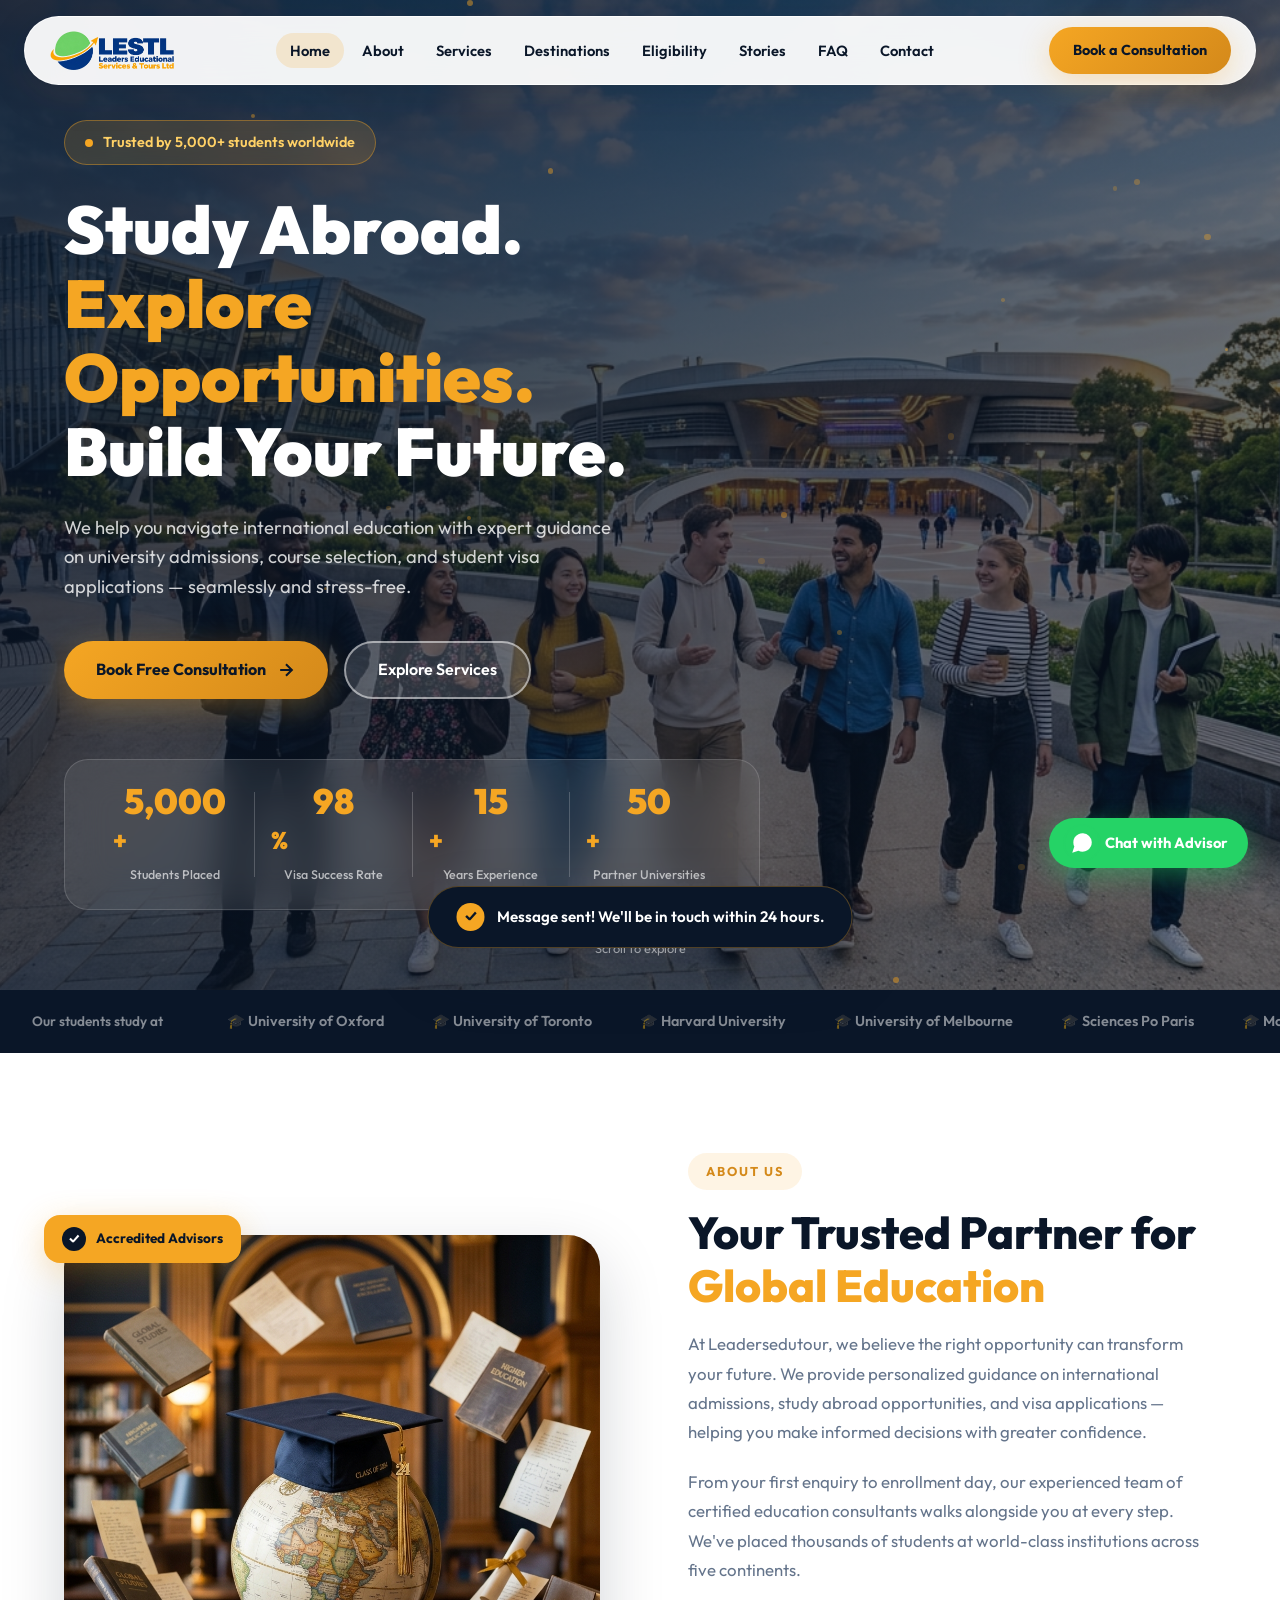
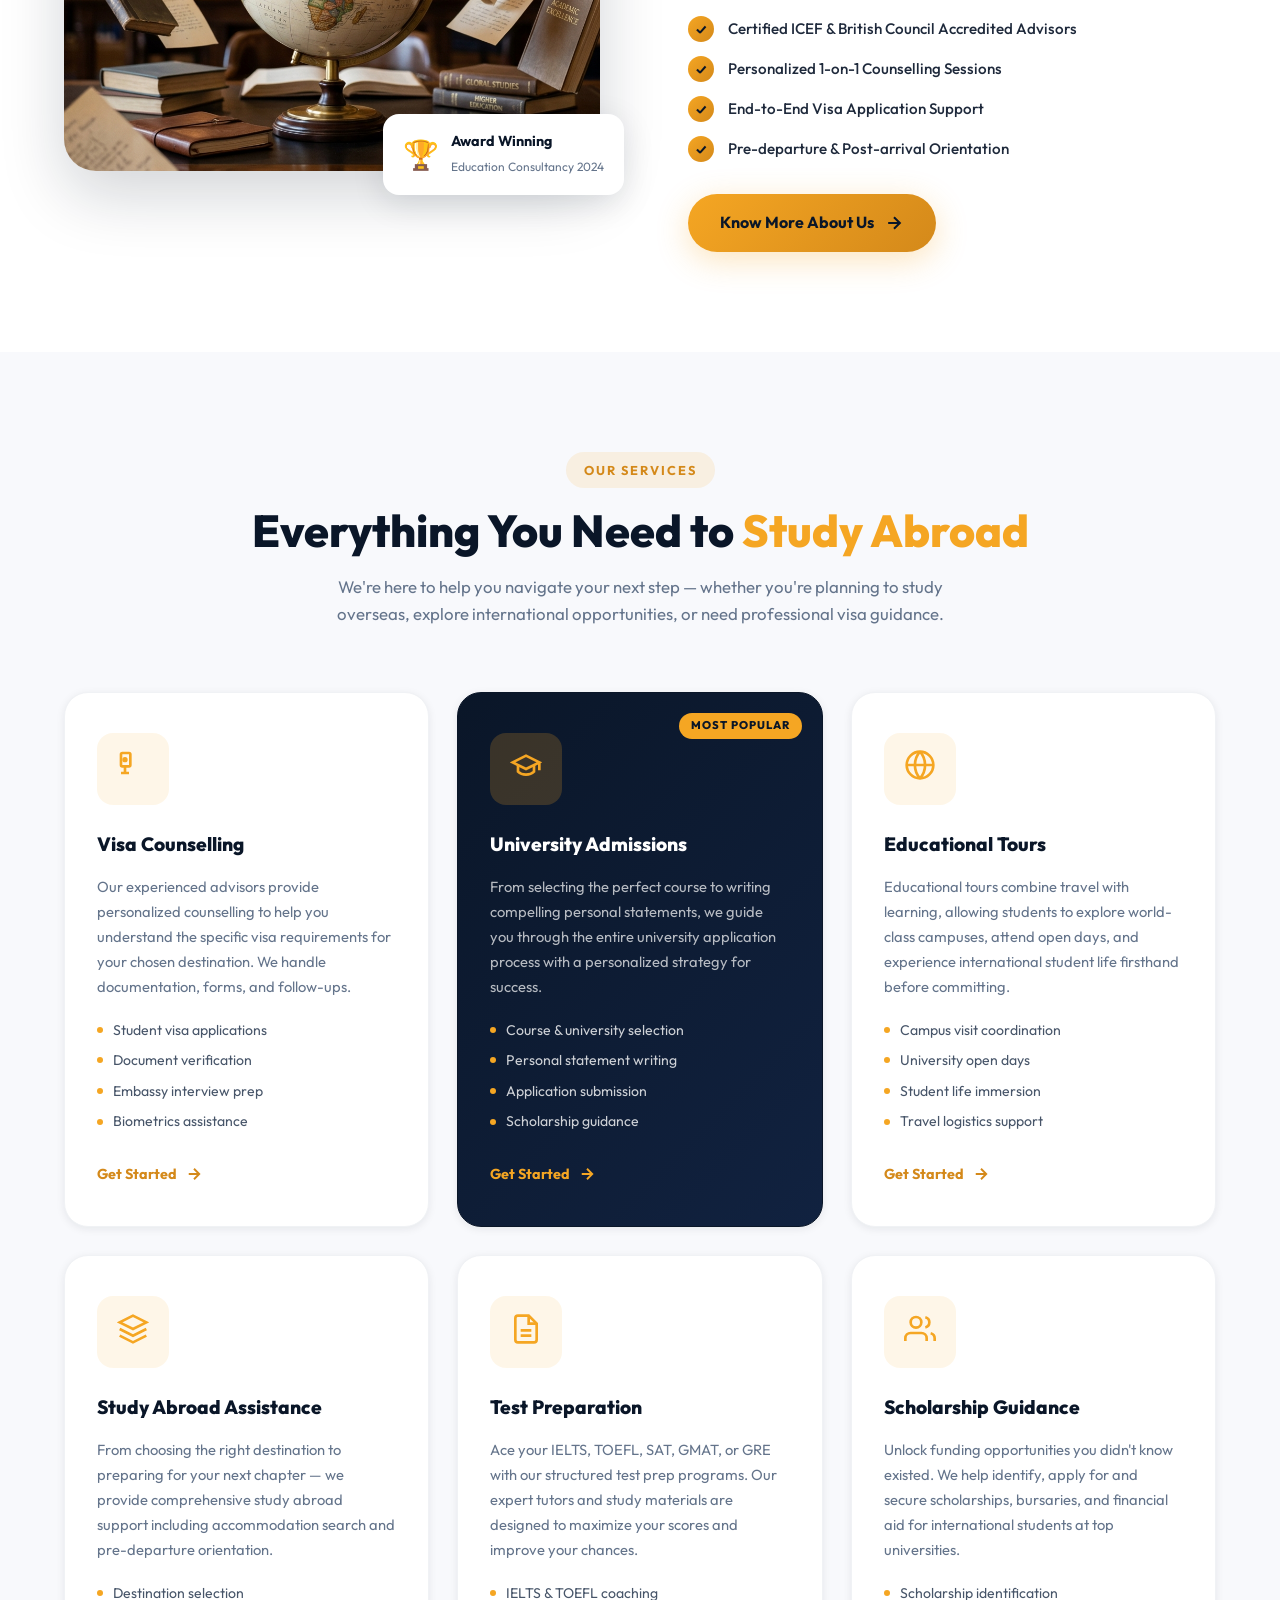
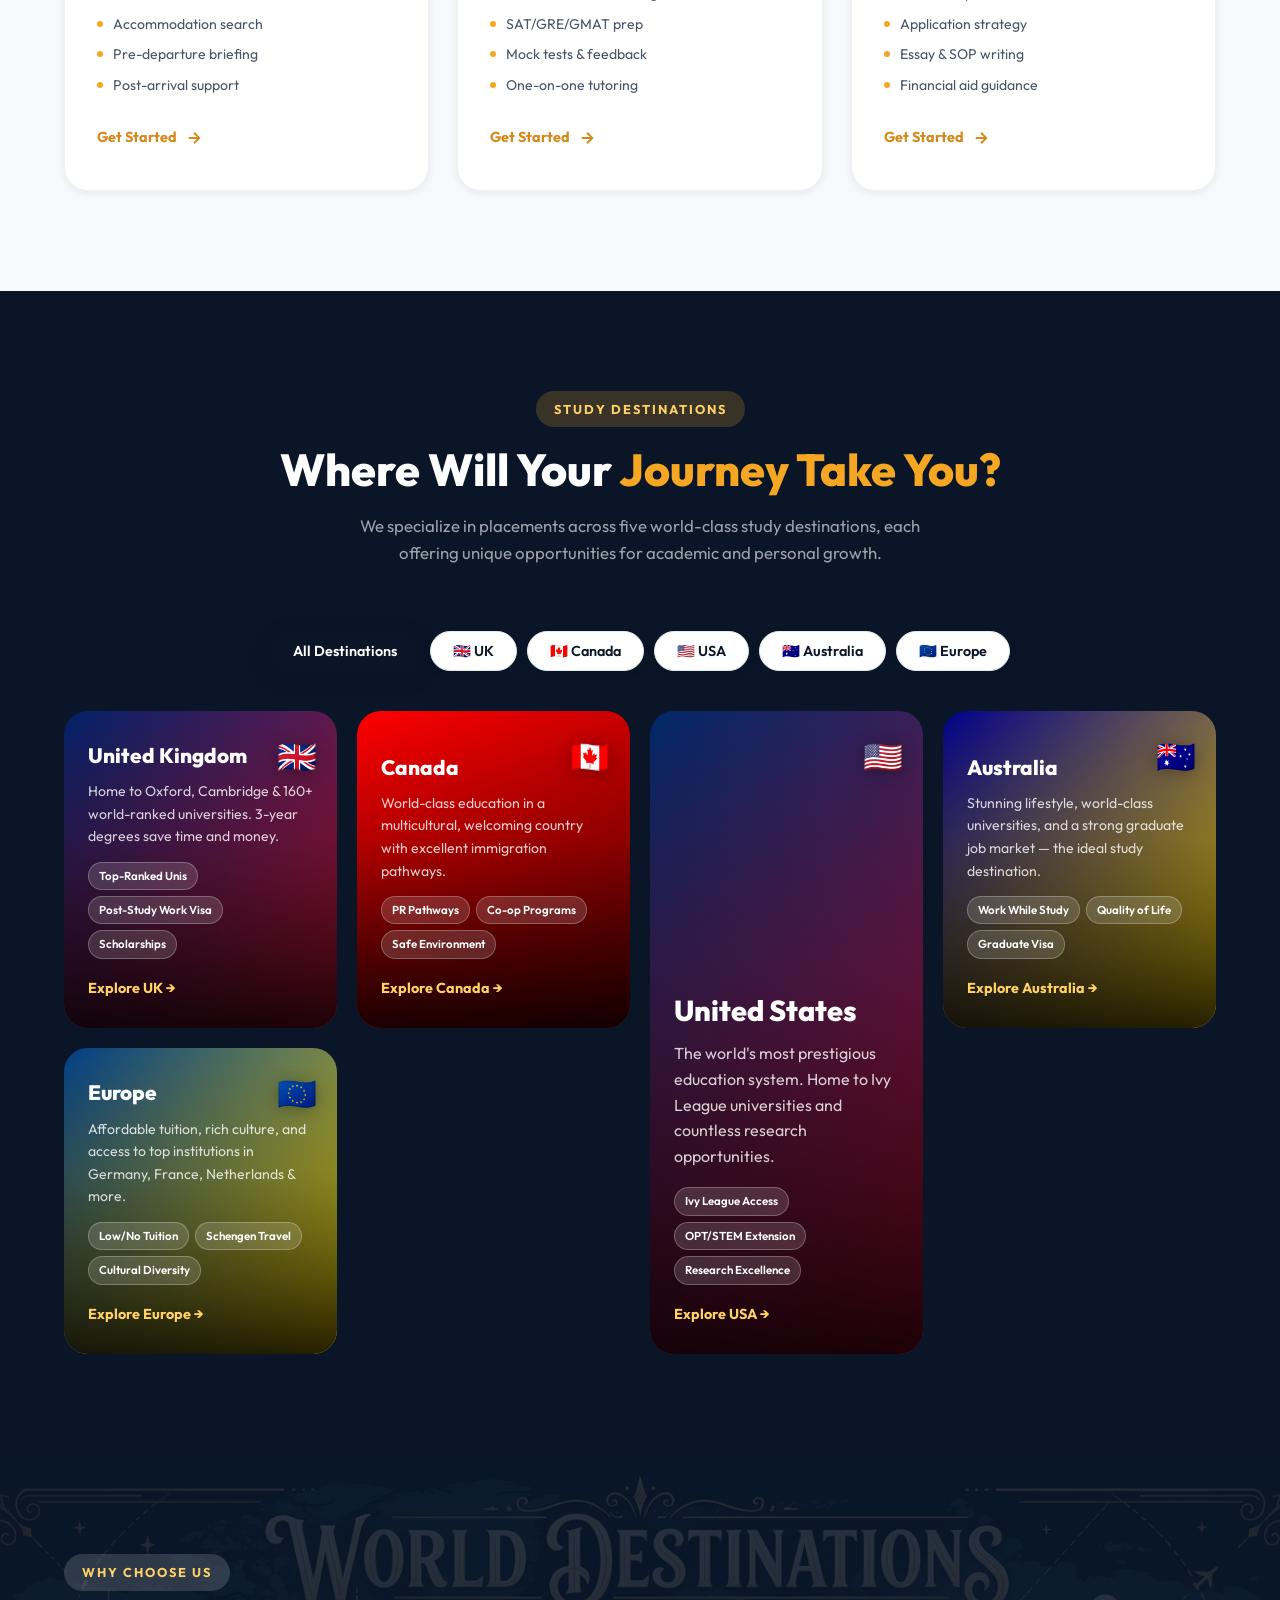
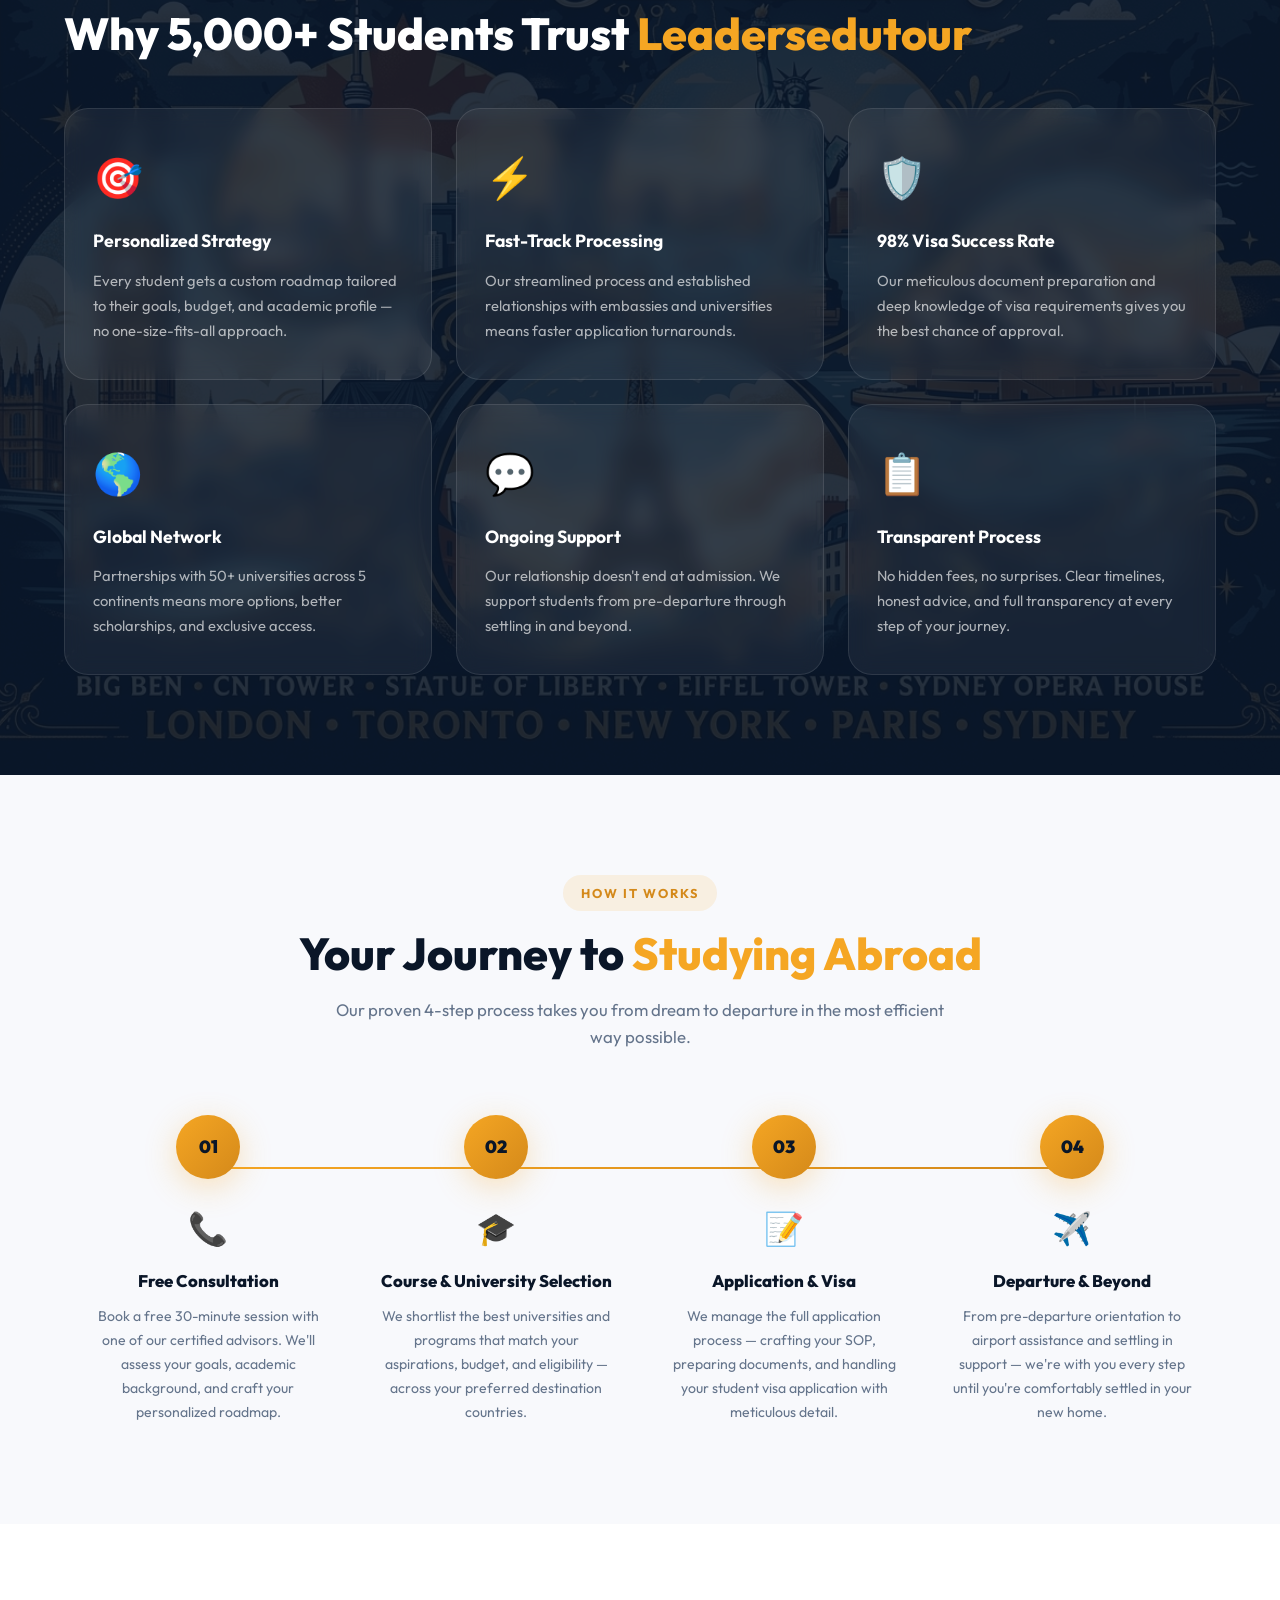
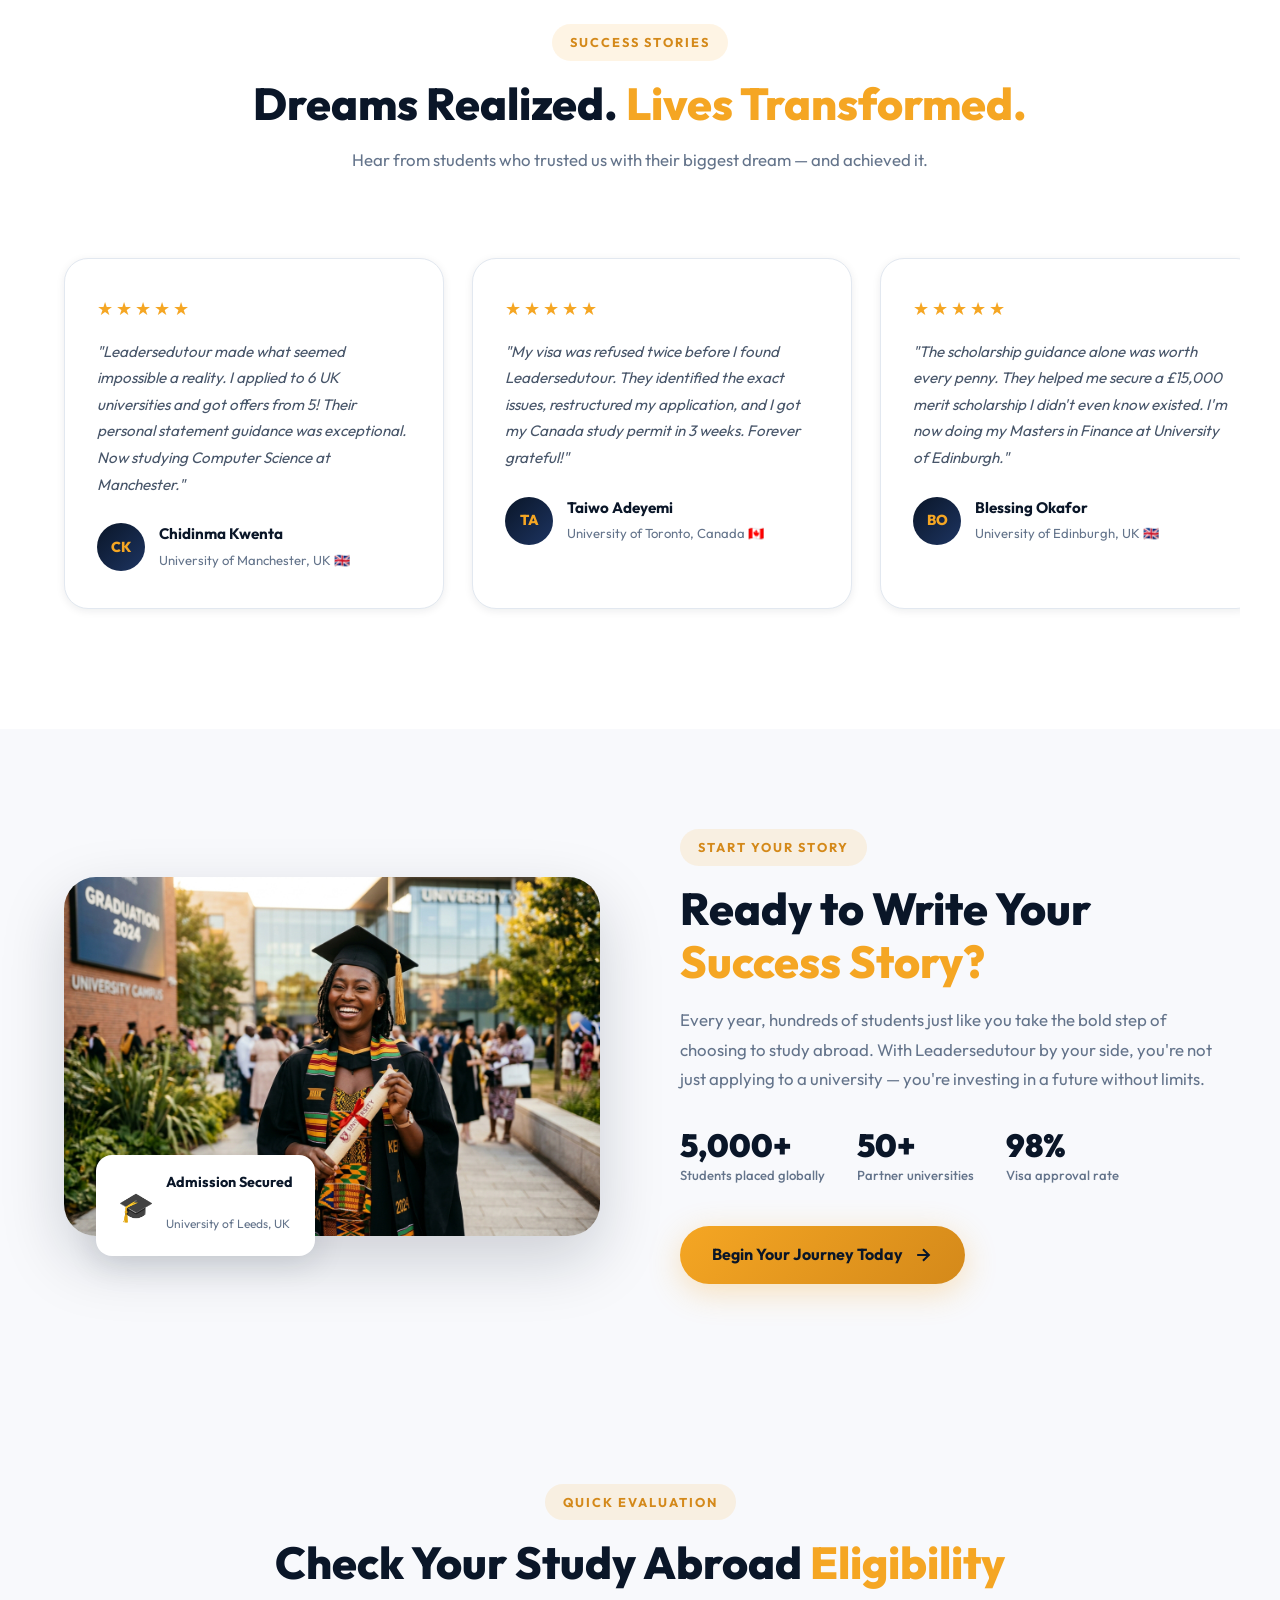
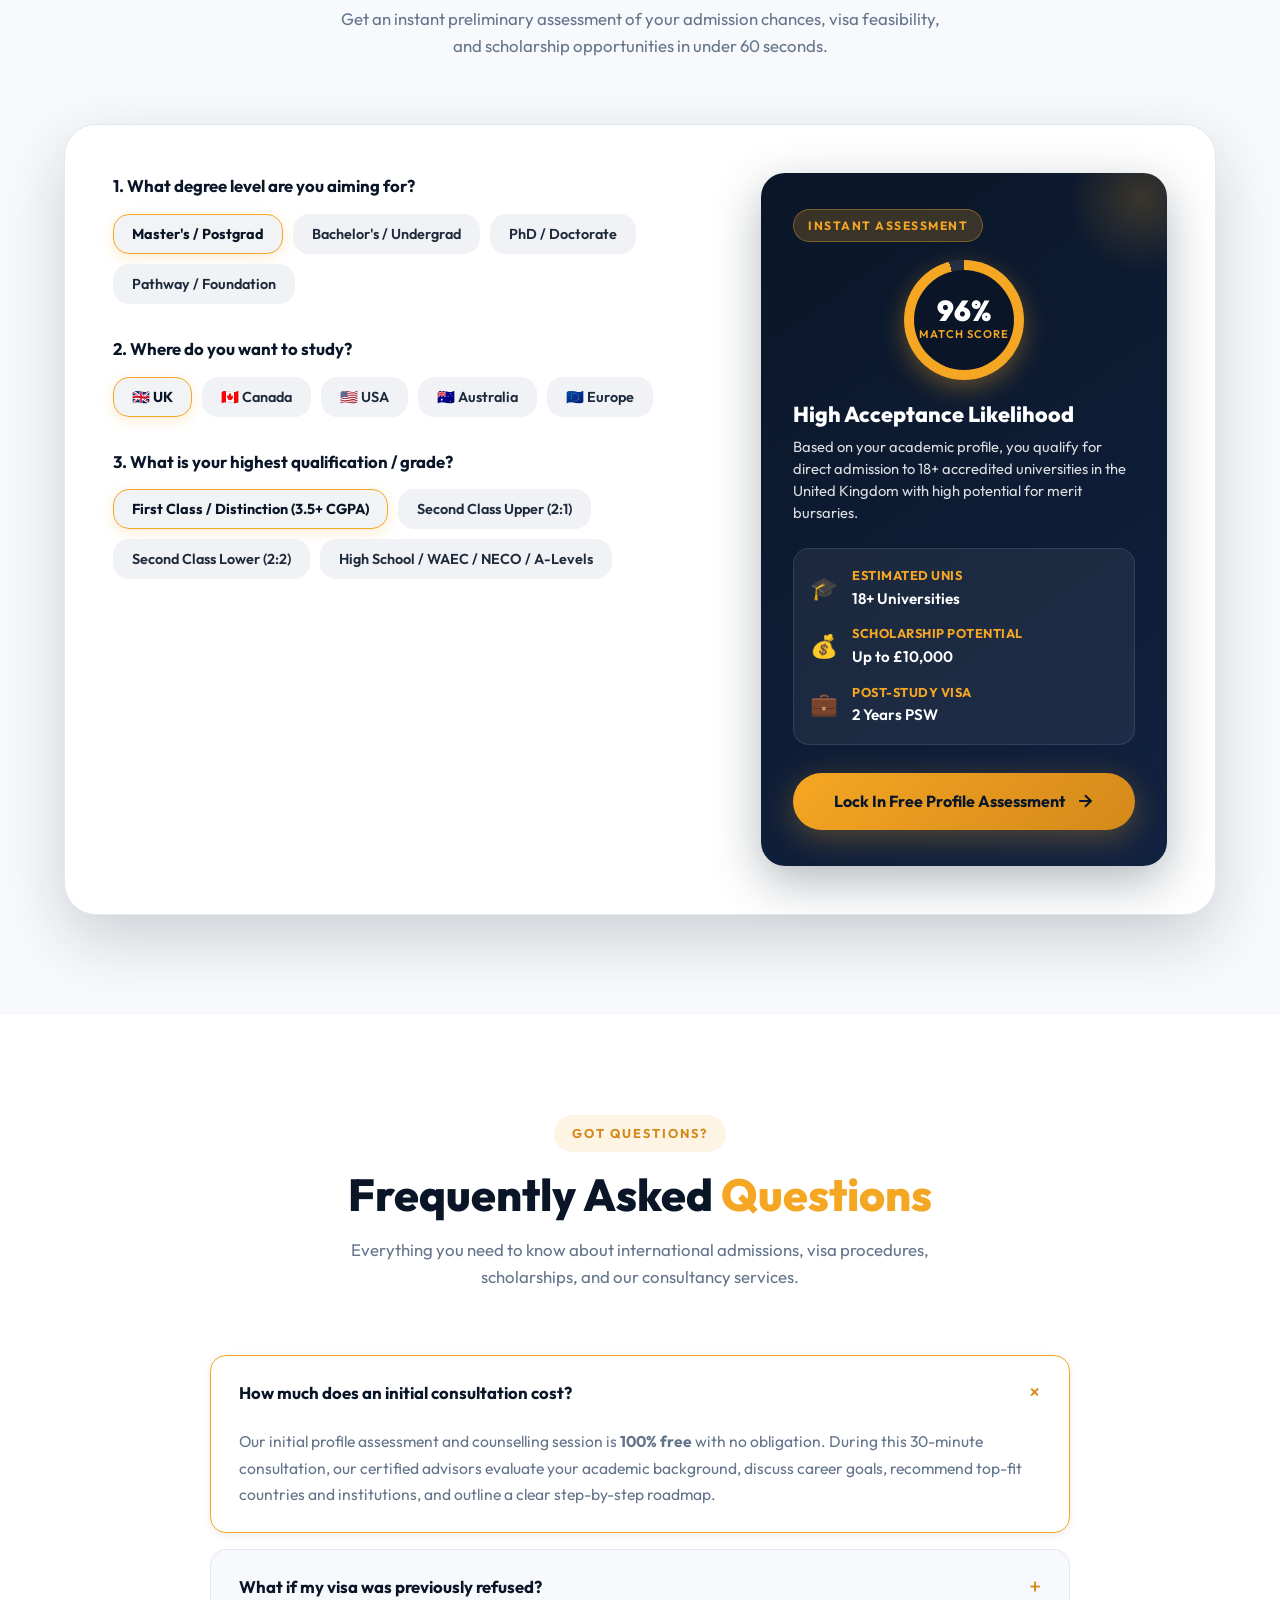
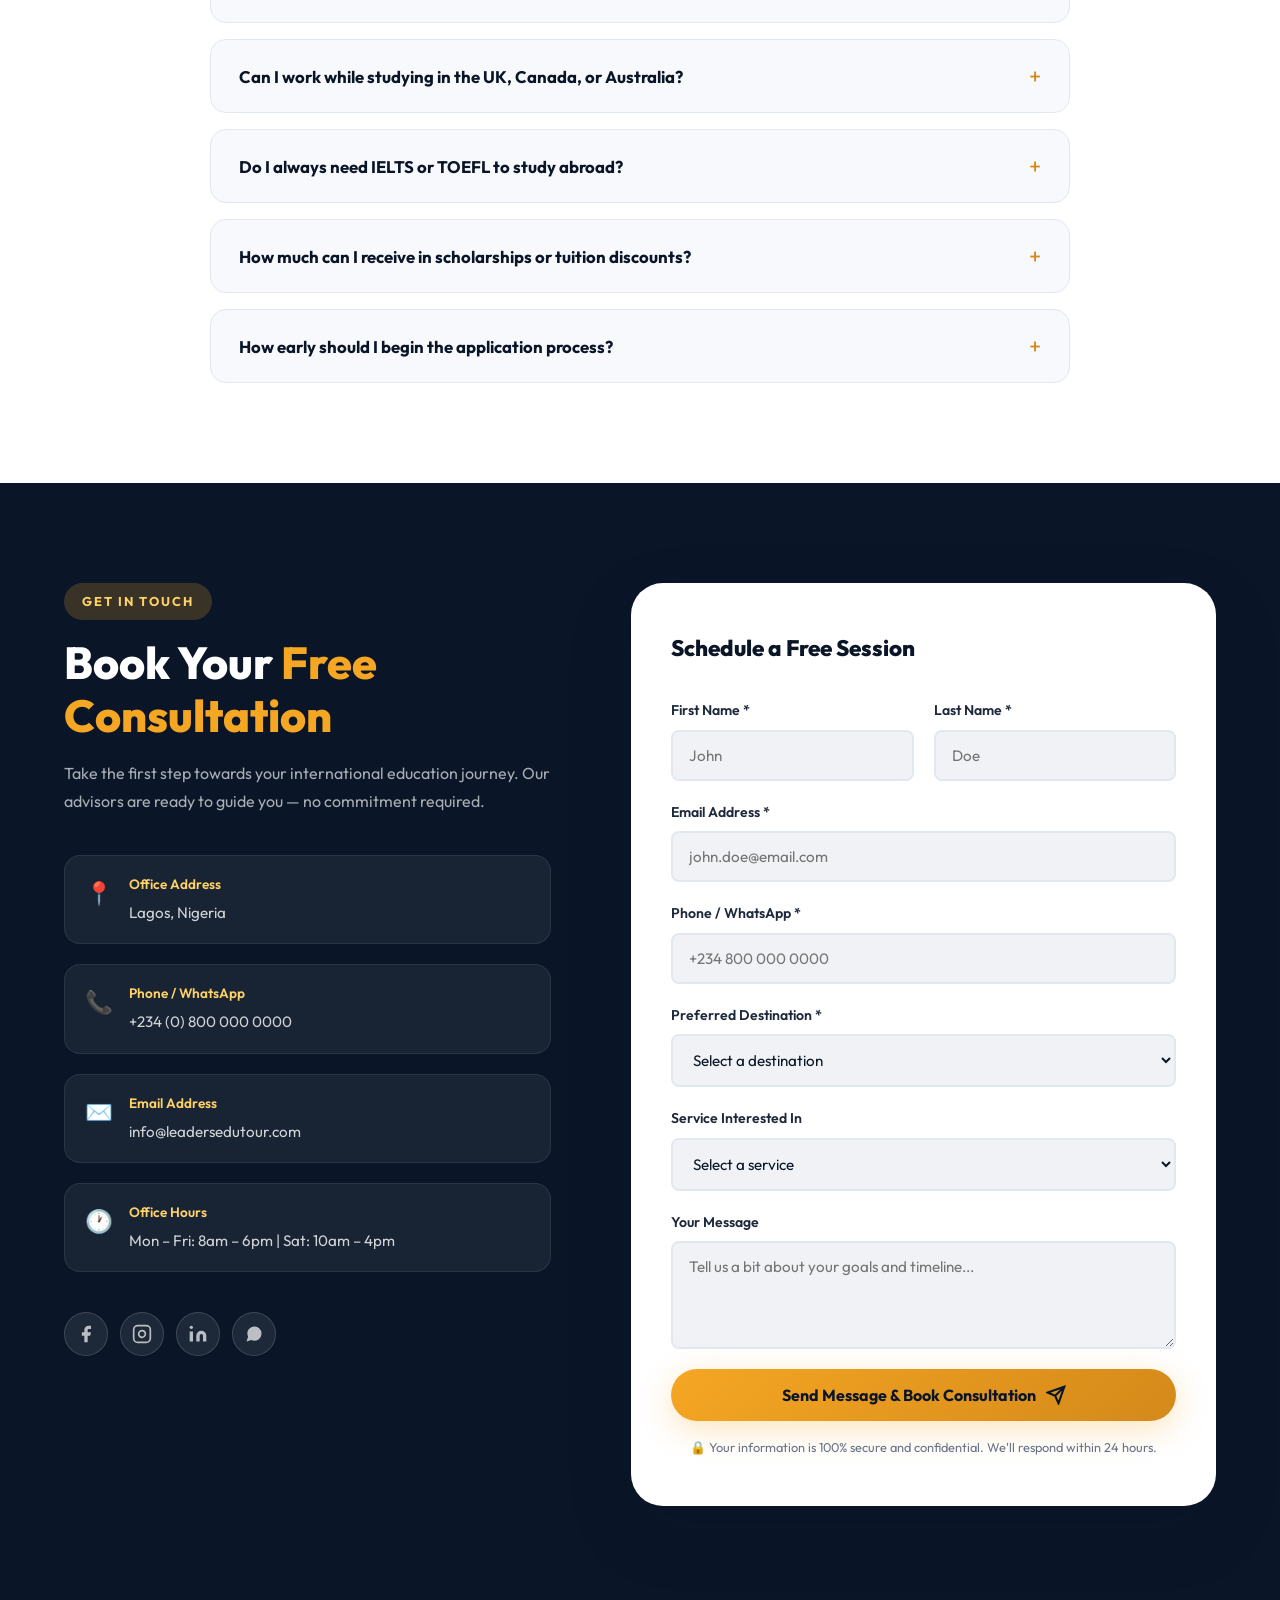
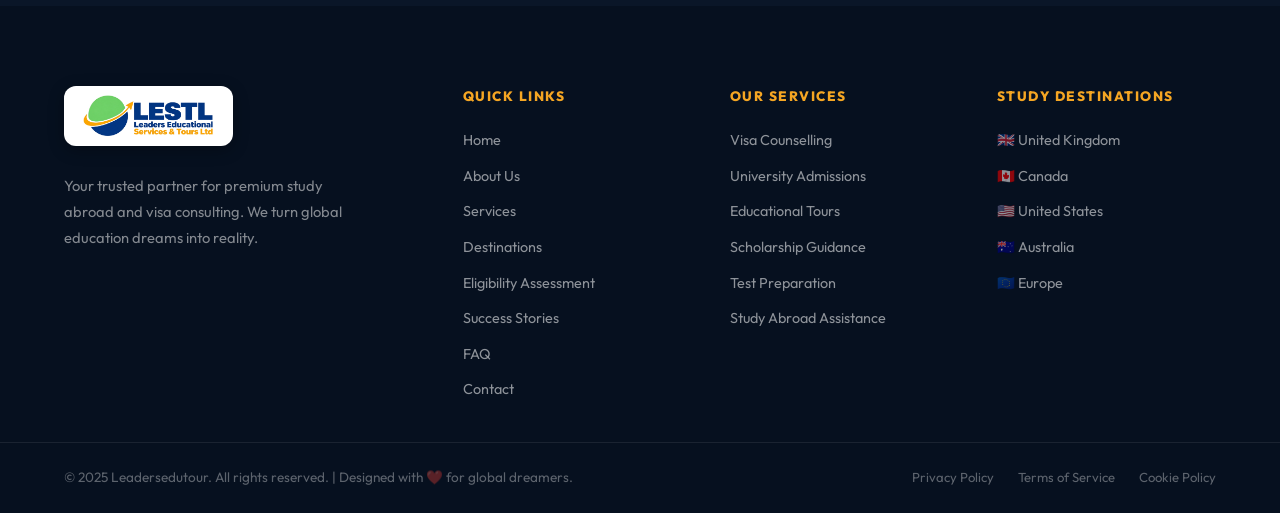
==== index.html @ b26f4f81 "Initial commit - Leaders Edu Tour main site" ====
<!DOCTYPE html>
<html lang="en">
<head>
  <meta charset="UTF-8" />
  <meta name="viewport" content="width=device-width, initial-scale=1.0" />
  <title>Leadersedutour | Premium Study Abroad &amp; Visa Consulting</title>
  <meta name="description" content="Leadersedutour — Your trusted partner for international education. Expert guidance on student visas, university admissions, and study abroad programs in UK, Canada, USA, Australia &amp; Europe." />
  <meta name="keywords" content="study abroad, student visa, UK university admissions, Canada study permit, international education, visa consulting Nigeria" />
  <link rel="preconnect" href="https://fonts.googleapis.com" />
  <link rel="preconnect" href="https://fonts.gstatic.com" crossorigin />
  <link href="https://fonts.googleapis.com/css2?family=Outfit:wght@300;400;500;600;700;800;900&family=Playfair+Display:wght@700;800&display=swap" rel="stylesheet" />
  <link rel="stylesheet" href="style.css" />
</head>
<body>

  <!-- ========== NAVBAR ========== -->
  <nav class="navbar" id="navbar">
    <div class="nav-container">
      <a href="#home" class="nav-logo">
        <img src="logo-real.png" alt="LESTL — Leaders Educational Services &amp; Tours Ltd" class="nav-logo-img" />
      </a>

      <ul class="nav-links" id="navLinks">
        <li><a href="#home" class="nav-link active">Home</a></li>
        <li><a href="#about" class="nav-link">About</a></li>
        <li><a href="#services" class="nav-link">Services</a></li>
        <li><a href="#destinations" class="nav-link">Destinations</a></li>
        <li><a href="#eligibility" class="nav-link">Eligibility</a></li>
        <li><a href="#testimonials" class="nav-link">Stories</a></li>
        <li><a href="#faq" class="nav-link">FAQ</a></li>
        <li><a href="#contact" class="nav-link">Contact</a></li>
      </ul>

      <div class="nav-actions">
        <a href="#contact" class="btn-cta" id="navCta">Book a Consultation</a>
        <button class="hamburger" id="hamburger" aria-label="Toggle menu">
          <span></span><span></span><span></span>
        </button>
      </div>
    </div>
  </nav>

  <!-- ========== HERO ========== -->
  <section class="hero" id="home">
    <div class="hero-bg">
      <img src="hero_bg_1793388874639.jpg" alt="Students at university campus" class="hero-img" />
      <div class="hero-overlay"></div>
    </div>

    <div class="particles" id="particles"></div>

    <div class="hero-content">
      <div class="hero-badge">
        <span class="badge-dot"></span>
        <span>Trusted by 5,000+ students worldwide</span>
      </div>
      <h1 class="hero-title">
        <span class="title-line">Study Abroad.</span>
        <span class="title-line accent-line">Explore Opportunities.</span>
        <span class="title-line">Build Your Future.</span>
      </h1>
      <p class="hero-subtitle">
        We help you navigate international education with expert guidance on university admissions,
        course selection, and student visa applications — seamlessly and stress-free.
      </p>
      <div class="hero-cta">
        <a href="#contact" class="btn-primary" id="heroBookBtn">
          <span>Book Free Consultation</span>
          <svg width="20" height="20" viewBox="0 0 24 24" fill="none" stroke="currentColor" stroke-width="2.5"><path d="M5 12h14M12 5l7 7-7 7"/></svg>
        </a>
        <a href="#services" class="btn-secondary" id="heroServicesBtn">
          <span>Explore Services</span>
        </a>
      </div>

      <div class="hero-stats">
        <div class="hero-stat">
          <span class="stat-num" data-target="5000">0</span><span class="stat-suffix">+</span>
          <span class="stat-label">Students Placed</span>
        </div>
        <div class="stat-divider"></div>
        <div class="hero-stat">
          <span class="stat-num" data-target="98">0</span><span class="stat-suffix">%</span>
          <span class="stat-label">Visa Success Rate</span>
        </div>
        <div class="stat-divider"></div>
        <div class="hero-stat">
          <span class="stat-num" data-target="15">0</span><span class="stat-suffix">+</span>
          <span class="stat-label">Years Experience</span>
        </div>
        <div class="stat-divider"></div>
        <div class="hero-stat">
          <span class="stat-num" data-target="50">0</span><span class="stat-suffix">+</span>
          <span class="stat-label">Partner Universities</span>
        </div>
      </div>
    </div>

    <div class="hero-scroll">
      <div class="scroll-indicator">
        <div class="scroll-dot"></div>
      </div>
      <span>Scroll to explore</span>
    </div>
  </section>

  <!-- ========== TRUST BAR ========== -->
  <section class="trust-bar">
    <div class="trust-container">
      <span class="trust-label">Our students study at</span>
      <div class="trust-logos">
        <div class="trust-logo">&#127891; University of Oxford</div>
        <div class="trust-logo">&#127891; University of Toronto</div>
        <div class="trust-logo">&#127891; Harvard University</div>
        <div class="trust-logo">&#127891; University of Melbourne</div>
        <div class="trust-logo">&#127891; Sciences Po Paris</div>
        <div class="trust-logo">&#127891; McGill University</div>
        <div class="trust-logo">&#127891; University of Oxford</div>
        <div class="trust-logo">&#127891; University of Toronto</div>
      </div>
    </div>
  </section>

  <!-- ========== ABOUT ========== -->
  <section class="about" id="about">
    <div class="container">
      <div class="about-grid">
        <div class="about-visual">
          <div class="about-img-wrapper">
            <img src="about_globe_1793388886652.jpg" alt="Global education expertise" class="about-img" />
            <div class="about-badge-float">
              <div class="float-badge">
                <span class="float-icon">&#127942;</span>
                <div>
                  <strong>Award Winning</strong>
                  <small>Education Consultancy 2024</small>
                </div>
              </div>
            </div>
            <div class="about-badge-float2">
              <div class="float-badge2">
                <span class="check-icon">&#10003;</span>
                <span>Accredited Advisors</span>
              </div>
            </div>
          </div>
        </div>

        <div class="about-content">
          <div class="section-tag">About Us</div>
          <h2 class="section-title">Your Trusted Partner for <span class="highlight">Global Education</span></h2>
          <p class="about-text">
            At Leadersedutour, we believe the right opportunity can transform your future. We provide
            personalized guidance on international admissions, study abroad opportunities, and visa
            applications — helping you make informed decisions with greater confidence.
          </p>
          <p class="about-text">
            From your first enquiry to enrollment day, our experienced team of certified education
            consultants walks alongside you at every step. We've placed thousands of students at
            world-class institutions across five continents.
          </p>

          <div class="about-features">
            <div class="feature-item">
              <div class="feature-check">&#10003;</div>
              <span>Certified ICEF &amp; British Council Accredited Advisors</span>
            </div>
            <div class="feature-item">
              <div class="feature-check">&#10003;</div>
              <span>Personalized 1-on-1 Counselling Sessions</span>
            </div>
            <div class="feature-item">
              <div class="feature-check">&#10003;</div>
              <span>End-to-End Visa Application Support</span>
            </div>
            <div class="feature-item">
              <div class="feature-check">&#10003;</div>
              <span>Pre-departure &amp; Post-arrival Orientation</span>
            </div>
          </div>

          <a href="#contact" class="btn-primary" id="aboutKnowMoreBtn">
            <span>Know More About Us</span>
            <svg width="20" height="20" viewBox="0 0 24 24" fill="none" stroke="currentColor" stroke-width="2.5"><path d="M5 12h14M12 5l7 7-7 7"/></svg>
          </a>
        </div>
      </div>
    </div>
  </section>

  <!-- ========== SERVICES ========== -->
  <section class="services" id="services">
    <div class="container">
      <div class="section-header">
        <div class="section-tag">Our Services</div>
        <h2 class="section-title">Everything You Need to <span class="highlight">Study Abroad</span></h2>
        <p class="section-subtitle">
          We're here to help you navigate your next step — whether you're planning to study overseas,
          explore international opportunities, or need professional visa guidance.
        </p>
      </div>

      <div class="services-grid">
        <div class="service-card" id="serviceCard1">
          <div class="service-icon-wrap">
            <div class="service-icon">
              <svg width="32" height="32" viewBox="0 0 24 24" fill="none" stroke="currentColor" stroke-width="2"><rect x="3" y="3" width="7" height="10" rx="1"/><path d="M6 13v5M3 18h6"/><circle cx="6" cy="8" r="1"/></svg>
            </div>
          </div>
          <h3 class="service-title">Visa Counselling</h3>
          <p class="service-desc">Our experienced advisors provide personalized counselling to help you understand the specific visa requirements for your chosen destination. We handle documentation, forms, and follow-ups.</p>
          <ul class="service-list">
            <li>Student visa applications</li>
            <li>Document verification</li>
            <li>Embassy interview prep</li>
            <li>Biometrics assistance</li>
          </ul>
          <a href="#contact" class="service-link" id="visaServiceLink">
            <span>Get Started</span>
            <svg width="18" height="18" viewBox="0 0 24 24" fill="none" stroke="currentColor" stroke-width="2.5"><path d="M5 12h14M12 5l7 7-7 7"/></svg>
          </a>
        </div>

        <div class="service-card featured" id="serviceCard2">
          <div class="featured-tag">Most Popular</div>
          <div class="service-icon-wrap">
            <div class="service-icon">
              <svg width="32" height="32" viewBox="0 0 24 24" fill="none" stroke="currentColor" stroke-width="2"><path d="M22 10v6M2 10l10-5 10 5-10 5z"/><path d="M6 12v5c3 3 9 3 12 0v-5"/></svg>
            </div>
          </div>
          <h3 class="service-title">University Admissions</h3>
          <p class="service-desc">From selecting the perfect course to writing compelling personal statements, we guide you through the entire university application process with a personalized strategy for success.</p>
          <ul class="service-list">
            <li>Course &amp; university selection</li>
            <li>Personal statement writing</li>
            <li>Application submission</li>
            <li>Scholarship guidance</li>
          </ul>
          <a href="#contact" class="service-link" id="admissionsServiceLink">
            <span>Get Started</span>
            <svg width="18" height="18" viewBox="0 0 24 24" fill="none" stroke="currentColor" stroke-width="2.5"><path d="M5 12h14M12 5l7 7-7 7"/></svg>
          </a>
        </div>

        <div class="service-card" id="serviceCard3">
          <div class="service-icon-wrap">
            <div class="service-icon">
              <svg width="32" height="32" viewBox="0 0 24 24" fill="none" stroke="currentColor" stroke-width="2"><circle cx="12" cy="12" r="10"/><path d="M2 12h20M12 2a15 15 0 010 20M12 2a15 15 0 000 20"/></svg>
            </div>
          </div>
          <h3 class="service-title">Educational Tours</h3>
          <p class="service-desc">Educational tours combine travel with learning, allowing students to explore world-class campuses, attend open days, and experience international student life firsthand before committing.</p>
          <ul class="service-list">
            <li>Campus visit coordination</li>
            <li>University open days</li>
            <li>Student life immersion</li>
            <li>Travel logistics support</li>
          </ul>
          <a href="#contact" class="service-link" id="toursServiceLink">
            <span>Get Started</span>
            <svg width="18" height="18" viewBox="0 0 24 24" fill="none" stroke="currentColor" stroke-width="2.5"><path d="M5 12h14M12 5l7 7-7 7"/></svg>
          </a>
        </div>

        <div class="service-card" id="serviceCard4">
          <div class="service-icon-wrap">
            <div class="service-icon">
              <svg width="32" height="32" viewBox="0 0 24 24" fill="none" stroke="currentColor" stroke-width="2"><path d="M12 2L2 7l10 5 10-5-10-5zM2 17l10 5 10-5M2 12l10 5 10-5"/></svg>
            </div>
          </div>
          <h3 class="service-title">Study Abroad Assistance</h3>
          <p class="service-desc">From choosing the right destination to preparing for your next chapter — we provide comprehensive study abroad support including accommodation search and pre-departure orientation.</p>
          <ul class="service-list">
            <li>Destination selection</li>
            <li>Accommodation search</li>
            <li>Pre-departure briefing</li>
            <li>Post-arrival support</li>
          </ul>
          <a href="#contact" class="service-link" id="studyAbroadServiceLink">
            <span>Get Started</span>
            <svg width="18" height="18" viewBox="0 0 24 24" fill="none" stroke="currentColor" stroke-width="2.5"><path d="M5 12h14M12 5l7 7-7 7"/></svg>
          </a>
        </div>

        <div class="service-card" id="serviceCard5">
          <div class="service-icon-wrap">
            <div class="service-icon">
              <svg width="32" height="32" viewBox="0 0 24 24" fill="none" stroke="currentColor" stroke-width="2"><path d="M14 2H6a2 2 0 00-2 2v16a2 2 0 002 2h12a2 2 0 002-2V8z"/><polyline points="14 2 14 8 20 8"/><line x1="16" y1="13" x2="8" y2="13"/><line x1="16" y1="17" x2="8" y2="17"/></svg>
            </div>
          </div>
          <h3 class="service-title">Test Preparation</h3>
          <p class="service-desc">Ace your IELTS, TOEFL, SAT, GMAT, or GRE with our structured test prep programs. Our expert tutors and study materials are designed to maximize your scores and improve your chances.</p>
          <ul class="service-list">
            <li>IELTS &amp; TOEFL coaching</li>
            <li>SAT/GRE/GMAT prep</li>
            <li>Mock tests &amp; feedback</li>
            <li>One-on-one tutoring</li>
          </ul>
          <a href="#contact" class="service-link" id="testPrepServiceLink">
            <span>Get Started</span>
            <svg width="18" height="18" viewBox="0 0 24 24" fill="none" stroke="currentColor" stroke-width="2.5"><path d="M5 12h14M12 5l7 7-7 7"/></svg>
          </a>
        </div>

        <div class="service-card" id="serviceCard6">
          <div class="service-icon-wrap">
            <div class="service-icon">
              <svg width="32" height="32" viewBox="0 0 24 24" fill="none" stroke="currentColor" stroke-width="2"><path d="M17 21v-2a4 4 0 00-4-4H5a4 4 0 00-4 4v2"/><circle cx="9" cy="7" r="4"/><path d="M23 21v-2a4 4 0 00-3-3.87M16 3.13a4 4 0 010 7.75"/></svg>
            </div>
          </div>
          <h3 class="service-title">Scholarship Guidance</h3>
          <p class="service-desc">Unlock funding opportunities you didn't know existed. We help identify, apply for and secure scholarships, bursaries, and financial aid for international students at top universities.</p>
          <ul class="service-list">
            <li>Scholarship identification</li>
            <li>Application strategy</li>
            <li>Essay &amp; SOP writing</li>
            <li>Financial aid guidance</li>
          </ul>
          <a href="#contact" class="service-link" id="scholarshipServiceLink">
            <span>Get Started</span>
            <svg width="18" height="18" viewBox="0 0 24 24" fill="none" stroke="currentColor" stroke-width="2.5"><path d="M5 12h14M12 5l7 7-7 7"/></svg>
          </a>
        </div>
      </div>
    </div>
  </section>

  <!-- ========== DESTINATIONS ========== -->
  <section class="destinations" id="destinations">
    <div class="container">
      <div class="section-header">
        <div class="section-tag">Study Destinations</div>
        <h2 class="section-title">Where Will Your <span class="highlight">Journey Take You?</span></h2>
        <p class="section-subtitle">We specialize in placements across five world-class study destinations, each offering unique opportunities for academic and personal growth.</p>
      </div>

      <div class="dest-filters" id="destFilters">
        <button class="dest-filter-btn active" data-filter="all">All Destinations</button>
        <button class="dest-filter-btn" data-filter="uk">&#127468;&#127463; UK</button>
        <button class="dest-filter-btn" data-filter="canada">&#127464;&#127462; Canada</button>
        <button class="dest-filter-btn" data-filter="usa">&#127482;&#127480; USA</button>
        <button class="dest-filter-btn" data-filter="australia">&#127462;&#127482; Australia</button>
        <button class="dest-filter-btn" data-filter="europe">&#127466;&#127482; Europe</button>
      </div>

      <div class="destinations-grid">
        <div class="dest-card" id="destUK" data-country="uk">
          <div class="dest-flag">&#127468;&#127463;</div>
          <div class="dest-bg" style="background: linear-gradient(135deg, #012169 0%, #C8102E 100%);"></div>
          <div class="dest-content">
            <h3 class="dest-name">United Kingdom</h3>
            <p class="dest-desc">Home to Oxford, Cambridge &amp; 160+ world-ranked universities. 3-year degrees save time and money.</p>
            <div class="dest-tags">
              <span class="dest-tag">Top-Ranked Unis</span>
              <span class="dest-tag">Post-Study Work Visa</span>
              <span class="dest-tag">Scholarships</span>
            </div>
            <a href="#contact" class="dest-cta" id="ukDestBtn">Explore UK &#8594;</a>
          </div>
        </div>

        <div class="dest-card" id="destCanada" data-country="canada">
          <div class="dest-flag">&#127464;&#127462;</div>
          <div class="dest-bg" style="background: linear-gradient(135deg, #FF0000 0%, #8B0000 100%);"></div>
          <div class="dest-content">
            <h3 class="dest-name">Canada</h3>
            <p class="dest-desc">World-class education in a multicultural, welcoming country with excellent immigration pathways.</p>
            <div class="dest-tags">
              <span class="dest-tag">PR Pathways</span>
              <span class="dest-tag">Co-op Programs</span>
              <span class="dest-tag">Safe Environment</span>
            </div>
            <a href="#contact" class="dest-cta" id="canadaDestBtn">Explore Canada &#8594;</a>
          </div>
        </div>

        <div class="dest-card dest-large" id="destUSA" data-country="usa">
          <div class="dest-flag">&#127482;&#127480;</div>
          <div class="dest-bg" style="background: linear-gradient(135deg, #002868 0%, #BF0A30 100%);"></div>
          <div class="dest-content">
            <h3 class="dest-name">United States</h3>
            <p class="dest-desc">The world's most prestigious education system. Home to Ivy League universities and countless research opportunities.</p>
            <div class="dest-tags">
              <span class="dest-tag">Ivy League Access</span>
              <span class="dest-tag">OPT/STEM Extension</span>
              <span class="dest-tag">Research Excellence</span>
            </div>
            <a href="#contact" class="dest-cta" id="usaDestBtn">Explore USA &#8594;</a>
          </div>
        </div>

        <div class="dest-card" id="destAustralia" data-country="australia">
          <div class="dest-flag">&#127462;&#127482;</div>
          <div class="dest-bg" style="background: linear-gradient(135deg, #00008B 0%, #FFD700 100%);"></div>
          <div class="dest-content">
            <h3 class="dest-name">Australia</h3>
            <p class="dest-desc">Stunning lifestyle, world-class universities, and a strong graduate job market — the ideal study destination.</p>
            <div class="dest-tags">
              <span class="dest-tag">Work While Study</span>
              <span class="dest-tag">Quality of Life</span>
              <span class="dest-tag">Graduate Visa</span>
            </div>
            <a href="#contact" class="dest-cta" id="australiaDestBtn">Explore Australia &#8594;</a>
          </div>
        </div>

        <div class="dest-card" id="destEurope" data-country="europe">
          <div class="dest-flag">&#127466;&#127482;</div>
          <div class="dest-bg" style="background: linear-gradient(135deg, #003F87 0%, #FFD700 100%);"></div>
          <div class="dest-content">
            <h3 class="dest-name">Europe</h3>
            <p class="dest-desc">Affordable tuition, rich culture, and access to top institutions in Germany, France, Netherlands &amp; more.</p>
            <div class="dest-tags">
              <span class="dest-tag">Low/No Tuition</span>
              <span class="dest-tag">Schengen Travel</span>
              <span class="dest-tag">Cultural Diversity</span>
            </div>
            <a href="#contact" class="dest-cta" id="europeDestBtn">Explore Europe &#8594;</a>
          </div>
        </div>
      </div>
    </div>
  </section>

  <!-- ========== WHY US ========== -->
  <section class="why-us">
    <div class="why-bg">
      <img src="destinations_collage_1793388907281.jpg" alt="World destinations" class="why-bg-img" />
      <div class="why-overlay"></div>
    </div>
    <div class="container">
      <div class="why-content">
        <div class="section-tag light">Why Choose Us</div>
        <h2 class="section-title white">Why 5,000+ Students Trust <span class="highlight">Leadersedutour</span></h2>

        <div class="why-grid">
          <div class="why-card">
            <div class="why-icon">&#127919;</div>
            <h3>Personalized Strategy</h3>
            <p>Every student gets a custom roadmap tailored to their goals, budget, and academic profile — no one-size-fits-all approach.</p>
          </div>
          <div class="why-card">
            <div class="why-icon">&#9889;</div>
            <h3>Fast-Track Processing</h3>
            <p>Our streamlined process and established relationships with embassies and universities means faster application turnarounds.</p>
          </div>
          <div class="why-card">
            <div class="why-icon">&#128737;&#65039;</div>
            <h3>98% Visa Success Rate</h3>
            <p>Our meticulous document preparation and deep knowledge of visa requirements gives you the best chance of approval.</p>
          </div>
          <div class="why-card">
            <div class="why-icon">&#127758;</div>
            <h3>Global Network</h3>
            <p>Partnerships with 50+ universities across 5 continents means more options, better scholarships, and exclusive access.</p>
          </div>
          <div class="why-card">
            <div class="why-icon">&#128172;</div>
            <h3>Ongoing Support</h3>
            <p>Our relationship doesn't end at admission. We support students from pre-departure through settling in and beyond.</p>
          </div>
          <div class="why-card">
            <div class="why-icon">&#128203;</div>
            <h3>Transparent Process</h3>
            <p>No hidden fees, no surprises. Clear timelines, honest advice, and full transparency at every step of your journey.</p>
          </div>
        </div>
      </div>
    </div>
  </section>

  <!-- ========== PROCESS ========== -->
  <section class="process">
    <div class="container">
      <div class="section-header">
        <div class="section-tag">How It Works</div>
        <h2 class="section-title">Your Journey to <span class="highlight">Studying Abroad</span></h2>
        <p class="section-subtitle">Our proven 4-step process takes you from dream to departure in the most efficient way possible.</p>
      </div>

      <div class="process-timeline">
        <div class="process-step" id="step1">
          <div class="step-number">01</div>
          <div class="step-content">
            <div class="step-icon">&#128222;</div>
            <h3>Free Consultation</h3>
            <p>Book a free 30-minute session with one of our certified advisors. We'll assess your goals, academic background, and craft your personalized roadmap.</p>
          </div>
        </div>
        <div class="process-step" id="step2">
          <div class="step-number">02</div>
          <div class="step-content">
            <div class="step-icon">&#127891;</div>
            <h3>Course &amp; University Selection</h3>
            <p>We shortlist the best universities and programs that match your aspirations, budget, and eligibility — across your preferred destination countries.</p>
          </div>
        </div>
        <div class="process-step" id="step3">
          <div class="step-number">03</div>
          <div class="step-content">
            <div class="step-icon">&#128221;</div>
            <h3>Application &amp; Visa</h3>
            <p>We manage the full application process — crafting your SOP, preparing documents, and handling your student visa application with meticulous detail.</p>
          </div>
        </div>
        <div class="process-step" id="step4">
          <div class="step-number">04</div>
          <div class="step-content">
            <div class="step-icon">&#9992;&#65039;</div>
            <h3>Departure &amp; Beyond</h3>
            <p>From pre-departure orientation to airport assistance and settling in support — we're with you every step until you're comfortably settled in your new home.</p>
          </div>
        </div>
      </div>
    </div>
  </section>

  <!-- ========== TESTIMONIALS ========== -->
  <section class="testimonials" id="testimonials">
    <div class="container">
      <div class="section-header">
        <div class="section-tag">Success Stories</div>
        <h2 class="section-title">Dreams Realized. <span class="highlight">Lives Transformed.</span></h2>
        <p class="section-subtitle">Hear from students who trusted us with their biggest dream — and achieved it.</p>
      </div>

      <div class="testimonials-wrapper">
        <div class="testimonials-track" id="testimonialsTrack">
          <div class="testimonial-card">
            <div class="testimonial-stars">&#9733;&#9733;&#9733;&#9733;&#9733;</div>
            <p class="testimonial-text">"Leadersedutour made what seemed impossible a reality. I applied to 6 UK universities and got offers from 5! Their personal statement guidance was exceptional. Now studying Computer Science at Manchester."</p>
            <div class="testimonial-author">
              <div class="author-avatar">CK</div>
              <div class="author-info">
                <strong>Chidinma Kwenta</strong>
                <span>University of Manchester, UK &#127468;&#127463;</span>
              </div>
            </div>
          </div>

          <div class="testimonial-card">
            <div class="testimonial-stars">&#9733;&#9733;&#9733;&#9733;&#9733;</div>
            <p class="testimonial-text">"My visa was refused twice before I found Leadersedutour. They identified the exact issues, restructured my application, and I got my Canada study permit in 3 weeks. Forever grateful!"</p>
            <div class="testimonial-author">
              <div class="author-avatar">TA</div>
              <div class="author-info">
                <strong>Taiwo Adeyemi</strong>
                <span>University of Toronto, Canada &#127464;&#127462;</span>
              </div>
            </div>
          </div>

          <div class="testimonial-card">
            <div class="testimonial-stars">&#9733;&#9733;&#9733;&#9733;&#9733;</div>
            <p class="testimonial-text">"The scholarship guidance alone was worth every penny. They helped me secure a £15,000 merit scholarship I didn't even know existed. I'm now doing my Masters in Finance at University of Edinburgh."</p>
            <div class="testimonial-author">
              <div class="author-avatar">BO</div>
              <div class="author-info">
                <strong>Blessing Okafor</strong>
                <span>University of Edinburgh, UK &#127468;&#127463;</span>
              </div>
            </div>
          </div>

          <div class="testimonial-card">
            <div class="testimonial-stars">&#9733;&#9733;&#9733;&#9733;&#9733;</div>
            <p class="testimonial-text">"Professional, reliable, and genuinely caring. The team walked me through every form, every requirement. My US student visa was approved first attempt. Now at the University of California, Berkeley!"</p>
            <div class="testimonial-author">
              <div class="author-avatar">EI</div>
              <div class="author-info">
                <strong>Emmanuel Idowu</strong>
                <span>UC Berkeley, USA &#127482;&#127480;</span>
              </div>
            </div>
          </div>

          <div class="testimonial-card">
            <div class="testimonial-stars">&#9733;&#9733;&#9733;&#9733;&#9733;</div>
            <p class="testimonial-text">"From choosing my course to flying to Sydney — Leadersedutour handled everything flawlessly. The pre-departure orientation was so thorough I felt fully prepared. Highly recommend to anyone serious about studying abroad."</p>
            <div class="testimonial-author">
              <div class="author-avatar">FM</div>
              <div class="author-info">
                <strong>Fatima Mohammed</strong>
                <span>University of Sydney, Australia &#127462;&#127482;</span>
              </div>
            </div>
          </div>

          <!-- Duplicate for infinite scroll -->
          <div class="testimonial-card">
            <div class="testimonial-stars">&#9733;&#9733;&#9733;&#9733;&#9733;</div>
            <p class="testimonial-text">"Leadersedutour made what seemed impossible a reality. I applied to 6 UK universities and got offers from 5! Their personal statement guidance was exceptional. Now studying Computer Science at Manchester."</p>
            <div class="testimonial-author">
              <div class="author-avatar">CK</div>
              <div class="author-info">
                <strong>Chidinma Kwenta</strong>
                <span>University of Manchester, UK &#127468;&#127463;</span>
              </div>
            </div>
          </div>

          <div class="testimonial-card">
            <div class="testimonial-stars">&#9733;&#9733;&#9733;&#9733;&#9733;</div>
            <p class="testimonial-text">"My visa was refused twice before I found Leadersedutour. They identified the exact issues, restructured my application, and I got my Canada study permit in 3 weeks. Forever grateful!"</p>
            <div class="testimonial-author">
              <div class="author-avatar">TA</div>
              <div class="author-info">
                <strong>Taiwo Adeyemi</strong>
                <span>University of Toronto, Canada &#127464;&#127462;</span>
              </div>
            </div>
          </div>
        </div>
      </div>
    </div>
  </section>

  <!-- ========== SUCCESS SHOWCASE ========== -->
  <section class="success-showcase">
    <div class="container">
      <div class="showcase-grid">
        <div class="showcase-img-wrap">
          <img src="student_success_1793388918625.jpg" alt="Successful graduate student" class="showcase-img" />
          <div class="showcase-badge">
            <span>&#127891;</span>
            <div>
              <strong>Admission Secured</strong>
              <small>University of Leeds, UK</small>
            </div>
          </div>
        </div>
        <div class="showcase-content">
          <div class="section-tag">Start Your Story</div>
          <h2 class="section-title">Ready to Write Your <span class="highlight">Success Story?</span></h2>
          <p class="showcase-text">
            Every year, hundreds of students just like you take the bold step of choosing to study abroad.
            With Leadersedutour by your side, you're not just applying to a university —
            you're investing in a future without limits.
          </p>
          <div class="showcase-stats">
            <div class="showcase-stat">
              <span class="stat-big">5,000+</span>
              <span>Students placed globally</span>
            </div>
            <div class="showcase-stat">
              <span class="stat-big">50+</span>
              <span>Partner universities</span>
            </div>
            <div class="showcase-stat">
              <span class="stat-big">98%</span>
              <span>Visa approval rate</span>
            </div>
          </div>
          <a href="#contact" class="btn-primary" id="showcaseCtaBtn">
            <span>Begin Your Journey Today</span>
            <svg width="20" height="20" viewBox="0 0 24 24" fill="none" stroke="currentColor" stroke-width="2.5"><path d="M5 12h14M12 5l7 7-7 7"/></svg>
          </a>
        </div>
      </div>
    </div>
  </section>

  <!-- ========== ELIGIBILITY CHECKER ========== -->
  <section class="eligibility" id="eligibility">
    <div class="container">
      <div class="section-header">
        <div class="section-tag">Quick Evaluation</div>
        <h2 class="section-title">Check Your Study Abroad <span class="highlight">Eligibility</span></h2>
        <p class="section-subtitle">Get an instant preliminary assessment of your admission chances, visa feasibility, and scholarship opportunities in under 60 seconds.</p>
      </div>

      <div class="eligibility-card">
        <div class="eligibility-form">
          <div class="eval-group">
            <label class="eval-label">1. What degree level are you aiming for?</label>
            <div class="eval-options degree-options" id="degreeOptions">
              <button type="button" class="eval-btn active" data-degree="masters">Master's / Postgrad</button>
              <button type="button" class="eval-btn" data-degree="bachelors">Bachelor's / Undergrad</button>
              <button type="button" class="eval-btn" data-degree="phd">PhD / Doctorate</button>
              <button type="button" class="eval-btn" data-degree="foundation">Pathway / Foundation</button>
            </div>
          </div>

          <div class="eval-group">
            <label class="eval-label">2. Where do you want to study?</label>
            <div class="eval-options country-options" id="countryOptions">
              <button type="button" class="eval-btn active" data-country="uk">&#127468;&#127463; UK</button>
              <button type="button" class="eval-btn" data-country="canada">&#127464;&#127462; Canada</button>
              <button type="button" class="eval-btn" data-country="usa">&#127482;&#127480; USA</button>
              <button type="button" class="eval-btn" data-country="australia">&#127462;&#127482; Australia</button>
              <button type="button" class="eval-btn" data-country="europe">&#127466;&#127482; Europe</button>
            </div>
          </div>

          <div class="eval-group">
            <label class="eval-label">3. What is your highest qualification / grade?</label>
            <div class="eval-options grade-options" id="gradeOptions">
              <button type="button" class="eval-btn active" data-grade="first">First Class / Distinction (3.5+ CGPA)</button>
              <button type="button" class="eval-btn" data-grade="second_upper">Second Class Upper (2:1)</button>
              <button type="button" class="eval-btn" data-grade="second_lower">Second Class Lower (2:2)</button>
              <button type="button" class="eval-btn" data-grade="highschool">High School / WAEC / NECO / A-Levels</button>
            </div>
          </div>
        </div>

        <div class="eligibility-result" id="eligibilityResult">
          <div class="result-badge">Instant Assessment</div>
          <div class="match-gauge">
            <div class="gauge-circle">
              <span class="match-percentage" id="matchPercentage">96%</span>
              <span class="match-text">Match Score</span>
            </div>
          </div>
          <h3 class="result-title" id="resultTitle">High Acceptance Likelihood</h3>
          <p class="result-summary" id="resultSummary">Based on your academic profile, you qualify for direct admission to 18+ accredited universities in the United Kingdom with high potential for merit bursaries.</p>
          
          <div class="result-highlights" id="resultHighlights">
            <div class="highlight-item">
              <span class="hl-icon">&#127891;</span>
              <div>
                <strong>Estimated Unis</strong>
                <span id="hlUnis">18+ Universities</span>
              </div>
            </div>
            <div class="highlight-item">
              <span class="hl-icon">&#128176;</span>
              <div>
                <strong>Scholarship Potential</strong>
                <span id="hlScholarship">Up to &pound;10,000</span>
              </div>
            </div>
            <div class="highlight-item">
              <span class="hl-icon">&#128188;</span>
              <div>
                <strong>Post-Study Visa</strong>
                <span id="hlWorkVisa">2 Years PSW</span>
              </div>
            </div>
          </div>

          <a href="#contact" class="btn-primary btn-full" id="claimAssessmentBtn">
            <span>Lock In Free Profile Assessment</span>
            <svg width="20" height="20" viewBox="0 0 24 24" fill="none" stroke="currentColor" stroke-width="2.5"><path d="M5 12h14M12 5l7 7-7 7"/></svg>
          </a>
        </div>
      </div>
    </div>
  </section>

  <!-- ========== FAQ ========== -->
  <section class="faq" id="faq">
    <div class="container">
      <div class="section-header">
        <div class="section-tag">Got Questions?</div>
        <h2 class="section-title">Frequently Asked <span class="highlight">Questions</span></h2>
        <p class="section-subtitle">Everything you need to know about international admissions, visa procedures, scholarships, and our consultancy services.</p>
      </div>

      <div class="faq-accordion" id="faqAccordion">
        <div class="faq-item active">
          <button class="faq-question">
            <span>How much does an initial consultation cost?</span>
            <span class="faq-icon">+</span>
          </button>
          <div class="faq-answer">
            <p>Our initial profile assessment and counselling session is <strong>100% free</strong> with no obligation. During this 30-minute consultation, our certified advisors evaluate your academic background, discuss career goals, recommend top-fit countries and institutions, and outline a clear step-by-step roadmap.</p>
          </div>
        </div>

        <div class="faq-item">
          <button class="faq-question">
            <span>What if my visa was previously refused?</span>
            <span class="faq-icon">+</span>
          </button>
          <div class="faq-answer">
            <p>We have a proven track record of overturning previous visa refusals. Our senior advisors conduct a thorough forensic review of your refusal letter (GCMS notes for Canada, refusal notice for UK/USA/Australia), pinpoint the underlying deficiencies, and prepare a restructured application with stronger supporting documentation and an explanatory statement.</p>
          </div>
        </div>

        <div class="faq-item">
          <button class="faq-question">
            <span>Can I work while studying in the UK, Canada, or Australia?</span>
            <span class="faq-icon">+</span>
          </button>
          <div class="faq-answer">
            <p>Yes! In the UK, international students on a Student Route visa can work up to 20 hours per week during term time and full-time during vacations. In Canada, students can work off-campus up to 24 hours per week during academic sessions. In Australia, students can work up to 48 hours per fortnight. All three destinations also provide generous post-graduation work permits.</p>
          </div>
        </div>

        <div class="faq-item">
          <button class="faq-question">
            <span>Do I always need IELTS or TOEFL to study abroad?</span>
            <span class="faq-icon">+</span>
          </button>
          <div class="faq-answer">
            <p>Not always! Many partner universities in the UK, Europe, and Canada accept a WAEC/NECO English grade of C6 or better in place of IELTS. Others offer university-specific online English placement tests or accept evidence that your previous degree was taught entirely in English (Medium of Instruction letter). We help identify universities that offer English waivers.</p>
          </div>
        </div>

        <div class="faq-item">
          <button class="faq-question">
            <span>How much can I receive in scholarships or tuition discounts?</span>
            <span class="faq-icon">+</span>
          </button>
          <div class="faq-answer">
            <p>Scholarship amounts vary by country, university, and individual profile. Most of our partner institutions offer automatic early-bird or merit bursaries ranging from &pound;2,000 to &pound;10,000 (or $3,000 to $15,000). Highly qualified students with strong academic records or research proposals can access competitive full-tuition or government-funded scholarships.</p>
          </div>
        </div>

        <div class="faq-item">
          <button class="faq-question">
            <span>How early should I begin the application process?</span>
            <span class="faq-icon">+</span>
          </button>
          <div class="faq-answer">
            <p>We recommend starting 6 to 9 months before your preferred intake (for example, starting in January or February for a September intake). This provides ample time for university offer processing, scholarship applications, financial proof consolidation, CAS/I-20 issuance, and student visa processing without unnecessary stress.</p>
          </div>
        </div>
      </div>
    </div>
  </section>

  <!-- ========== CONTACT ========== -->
  <section class="contact" id="contact">
    <div class="container">
      <div class="contact-grid">
        <div class="contact-info">
          <div class="section-tag">Get In Touch</div>
          <h2 class="section-title">Book Your <span class="highlight">Free Consultation</span></h2>
          <p class="contact-desc">Take the first step towards your international education journey. Our advisors are ready to guide you — no commitment required.</p>

          <div class="contact-details">
            <div class="contact-item">
              <div class="contact-icon">&#128205;</div>
              <div>
                <strong>Office Address</strong>
                <span>Lagos, Nigeria</span>
              </div>
            </div>
            <div class="contact-item">
              <div class="contact-icon">&#128222;</div>
              <div>
                <strong>Phone / WhatsApp</strong>
                <span>+234 (0) 800 000 0000</span>
              </div>
            </div>
            <div class="contact-item">
              <div class="contact-icon">&#9993;&#65039;</div>
              <div>
                <strong>Email Address</strong>
                <span>info@leadersedutour.com</span>
              </div>
            </div>
            <div class="contact-item">
              <div class="contact-icon">&#128336;</div>
              <div>
                <strong>Office Hours</strong>
                <span>Mon – Fri: 8am – 6pm | Sat: 10am – 4pm</span>
              </div>
            </div>
          </div>

          <div class="social-links">
            <a href="#" class="social-link" id="facebookLink" aria-label="Facebook">
              <svg width="20" height="20" viewBox="0 0 24 24" fill="currentColor"><path d="M18 2h-3a5 5 0 00-5 5v3H7v4h3v8h4v-8h3l1-4h-4V7a1 1 0 011-1h3z"/></svg>
            </a>
            <a href="#" class="social-link" id="instagramLink" aria-label="Instagram">
              <svg width="20" height="20" viewBox="0 0 24 24" fill="none" stroke="currentColor" stroke-width="2"><rect x="2" y="2" width="20" height="20" rx="5" ry="5"/><path d="M16 11.37A4 4 0 1112.63 8 4 4 0 0116 11.37z"/><line x1="17.5" y1="6.5" x2="17.51" y2="6.5"/></svg>
            </a>
            <a href="#" class="social-link" id="linkedinLink" aria-label="LinkedIn">
              <svg width="20" height="20" viewBox="0 0 24 24" fill="currentColor"><path d="M16 8a6 6 0 016 6v7h-4v-7a2 2 0 00-2-2 2 2 0 00-2 2v7h-4v-7a6 6 0 016-6zM2 9h4v12H2z"/><circle cx="4" cy="4" r="2"/></svg>
            </a>
            <a href="#" class="social-link" id="whatsappLink" aria-label="WhatsApp">
              <svg width="20" height="20" viewBox="0 0 24 24" fill="currentColor"><path d="M21 11.5a8.38 8.38 0 01-.9 3.8 8.5 8.5 0 01-7.6 4.7 8.38 8.38 0 01-3.8-.9L3 21l1.9-5.7a8.38 8.38 0 01-.9-3.8 8.5 8.5 0 014.7-7.6 8.38 8.38 0 013.8-.9h.5a8.48 8.48 0 018 8v.5z"/></svg>
            </a>
          </div>
        </div>

        <div class="contact-form-wrap">
          <form class="contact-form" id="contactForm" novalidate>
            <h3 class="form-title">Schedule a Free Session</h3>

            <div class="form-row">
              <div class="form-group">
                <label for="firstName">First Name *</label>
                <input type="text" id="firstName" name="firstName" placeholder="John" required />
              </div>
              <div class="form-group">
                <label for="lastName">Last Name *</label>
                <input type="text" id="lastName" name="lastName" placeholder="Doe" required />
              </div>
            </div>

            <div class="form-group">
              <label for="email">Email Address *</label>
              <input type="email" id="email" name="email" placeholder="john.doe@email.com" required />
            </div>

            <div class="form-group">
              <label for="phone">Phone / WhatsApp *</label>
              <input type="tel" id="phone" name="phone" placeholder="+234 800 000 0000" required />
            </div>

            <div class="form-group">
              <label for="destination">Preferred Destination *</label>
              <select id="destination" name="destination" required>
                <option value="" disabled selected>Select a destination</option>
                <option value="uk">United Kingdom</option>
                <option value="canada">Canada</option>
                <option value="usa">United States</option>
                <option value="australia">Australia</option>
                <option value="europe">Europe</option>
                <option value="undecided">Not sure yet</option>
              </select>
            </div>

            <div class="form-group">
              <label for="service">Service Interested In</label>
              <select id="service" name="service">
                <option value="" disabled selected>Select a service</option>
                <option value="admissions">University Admissions</option>
                <option value="visa">Visa Counselling</option>
                <option value="scholarship">Scholarship Guidance</option>
                <option value="tour">Educational Tours</option>
                <option value="test">Test Preparation</option>
                <option value="all">Full Study Abroad Package</option>
              </select>
            </div>

            <div class="form-group">
              <label for="message">Your Message</label>
              <textarea id="message" name="message" placeholder="Tell us a bit about your goals and timeline..." rows="4"></textarea>
            </div>

            <button type="submit" class="btn-primary btn-full" id="submitFormBtn">
              <span>Send Message &amp; Book Consultation</span>
              <svg width="20" height="20" viewBox="0 0 24 24" fill="none" stroke="currentColor" stroke-width="2.5"><path d="M22 2L11 13M22 2l-7 20-4-9-9-4 20-7z"/></svg>
            </button>

            <p class="form-disclaimer">&#128274; Your information is 100% secure and confidential. We'll respond within 24 hours.</p>
          </form>
        </div>
      </div>
    </div>
  </section>

  <!-- ========== FOOTER ========== -->
  <footer class="footer">
    <div class="footer-top">
      <div class="container">
        <div class="footer-grid">
          <div class="footer-brand">
            <a href="#home" class="footer-logo-badge">
              <img src="logo-real.png" alt="LESTL — Leaders Educational Services &amp; Tours Ltd" class="footer-logo-img" />
            </a>
            <p class="footer-desc">Your trusted partner for premium study abroad and visa consulting. We turn global education dreams into reality.</p>
          </div>

          <div class="footer-col">
            <h4 class="footer-heading">Quick Links</h4>
            <ul class="footer-links">
              <li><a href="#home">Home</a></li>
              <li><a href="#about">About Us</a></li>
              <li><a href="#services">Services</a></li>
              <li><a href="#destinations">Destinations</a></li>
              <li><a href="#eligibility">Eligibility Assessment</a></li>
              <li><a href="#testimonials">Success Stories</a></li>
              <li><a href="#faq">FAQ</a></li>
              <li><a href="#contact">Contact</a></li>
            </ul>
          </div>

          <div class="footer-col">
            <h4 class="footer-heading">Our Services</h4>
            <ul class="footer-links">
              <li><a href="#services">Visa Counselling</a></li>
              <li><a href="#services">University Admissions</a></li>
              <li><a href="#services">Educational Tours</a></li>
              <li><a href="#services">Scholarship Guidance</a></li>
              <li><a href="#services">Test Preparation</a></li>
              <li><a href="#services">Study Abroad Assistance</a></li>
            </ul>
          </div>

          <div class="footer-col">
            <h4 class="footer-heading">Study Destinations</h4>
            <ul class="footer-links">
              <li><a href="#destinations">&#127468;&#127463; United Kingdom</a></li>
              <li><a href="#destinations">&#127464;&#127462; Canada</a></li>
              <li><a href="#destinations">&#127482;&#127480; United States</a></li>
              <li><a href="#destinations">&#127462;&#127482; Australia</a></li>
              <li><a href="#destinations">&#127466;&#127482; Europe</a></li>
            </ul>
          </div>
        </div>
      </div>
    </div>
    <div class="footer-bottom">
      <div class="container">
        <p>&#169; 2025 Leadersedutour. All rights reserved. | Designed with &#10084;&#65039; for global dreamers.</p>
        <div class="footer-legal">
          <a href="#">Privacy Policy</a>
          <a href="#">Terms of Service</a>
          <a href="#">Cookie Policy</a>
        </div>
      </div>
    </div>
  </footer>

  <!-- Floating WhatsApp CTA -->
  <a href="https://wa.me/2348000000000?text=Hello%20Leadersedutour,%20I'd%20like%20to%20inquire%20about%20studying%20abroad" 
     class="whatsapp-float" 
     id="whatsappFloat" 
     target="_blank" 
     rel="noopener noreferrer" 
     aria-label="Chat on WhatsApp">
    <div class="whatsapp-icon-wrap">
      <svg width="26" height="26" viewBox="0 0 24 24" fill="currentColor">
        <path d="M21 11.5a8.38 8.38 0 01-.9 3.8 8.5 8.5 0 01-7.6 4.7 8.38 8.38 0 01-3.8-.9L3 21l1.9-5.7a8.38 8.38 0 01-.9-3.8 8.5 8.5 0 014.7-7.6 8.38 8.38 0 013.8-.9h.5a8.48 8.48 0 018 8v.5z"/>
      </svg>
      <span class="pulse-ring"></span>
    </div>
    <span class="whatsapp-label">Chat with Advisor</span>
  </a>

  <!-- Back to Top -->
  <button class="back-to-top" id="backToTop" aria-label="Back to top">
    <svg width="20" height="20" viewBox="0 0 24 24" fill="none" stroke="currentColor" stroke-width="2.5"><path d="M18 15l-6-6-6 6"/></svg>
  </button>

  <!-- Success Toast -->
  <div class="toast" id="successToast">
    <span class="toast-icon">&#10003;</span>
    <span>Message sent! We'll be in touch within 24 hours.</span>
  </div>

  <script src="script.js"></script>
</body>
</html>
---- style.css ----
/* ============================================================
   LEADERSEDUTOUR — Premium CSS
   Color Palette: Deep Navy #0A1628 | Gold #F5A623 | White
   ============================================================ */

*, *::before, *::after { box-sizing: border-box; margin: 0; padding: 0; }

:root {
  --navy: #0A1628;
  --navy-mid: #112240;
  --navy-light: #1d3461;
  --gold: #F5A623;
  --gold-dark: #D4891A;
  --gold-light: #FFD166;
  --white: #FFFFFF;
  --off-white: #F8F9FC;
  --gray-100: #F0F2F5;
  --gray-200: #E2E8F0;
  --gray-400: #94A3B8;
  --gray-600: #475569;
  --gray-800: #1E293B;
  --text-primary: #0A1628;
  --text-muted: #64748B;
  --shadow-sm: 0 2px 8px rgba(10,22,40,0.08);
  --shadow-md: 0 8px 32px rgba(10,22,40,0.12);
  --shadow-lg: 0 24px 64px rgba(10,22,40,0.18);
  --shadow-gold: 0 8px 32px rgba(245,166,35,0.3);
  --radius-sm: 8px;
  --radius-md: 16px;
  --radius-lg: 24px;
  --radius-xl: 32px;
  --radius-full: 9999px;
  --transition: all 0.3s cubic-bezier(0.4, 0, 0.2, 1);
  --font-body: 'Outfit', sans-serif;
  --font-display: 'Playfair Display', serif;
}

html { scroll-behavior: smooth; }

body {
  font-family: var(--font-body);
  color: var(--text-primary);
  background: var(--white);
  line-height: 1.6;
  overflow-x: hidden;
}

img { max-width: 100%; display: block; }

a { text-decoration: none; color: inherit; }

/* ============================================================
   CONTAINER
   ============================================================ */
.container {
  width: 100%;
  max-width: 1200px;
  margin: 0 auto;
  padding: 0 24px;
}

/* ============================================================
   BUTTONS
   ============================================================ */
.btn-primary {
  display: inline-flex;
  align-items: center;
  gap: 10px;
  background: linear-gradient(135deg, var(--gold) 0%, var(--gold-dark) 100%);
  color: var(--navy);
  font-family: var(--font-body);
  font-weight: 700;
  font-size: 1rem;
  padding: 16px 32px;
  border-radius: var(--radius-full);
  border: none;
  cursor: pointer;
  transition: var(--transition);
  box-shadow: var(--shadow-gold);
  position: relative;
  overflow: hidden;
}

.btn-primary::before {
  content: '';
  position: absolute;
  top: 0; left: -100%;
  width: 100%; height: 100%;
  background: linear-gradient(90deg, transparent, rgba(255,255,255,0.3), transparent);
  transition: left 0.6s ease;
}

.btn-primary:hover::before { left: 100%; }
.btn-primary:hover {
  transform: translateY(-2px);
  box-shadow: 0 12px 40px rgba(245,166,35,0.45);
}

.btn-secondary {
  display: inline-flex;
  align-items: center;
  gap: 10px;
  background: rgba(255,255,255,0.15);
  color: var(--white);
  font-family: var(--font-body);
  font-weight: 600;
  font-size: 1rem;
  padding: 14px 32px;
  border-radius: var(--radius-full);
  border: 2px solid rgba(255,255,255,0.5);
  cursor: pointer;
  transition: var(--transition);
  backdrop-filter: blur(10px);
}

.btn-secondary:hover {
  background: rgba(255,255,255,0.25);
  border-color: var(--white);
  transform: translateY(-2px);
}

.btn-full { width: 100%; justify-content: center; }

/* ============================================================
   SECTION COMMON
   ============================================================ */
.section-tag {
  display: inline-flex;
  align-items: center;
  gap: 8px;
  background: rgba(245,166,35,0.12);
  color: var(--gold-dark);
  font-weight: 700;
  font-size: 0.8rem;
  letter-spacing: 2px;
  text-transform: uppercase;
  padding: 8px 18px;
  border-radius: var(--radius-full);
  margin-bottom: 16px;
}

.section-tag.light {
  background: rgba(255,255,255,0.15);
  color: var(--gold-light);
}

.section-title {
  font-family: var(--font-body);
  font-size: clamp(1.8rem, 4vw, 2.8rem);
  font-weight: 800;
  color: var(--navy);
  line-height: 1.2;
  margin-bottom: 16px;
}

.section-title.white { color: var(--white); }

.section-title .highlight {
  color: var(--gold);
  position: relative;
}

.section-subtitle {
  font-size: 1.05rem;
  color: var(--text-muted);
  max-width: 620px;
  margin: 0 auto;
}

.section-header {
  text-align: center;
  margin-bottom: 64px;
}

/* ============================================================
   NAVBAR (Floating Frosted Capsule)
   ============================================================ */
.navbar {
  position: fixed;
  top: 16px; left: 0; right: 0;
  z-index: 1000;
  padding: 0 24px;
  transition: var(--transition);
  background: transparent;
  pointer-events: none;
}

.navbar .nav-container {
  pointer-events: auto;
  max-width: 1240px;
  margin: 0 auto;
  padding: 10px 24px;
  display: flex;
  align-items: center;
  justify-content: space-between;
  gap: 20px;
  background: rgba(255, 255, 255, 0.94);
  backdrop-filter: blur(20px);
  -webkit-backdrop-filter: blur(20px);
  border: 1px solid rgba(255, 255, 255, 0.85);
  border-radius: var(--radius-full);
  box-shadow: 0 10px 40px rgba(10, 22, 40, 0.12), 0 2px 6px rgba(0,0,0,0.04);
  transition: var(--transition);
}

.navbar.scrolled {
  top: 10px;
}

.navbar.scrolled .nav-container {
  padding: 8px 22px;
  background: rgba(255, 255, 255, 0.98);
  box-shadow: 0 14px 45px rgba(10, 22, 40, 0.18);
}

.nav-logo {
  display: flex;
  align-items: center;
  text-decoration: none;
}

.nav-logo-img {
  height: 42px;
  width: auto;
  display: block;
  transition: var(--transition);
}

.footer-logo-img {
  height: 44px;
  width: auto;
  display: block;
}

.nav-links {
  display: flex;
  list-style: none;
  gap: 4px;
}

.nav-link {
  font-weight: 600;
  font-size: 0.92rem;
  color: var(--navy);
  padding: 8px 14px;
  border-radius: var(--radius-full);
  transition: var(--transition);
  position: relative;
}

.nav-link:hover, .nav-link.active {
  color: var(--navy);
  background: rgba(245, 166, 35, 0.18);
}

.nav-actions {
  display: flex;
  align-items: center;
  gap: 16px;
}

.btn-cta {
  background: linear-gradient(135deg, var(--gold) 0%, var(--gold-dark) 100%);
  color: var(--navy);
  font-weight: 700;
  font-size: 0.9rem;
  padding: 12px 24px;
  border-radius: var(--radius-full);
  transition: var(--transition);
  box-shadow: var(--shadow-gold);
}

.btn-cta:hover {
  transform: translateY(-2px);
  box-shadow: 0 12px 30px rgba(245,166,35,0.45);
}

.hamburger {
  display: none;
  flex-direction: column;
  gap: 5px;
  background: none;
  border: none;
  cursor: pointer;
  padding: 8px;
}

.hamburger span {
  display: block;
  width: 24px;
  height: 2px;
  background: var(--navy);
  border-radius: 2px;
  transition: var(--transition);
}

/* ============================================================
   HERO
   ============================================================ */
.hero {
  position: relative;
  min-height: 100vh;
  display: flex;
  align-items: center;
  overflow: hidden;
}

.hero-bg {
  position: absolute;
  inset: 0;
  z-index: 0;
}

.hero-img {
  width: 100%; height: 100%;
  object-fit: cover;
  object-position: center top;
}

.hero-overlay {
  position: absolute;
  inset: 0;
  background: linear-gradient(
    135deg,
    rgba(10,22,40,0.88) 0%,
    rgba(10,22,40,0.70) 50%,
    rgba(10,22,40,0.50) 100%
  );
}

/* Particles */
.particles {
  position: absolute;
  inset: 0;
  z-index: 1;
  pointer-events: none;
}

.particle {
  position: absolute;
  width: 4px; height: 4px;
  border-radius: 50%;
  background: rgba(245,166,35,0.6);
  animation: float-particle 8s ease-in-out infinite;
}

@keyframes float-particle {
  0%, 100% { transform: translateY(0) scale(1); opacity: 0.6; }
  50% { transform: translateY(-40px) scale(1.3); opacity: 1; }
}

.hero-content {
  position: relative;
  z-index: 2;
  max-width: 760px;
  padding: 120px 32px 80px;
  margin-left: max(32px, calc((100vw - 1280px) / 2 + 32px));
}

.hero-badge {
  display: inline-flex;
  align-items: center;
  gap: 10px;
  background: rgba(245,166,35,0.15);
  border: 1px solid rgba(245,166,35,0.4);
  backdrop-filter: blur(10px);
  color: var(--gold-light);
  font-size: 0.9rem;
  font-weight: 600;
  padding: 10px 20px;
  border-radius: var(--radius-full);
  margin-bottom: 28px;
  animation: fadeInDown 0.8s ease forwards;
}

.badge-dot {
  width: 8px; height: 8px;
  border-radius: 50%;
  background: var(--gold);
  animation: pulse-dot 2s ease infinite;
}

@keyframes pulse-dot {
  0%, 100% { transform: scale(1); opacity: 1; }
  50% { transform: scale(1.5); opacity: 0.7; }
}

.hero-title {
  font-size: clamp(2.4rem, 5.5vw, 4.2rem);
  font-weight: 900;
  line-height: 1.1;
  color: var(--white);
  margin-bottom: 24px;
}

.title-line {
  display: block;
  animation: fadeInUp 0.8s ease forwards;
  opacity: 0;
  transform: translateY(30px);
}

.title-line:nth-child(1) { animation-delay: 0.2s; }
.title-line:nth-child(2) { animation-delay: 0.4s; }
.title-line:nth-child(3) { animation-delay: 0.6s; }

.accent-line { color: var(--gold); }

.hero-subtitle {
  font-size: 1.15rem;
  color: rgba(255,255,255,0.8);
  max-width: 560px;
  margin-bottom: 40px;
  animation: fadeInUp 0.8s 0.8s ease forwards;
  opacity: 0;
}

.hero-cta {
  display: flex;
  gap: 16px;
  flex-wrap: wrap;
  margin-bottom: 60px;
  animation: fadeInUp 0.8s 1s ease forwards;
  opacity: 0;
}

.hero-stats {
  display: flex;
  gap: 0;
  background: rgba(255,255,255,0.08);
  backdrop-filter: blur(20px);
  border: 1px solid rgba(255,255,255,0.15);
  border-radius: var(--radius-lg);
  padding: 24px 32px;
  animation: fadeInUp 0.8s 1.2s ease forwards;
  opacity: 0;
}

.hero-stat {
  display: flex;
  flex-direction: column;
  align-items: center;
  flex: 1;
  padding: 0 16px;
}

.stat-num {
  font-size: 2.2rem;
  font-weight: 900;
  color: var(--gold);
  line-height: 1;
}

.stat-suffix {
  font-size: 1.5rem;
  font-weight: 900;
  color: var(--gold);
  align-self: flex-start;
  margin-top: 2px;
}

.stat-label {
  font-size: 0.78rem;
  color: rgba(255,255,255,0.65);
  font-weight: 500;
  text-align: center;
  margin-top: 6px;
}

.stat-divider {
  width: 1px;
  background: rgba(255,255,255,0.2);
  align-self: stretch;
  margin: 8px 0;
}

.hero-scroll {
  position: absolute;
  bottom: 32px;
  left: 50%;
  transform: translateX(-50%);
  z-index: 2;
  display: flex;
  flex-direction: column;
  align-items: center;
  gap: 8px;
  color: rgba(255,255,255,0.6);
  font-size: 0.8rem;
  animation: fadeIn 1s 1.5s ease forwards;
  opacity: 0;
}

.scroll-indicator {
  width: 28px; height: 44px;
  border: 2px solid rgba(255,255,255,0.4);
  border-radius: 14px;
  display: flex;
  justify-content: center;
  padding-top: 6px;
}

.scroll-dot {
  width: 6px; height: 6px;
  border-radius: 50%;
  background: var(--gold);
  animation: scroll-bounce 2s ease infinite;
}

@keyframes scroll-bounce {
  0%, 100% { transform: translateY(0); opacity: 1; }
  50% { transform: translateY(12px); opacity: 0.4; }
}

@keyframes fadeInDown { from { opacity: 0; transform: translateY(-20px); } to { opacity: 1; transform: translateY(0); } }
@keyframes fadeInUp { from { opacity: 0; transform: translateY(30px); } to { opacity: 1; transform: translateY(0); } }
@keyframes fadeIn { from { opacity: 0; } to { opacity: 1; } }

/* ============================================================
   TRUST BAR
   ============================================================ */
.trust-bar {
  background: var(--navy);
  padding: 20px 0;
  overflow: hidden;
}

.trust-container {
  display: flex;
  align-items: center;
  gap: 32px;
}

.trust-label {
  color: rgba(255,255,255,0.5);
  font-size: 0.85rem;
  font-weight: 600;
  white-space: nowrap;
  padding: 0 32px;
  flex-shrink: 0;
}

.trust-logos {
  display: flex;
  gap: 48px;
  animation: marquee 30s linear infinite;
  white-space: nowrap;
}

.trust-logo {
  color: rgba(255,255,255,0.5);
  font-size: 0.9rem;
  font-weight: 600;
  flex-shrink: 0;
  transition: var(--transition);
}

.trust-logo:hover { color: var(--gold); }

@keyframes marquee {
  from { transform: translateX(0); }
  to { transform: translateX(-50%); }
}

/* ============================================================
   ABOUT
   ============================================================ */
.about {
  padding: 100px 0;
  background: var(--white);
}

.about-grid {
  display: grid;
  grid-template-columns: 1fr 1fr;
  gap: 80px;
  align-items: center;
}

.about-visual { position: relative; }

.about-img-wrapper {
  position: relative;
  border-radius: var(--radius-xl);
  overflow: visible;
}

.about-img {
  width: 100%;
  border-radius: var(--radius-xl);
  box-shadow: var(--shadow-lg);
  transition: var(--transition);
}

.about-img:hover { transform: scale(1.02); }

.about-badge-float {
  position: absolute;
  bottom: -24px;
  right: -24px;
}

.float-badge {
  display: flex;
  align-items: center;
  gap: 12px;
  background: var(--white);
  border-radius: var(--radius-md);
  padding: 16px 20px;
  box-shadow: var(--shadow-md);
  animation: float-badge 3s ease-in-out infinite;
}

.float-badge strong { display: block; font-size: 0.9rem; color: var(--navy); }
.float-badge small { color: var(--text-muted); font-size: 0.75rem; }
.float-icon { font-size: 1.8rem; }

.about-badge-float2 {
  position: absolute;
  top: -20px;
  left: -20px;
}

.float-badge2 {
  display: flex;
  align-items: center;
  gap: 10px;
  background: var(--gold);
  color: var(--navy);
  border-radius: var(--radius-md);
  padding: 12px 18px;
  font-weight: 700;
  font-size: 0.85rem;
  box-shadow: var(--shadow-gold);
  animation: float-badge 3s 1s ease-in-out infinite;
}

.check-icon {
  width: 24px; height: 24px;
  background: var(--navy);
  color: var(--white);
  border-radius: 50%;
  display: flex;
  align-items: center;
  justify-content: center;
  font-size: 0.75rem;
  font-weight: 900;
}

@keyframes float-badge {
  0%, 100% { transform: translateY(0); }
  50% { transform: translateY(-8px); }
}

.about-content { padding-left: 8px; }

.about-text {
  font-size: 1.05rem;
  color: var(--text-muted);
  margin-bottom: 20px;
  line-height: 1.75;
}

.about-features {
  display: flex;
  flex-direction: column;
  gap: 14px;
  margin: 32px 0;
}

.feature-item {
  display: flex;
  align-items: center;
  gap: 14px;
  font-size: 0.95rem;
  color: var(--gray-800);
  font-weight: 500;
}

.feature-check {
  width: 26px; height: 26px;
  border-radius: 50%;
  background: linear-gradient(135deg, var(--gold), var(--gold-dark));
  color: var(--navy);
  display: flex;
  align-items: center;
  justify-content: center;
  font-weight: 900;
  font-size: 0.75rem;
  flex-shrink: 0;
}

/* ============================================================
   SERVICES
   ============================================================ */
.services {
  padding: 100px 0;
  background: var(--off-white);
}

.services-grid {
  display: grid;
  grid-template-columns: repeat(3, 1fr);
  gap: 28px;
}

.service-card {
  background: var(--white);
  border-radius: var(--radius-lg);
  padding: 40px 32px;
  box-shadow: var(--shadow-sm);
  border: 1px solid var(--gray-100);
  transition: var(--transition);
  position: relative;
  overflow: hidden;
}

.service-card::before {
  content: '';
  position: absolute;
  top: 0; left: 0; right: 0;
  height: 3px;
  background: linear-gradient(90deg, var(--gold), var(--gold-dark));
  transform: scaleX(0);
  transform-origin: left;
  transition: transform 0.4s ease;
}

.service-card:hover { transform: translateY(-8px); box-shadow: var(--shadow-lg); }
.service-card:hover::before { transform: scaleX(1); }

.service-card.featured {
  background: linear-gradient(135deg, var(--navy) 0%, var(--navy-mid) 100%);
  color: var(--white);
  border-color: var(--navy);
}

.service-card.featured .service-title { color: var(--white); }
.service-card.featured .service-desc { color: rgba(255,255,255,0.7); }
.service-card.featured .service-list li { color: rgba(255,255,255,0.8); }
.service-card.featured .service-list li::before { background: var(--gold); }
.service-card.featured .service-link { color: var(--gold); }
.service-card.featured .service-link:hover { color: var(--gold-light); }
.service-card.featured::before { background: linear-gradient(90deg, var(--gold-light), var(--gold)); }

.featured-tag {
  position: absolute;
  top: 20px; right: 20px;
  background: var(--gold);
  color: var(--navy);
  font-size: 0.7rem;
  font-weight: 800;
  letter-spacing: 1px;
  text-transform: uppercase;
  padding: 4px 12px;
  border-radius: var(--radius-full);
}

.service-icon-wrap {
  width: 72px; height: 72px;
  border-radius: var(--radius-md);
  background: rgba(245,166,35,0.1);
  display: flex;
  align-items: center;
  justify-content: center;
  margin-bottom: 24px;
  transition: var(--transition);
}

.service-card:hover .service-icon-wrap,
.service-card.featured .service-icon-wrap {
  background: rgba(245,166,35,0.2);
}

.service-icon { color: var(--gold); }

.service-title {
  font-size: 1.2rem;
  font-weight: 800;
  color: var(--navy);
  margin-bottom: 14px;
}

.service-desc {
  font-size: 0.92rem;
  color: var(--text-muted);
  line-height: 1.7;
  margin-bottom: 20px;
}

.service-list {
  list-style: none;
  display: flex;
  flex-direction: column;
  gap: 8px;
  margin-bottom: 28px;
}

.service-list li {
  font-size: 0.88rem;
  color: var(--gray-600);
  display: flex;
  align-items: center;
  gap: 10px;
}

.service-list li::before {
  content: '';
  width: 6px; height: 6px;
  border-radius: 50%;
  background: var(--gold);
  flex-shrink: 0;
}

.service-link {
  display: inline-flex;
  align-items: center;
  gap: 8px;
  font-weight: 700;
  font-size: 0.9rem;
  color: var(--gold-dark);
  transition: var(--transition);
}

.service-link:hover { gap: 14px; }

/* ============================================================
   DESTINATIONS
   ============================================================ */
.destinations {
  padding: 100px 0;
  background: var(--navy);
}

.destinations .section-tag {
  background: rgba(245,166,35,0.2);
  color: var(--gold-light);
}

.destinations .section-title { color: var(--white); }
.destinations .section-subtitle { color: rgba(255,255,255,0.6); }

.destinations-grid {
  display: grid;
  grid-template-columns: repeat(4, 1fr);
  grid-template-rows: auto auto;
  gap: 20px;
}

.dest-card {
  position: relative;
  border-radius: var(--radius-lg);
  overflow: hidden;
  cursor: pointer;
  transition: var(--transition);
  min-height: 280px;
  display: flex;
  flex-direction: column;
  justify-content: flex-end;
}

.dest-card.dest-large {
  grid-row: span 2;
  min-height: 580px;
}

.dest-card:hover { transform: translateY(-6px); box-shadow: 0 24px 60px rgba(0,0,0,0.4); }

.dest-bg {
  position: absolute;
  inset: 0;
}

.dest-flag {
  position: absolute;
  top: 20px; right: 20px;
  font-size: 2rem;
  z-index: 2;
  filter: drop-shadow(0 2px 8px rgba(0,0,0,0.3));
}

.dest-card::after {
  content: '';
  position: absolute;
  inset: 0;
  background: linear-gradient(to top, rgba(0,0,0,0.85) 0%, rgba(0,0,0,0.2) 60%, transparent 100%);
  z-index: 1;
}

.dest-content {
  position: relative;
  z-index: 2;
  padding: 28px 24px;
}

.dest-name {
  font-size: 1.3rem;
  font-weight: 800;
  color: var(--white);
  margin-bottom: 8px;
}

.dest-large .dest-name { font-size: 1.8rem; }

.dest-desc {
  font-size: 0.88rem;
  color: rgba(255,255,255,0.8);
  line-height: 1.6;
  margin-bottom: 14px;
}

.dest-large .dest-desc { font-size: 1rem; margin-bottom: 18px; }

.dest-tags {
  display: flex;
  flex-wrap: wrap;
  gap: 6px;
  margin-bottom: 16px;
}

.dest-tag {
  background: rgba(255,255,255,0.15);
  border: 1px solid rgba(255,255,255,0.25);
  color: var(--white);
  font-size: 0.72rem;
  font-weight: 600;
  padding: 4px 10px;
  border-radius: var(--radius-full);
  backdrop-filter: blur(8px);
}

.dest-cta {
  display: inline-block;
  color: var(--gold-light);
  font-weight: 700;
  font-size: 0.9rem;
  transition: var(--transition);
}

.dest-cta:hover { color: var(--white); letter-spacing: 0.5px; }

/* ============================================================
   WHY US
   ============================================================ */
.why-us {
  position: relative;
  padding: 100px 0;
  overflow: hidden;
}

.why-bg {
  position: absolute;
  inset: 0;
}

.why-bg-img {
  width: 100%; height: 100%;
  object-fit: cover;
}

.why-overlay {
  position: absolute;
  inset: 0;
  background: rgba(10,22,40,0.88);
}

.why-content { position: relative; z-index: 2; }

.why-grid {
  display: grid;
  grid-template-columns: repeat(3, 1fr);
  gap: 24px;
  margin-top: 48px;
}

.why-card {
  background: rgba(255,255,255,0.06);
  border: 1px solid rgba(255,255,255,0.1);
  border-radius: var(--radius-lg);
  padding: 36px 28px;
  transition: var(--transition);
  backdrop-filter: blur(10px);
}

.why-card:hover {
  background: rgba(255,255,255,0.1);
  transform: translateY(-4px);
  border-color: rgba(245,166,35,0.4);
}

.why-icon { font-size: 2.5rem; margin-bottom: 18px; }

.why-card h3 {
  font-size: 1.1rem;
  font-weight: 700;
  color: var(--white);
  margin-bottom: 12px;
}

.why-card p {
  font-size: 0.92rem;
  color: rgba(255,255,255,0.65);
  line-height: 1.7;
}

/* ============================================================
   PROCESS
   ============================================================ */
.process {
  padding: 100px 0;
  background: var(--off-white);
}

.process-timeline {
  display: grid;
  grid-template-columns: repeat(4, 1fr);
  gap: 0;
  position: relative;
}

.process-timeline::before {
  content: '';
  position: absolute;
  top: 52px;
  left: calc(25% / 2);
  right: calc(25% / 2);
  height: 2px;
  background: linear-gradient(90deg, var(--gold), var(--gold-dark));
  z-index: 0;
}

.process-step {
  display: flex;
  flex-direction: column;
  align-items: center;
  text-align: center;
  padding: 0 24px;
  position: relative;
}

.step-number {
  width: 64px; height: 64px;
  border-radius: 50%;
  background: linear-gradient(135deg, var(--gold), var(--gold-dark));
  color: var(--navy);
  font-weight: 900;
  font-size: 1.1rem;
  display: flex;
  align-items: center;
  justify-content: center;
  margin-bottom: 24px;
  position: relative;
  z-index: 1;
  box-shadow: var(--shadow-gold);
  transition: var(--transition);
}

.process-step:hover .step-number {
  transform: scale(1.1);
  box-shadow: 0 12px 32px rgba(245,166,35,0.5);
}

.step-icon { font-size: 2rem; margin-bottom: 14px; }

.step-content h3 {
  font-size: 1.05rem;
  font-weight: 800;
  color: var(--navy);
  margin-bottom: 10px;
}

.step-content p {
  font-size: 0.88rem;
  color: var(--text-muted);
  line-height: 1.7;
}

/* ============================================================
   TESTIMONIALS
   ============================================================ */
.testimonials {
  padding: 100px 0;
  background: var(--white);
  overflow: hidden;
}

.testimonials-wrapper {
  overflow: hidden;
  margin: 0 -24px;
  padding: 20px 0;
}

.testimonials-track {
  display: flex;
  gap: 28px;
  padding: 0 24px;
  animation: scroll-testimonials 40s linear infinite;
  width: max-content;
}

.testimonials-track:hover { animation-play-state: paused; }

@keyframes scroll-testimonials {
  from { transform: translateX(0); }
  to { transform: translateX(-50%); }
}

.testimonial-card {
  background: var(--white);
  border: 1px solid var(--gray-200);
  border-radius: var(--radius-lg);
  padding: 36px 32px;
  min-width: 380px;
  max-width: 380px;
  box-shadow: var(--shadow-sm);
  transition: var(--transition);
}

.testimonial-card:hover {
  box-shadow: var(--shadow-md);
  border-color: var(--gold);
  transform: translateY(-4px);
}

.testimonial-stars {
  color: var(--gold);
  font-size: 1.1rem;
  letter-spacing: 3px;
  margin-bottom: 16px;
}

.testimonial-text {
  font-size: 0.95rem;
  color: var(--gray-600);
  line-height: 1.75;
  margin-bottom: 24px;
  font-style: italic;
}

.testimonial-author {
  display: flex;
  align-items: center;
  gap: 14px;
}

.author-avatar {
  width: 48px; height: 48px;
  border-radius: 50%;
  background: linear-gradient(135deg, var(--navy), var(--navy-light));
  color: var(--gold);
  font-weight: 800;
  font-size: 0.9rem;
  display: flex;
  align-items: center;
  justify-content: center;
  flex-shrink: 0;
}

.author-info strong {
  display: block;
  font-size: 0.95rem;
  color: var(--navy);
  font-weight: 700;
}

.author-info span {
  font-size: 0.82rem;
  color: var(--text-muted);
}

/* ============================================================
   SUCCESS SHOWCASE
   ============================================================ */
.success-showcase {
  padding: 100px 0;
  background: var(--off-white);
}

.showcase-grid {
  display: grid;
  grid-template-columns: 1fr 1fr;
  gap: 80px;
  align-items: center;
}

.showcase-img-wrap {
  position: relative;
}

.showcase-img {
  width: 100%;
  border-radius: var(--radius-xl);
  box-shadow: var(--shadow-lg);
}

.showcase-badge {
  position: absolute;
  bottom: -20px;
  left: 32px;
  display: flex;
  align-items: center;
  gap: 12px;
  background: var(--white);
  border-radius: var(--radius-md);
  padding: 16px 22px;
  box-shadow: var(--shadow-md);
  font-size: 1.8rem;
  animation: float-badge 3s ease-in-out infinite;
}

.showcase-badge div strong {
  display: block;
  font-size: 0.9rem;
  color: var(--navy);
  font-weight: 700;
}

.showcase-badge div small {
  font-size: 0.75rem;
  color: var(--text-muted);
}

.showcase-text {
  font-size: 1.05rem;
  color: var(--text-muted);
  line-height: 1.75;
  margin-bottom: 36px;
}

.showcase-stats {
  display: flex;
  gap: 32px;
  margin-bottom: 40px;
  flex-wrap: wrap;
}

.showcase-stat {
  display: flex;
  flex-direction: column;
  gap: 4px;
}

.stat-big {
  font-size: 2rem;
  font-weight: 900;
  color: var(--navy);
  line-height: 1;
}

.showcase-stat span:last-child {
  font-size: 0.82rem;
  color: var(--text-muted);
  font-weight: 500;
}

/* ============================================================
   CONTACT
   ============================================================ */
.contact {
  padding: 100px 0;
  background: var(--navy);
}

.contact-grid {
  display: grid;
  grid-template-columns: 1fr 1.2fr;
  gap: 80px;
  align-items: start;
}

.contact .section-tag { background: rgba(245,166,35,0.2); color: var(--gold-light); }
.contact .section-title { color: var(--white); }

.contact-desc {
  font-size: 1rem;
  color: rgba(255,255,255,0.65);
  line-height: 1.75;
  margin-bottom: 40px;
}

.contact-details {
  display: flex;
  flex-direction: column;
  gap: 20px;
  margin-bottom: 40px;
}

.contact-item {
  display: flex;
  align-items: flex-start;
  gap: 16px;
  padding: 18px 20px;
  background: rgba(255,255,255,0.06);
  border: 1px solid rgba(255,255,255,0.08);
  border-radius: var(--radius-md);
  transition: var(--transition);
}

.contact-item:hover { background: rgba(255,255,255,0.1); border-color: rgba(245,166,35,0.3); }

.contact-icon { font-size: 1.4rem; margin-top: 2px; }

.contact-item strong {
  display: block;
  font-size: 0.85rem;
  color: var(--gold-light);
  font-weight: 600;
  margin-bottom: 4px;
}

.contact-item span {
  font-size: 0.95rem;
  color: rgba(255,255,255,0.8);
}

.social-links {
  display: flex;
  gap: 12px;
}

.social-link {
  width: 44px; height: 44px;
  border-radius: 50%;
  background: rgba(255,255,255,0.08);
  border: 1px solid rgba(255,255,255,0.15);
  color: rgba(255,255,255,0.7);
  display: flex;
  align-items: center;
  justify-content: center;
  transition: var(--transition);
}

.social-link:hover {
  background: var(--gold);
  border-color: var(--gold);
  color: var(--navy);
  transform: translateY(-3px);
}

/* Form */
.contact-form-wrap {
  background: var(--white);
  border-radius: var(--radius-xl);
  padding: 48px 40px;
  box-shadow: var(--shadow-lg);
}

.form-title {
  font-size: 1.4rem;
  font-weight: 800;
  color: var(--navy);
  margin-bottom: 32px;
}

.form-row {
  display: grid;
  grid-template-columns: 1fr 1fr;
  gap: 20px;
}

.form-group {
  display: flex;
  flex-direction: column;
  gap: 8px;
  margin-bottom: 20px;
}

.form-group label {
  font-size: 0.88rem;
  font-weight: 600;
  color: var(--gray-800);
}

.form-group input,
.form-group select,
.form-group textarea {
  font-family: var(--font-body);
  font-size: 0.95rem;
  color: var(--text-primary);
  background: var(--gray-100);
  border: 2px solid var(--gray-200);
  border-radius: var(--radius-sm);
  padding: 14px 16px;
  transition: var(--transition);
  outline: none;
  width: 100%;
}

.form-group input:focus,
.form-group select:focus,
.form-group textarea:focus {
  border-color: var(--gold);
  background: var(--white);
  box-shadow: 0 0 0 4px rgba(245,166,35,0.12);
}

.form-group textarea { resize: vertical; min-height: 100px; }

.form-disclaimer {
  font-size: 0.8rem;
  color: var(--text-muted);
  text-align: center;
  margin-top: 16px;
}

/* ============================================================
   FOOTER
   ============================================================ */
.footer { background: #06101F; }

.footer-top {
  padding: 80px 0 40px;
  border-bottom: 1px solid rgba(255,255,255,0.08);
}

.footer-grid {
  display: grid;
  grid-template-columns: 1.6fr 1fr 1fr 1fr;
  gap: 48px;
}

.footer-brand .footer-logo { margin-bottom: 20px; }

.footer-desc {
  font-size: 0.92rem;
  color: rgba(255,255,255,0.5);
  line-height: 1.75;
  max-width: 280px;
}

.footer-heading {
  font-size: 0.85rem;
  font-weight: 800;
  letter-spacing: 1.5px;
  text-transform: uppercase;
  color: var(--gold);
  margin-bottom: 20px;
}

.footer-links {
  list-style: none;
  display: flex;
  flex-direction: column;
  gap: 10px;
}

.footer-links a {
  font-size: 0.9rem;
  color: rgba(255,255,255,0.55);
  transition: var(--transition);
}

.footer-links a:hover { color: var(--gold-light); padding-left: 6px; }

.footer-bottom {
  padding: 24px 0;
  display: flex;
}

.footer-bottom .container {
  display: flex;
  align-items: center;
  justify-content: space-between;
  flex-wrap: wrap;
  gap: 16px;
}

.footer-bottom p {
  font-size: 0.85rem;
  color: rgba(255,255,255,0.35);
}

.footer-legal {
  display: flex;
  gap: 24px;
}

.footer-legal a {
  font-size: 0.82rem;
  color: rgba(255,255,255,0.35);
  transition: var(--transition);
}

.footer-legal a:hover { color: var(--gold-light); }

/* ============================================================
   BACK TO TOP
   ============================================================ */
.back-to-top {
  position: fixed;
  bottom: 32px;
  right: 32px;
  width: 48px; height: 48px;
  border-radius: 50%;
  background: linear-gradient(135deg, var(--gold), var(--gold-dark));
  color: var(--navy);
  border: none;
  cursor: pointer;
  display: flex;
  align-items: center;
  justify-content: center;
  box-shadow: var(--shadow-gold);
  transition: var(--transition);
  opacity: 0;
  transform: translateY(20px);
  z-index: 999;
}

.back-to-top.visible { opacity: 1; transform: translateY(0); }
.back-to-top:hover { transform: translateY(-4px); }

/* ============================================================
   TOAST
   ============================================================ */
.toast {
  position: fixed;
  bottom: 32px;
  left: 50%;
  transform: translateX(-50%) translateY(80px);
  background: var(--navy);
  color: var(--white);
  padding: 16px 28px;
  border-radius: var(--radius-full);
  display: flex;
  align-items: center;
  gap: 12px;
  font-weight: 600;
  font-size: 0.95rem;
  box-shadow: var(--shadow-lg);
  z-index: 9999;
  transition: transform 0.4s cubic-bezier(0.34, 1.56, 0.64, 1);
  border: 1px solid rgba(245,166,35,0.3);
}

.toast.show { transform: translateX(-50%) translateY(0); }

.toast-icon {
  width: 28px; height: 28px;
  border-radius: 50%;
  background: var(--gold);
  color: var(--navy);
  font-weight: 900;
  display: flex;
  align-items: center;
  justify-content: center;
  font-size: 0.85rem;
}

/* ============================================================
   ANIMATE ON SCROLL
   ============================================================ */
.fade-in {
  opacity: 0;
  transform: translateY(40px);
  transition: opacity 0.7s ease, transform 0.7s ease;
}

.fade-in.visible {
  opacity: 1;
  transform: translateY(0);
}

/* ============================================================
   DESTINATION FILTERS
   ============================================================ */
.dest-filters {
  display: flex;
  align-items: center;
  justify-content: center;
  gap: 10px;
  flex-wrap: wrap;
  margin-bottom: 40px;
}

.dest-filter-btn {
  background: var(--white);
  color: var(--navy);
  border: 1px solid var(--gray-200);
  padding: 10px 22px;
  border-radius: var(--radius-full);
  font-family: var(--font-body);
  font-weight: 600;
  font-size: 0.9rem;
  cursor: pointer;
  transition: var(--transition);
  box-shadow: var(--shadow-sm);
}

.dest-filter-btn:hover {
  border-color: var(--gold);
  color: var(--gold-dark);
  transform: translateY(-2px);
}

.dest-filter-btn.active {
  background: var(--navy);
  color: var(--white);
  border-color: var(--navy);
  box-shadow: 0 6px 20px rgba(10,22,40,0.25);
}

.dest-card.hidden {
  display: none !important;
}

/* ============================================================
   ELIGIBILITY ASSESSMENT
   ============================================================ */
.eligibility {
  padding: 100px 0;
  background: var(--off-white);
  position: relative;
}

.eligibility-card {
  background: var(--white);
  border-radius: var(--radius-xl);
  box-shadow: var(--shadow-lg);
  border: 1px solid var(--gray-200);
  display: grid;
  grid-template-columns: 1.2fr 0.8fr;
  gap: 40px;
  padding: 48px;
  align-items: stretch;
}

.eligibility-form {
  display: flex;
  flex-direction: column;
  gap: 32px;
}

.eval-group {
  display: flex;
  flex-direction: column;
  gap: 14px;
}

.eval-label {
  font-weight: 700;
  font-size: 1.05rem;
  color: var(--navy);
}

.eval-options {
  display: flex;
  flex-wrap: wrap;
  gap: 10px;
}

.eval-btn {
  background: var(--gray-100);
  color: var(--gray-800);
  border: 1.5px solid transparent;
  padding: 10px 18px;
  border-radius: var(--radius-md);
  font-family: var(--font-body);
  font-weight: 600;
  font-size: 0.9rem;
  cursor: pointer;
  transition: var(--transition);
}

.eval-btn:hover {
  background: #E8EEF8;
  border-color: var(--navy-light);
}

.eval-btn.active {
  background: rgba(10, 22, 40, 0.05);
  border-color: var(--gold);
  color: var(--navy);
  font-weight: 700;
  box-shadow: 0 4px 14px rgba(245, 166, 35, 0.2);
}

.eligibility-result {
  background: linear-gradient(145deg, var(--navy) 0%, var(--navy-mid) 100%);
  color: var(--white);
  border-radius: var(--radius-lg);
  padding: 36px 32px;
  display: flex;
  flex-direction: column;
  justify-content: space-between;
  position: relative;
  overflow: hidden;
  box-shadow: 0 16px 48px rgba(10,22,40,0.3);
}

.eligibility-result::before {
  content: '';
  position: absolute;
  top: -50px; right: -50px;
  width: 150px; height: 150px;
  background: radial-gradient(circle, rgba(245,166,35,0.2) 0%, transparent 70%);
  border-radius: 50%;
}

.result-badge {
  display: inline-block;
  align-self: flex-start;
  background: rgba(245,166,35,0.2);
  color: var(--gold);
  font-size: 0.75rem;
  font-weight: 700;
  letter-spacing: 1.5px;
  text-transform: uppercase;
  padding: 6px 14px;
  border-radius: var(--radius-full);
  border: 1px solid rgba(245,166,35,0.35);
  margin-bottom: 18px;
}

.match-gauge {
  display: flex;
  align-items: center;
  justify-content: center;
  margin-bottom: 20px;
}

.gauge-circle {
  width: 120px;
  height: 120px;
  border-radius: 50%;
  background: conic-gradient(var(--gold) 0% 96%, rgba(255,255,255,0.1) 96% 100%);
  display: flex;
  flex-direction: column;
  align-items: center;
  justify-content: center;
  position: relative;
  box-shadow: 0 8px 24px rgba(245,166,35,0.35);
}

.gauge-circle::after {
  content: '';
  position: absolute;
  inset: 10px;
  background: var(--navy);
  border-radius: 50%;
}

.match-percentage {
  position: relative;
  z-index: 2;
  font-size: 1.8rem;
  font-weight: 900;
  color: var(--white);
  line-height: 1;
}

.match-text {
  position: relative;
  z-index: 2;
  font-size: 0.7rem;
  color: var(--gold);
  text-transform: uppercase;
  letter-spacing: 1px;
  font-weight: 600;
  margin-top: 2px;
}

.result-title {
  font-size: 1.35rem;
  font-weight: 800;
  color: var(--white);
  margin-bottom: 8px;
  line-height: 1.3;
}

.result-summary {
  font-size: 0.92rem;
  color: rgba(255,255,255,0.85);
  line-height: 1.5;
  margin-bottom: 24px;
}

.result-highlights {
  display: flex;
  flex-direction: column;
  gap: 12px;
  margin-bottom: 28px;
  padding: 16px;
  background: rgba(255,255,255,0.06);
  border-radius: var(--radius-md);
  border: 1px solid rgba(255,255,255,0.1);
}

.highlight-item {
  display: flex;
  align-items: center;
  gap: 14px;
}

.hl-icon {
  font-size: 1.4rem;
}

.highlight-item div strong {
  display: block;
  font-size: 0.8rem;
  color: var(--gold);
  text-transform: uppercase;
  letter-spacing: 0.5px;
}

.highlight-item div span {
  font-size: 0.95rem;
  font-weight: 600;
  color: var(--white);
}

/* ============================================================
   FAQ ACCORDION
   ============================================================ */
.faq {
  padding: 100px 0;
  background: var(--white);
}

.faq-accordion {
  max-width: 860px;
  margin: 0 auto;
  display: flex;
  flex-direction: column;
  gap: 16px;
}

.faq-item {
  border: 1px solid var(--gray-200);
  border-radius: var(--radius-md);
  background: var(--off-white);
  transition: var(--transition);
  overflow: hidden;
}

.faq-item.active {
  border-color: var(--gold);
  background: var(--white);
  box-shadow: var(--shadow-sm);
}

.faq-question {
  width: 100%;
  display: flex;
  align-items: center;
  justify-content: space-between;
  gap: 16px;
  padding: 22px 28px;
  background: none;
  border: none;
  text-align: left;
  font-family: var(--font-body);
  font-weight: 700;
  font-size: 1.05rem;
  color: var(--navy);
  cursor: pointer;
  transition: var(--transition);
}

.faq-icon {
  font-size: 1.4rem;
  font-weight: 400;
  color: var(--gold-dark);
  transition: transform 0.3s ease;
  flex-shrink: 0;
}

.faq-item.active .faq-icon {
  transform: rotate(45deg);
}

.faq-answer {
  max-height: 0;
  overflow: hidden;
  transition: max-height 0.4s cubic-bezier(0.4, 0, 0.2, 1);
  padding: 0 28px;
}

.faq-item.active .faq-answer {
  max-height: 400px;
  padding: 0 28px 24px;
}

.faq-answer p {
  color: var(--text-muted);
  line-height: 1.7;
  font-size: 0.98rem;
}

/* ============================================================
   FOOTER LOGO BADGE & WHATSAPP
   ============================================================ */
.footer-logo-badge {
  display: inline-block;
  background: #FFFFFF;
  padding: 8px 18px;
  border-radius: 12px;
  margin-bottom: 20px;
  box-shadow: 0 4px 16px rgba(0,0,0,0.3);
  transition: var(--transition);
}

.footer-logo-badge:hover {
  transform: translateY(-2px);
  box-shadow: 0 8px 24px rgba(245,166,35,0.3);
}

.footer-logo-img {
  height: 44px;
  width: auto;
  display: block;
}

/* Floating WhatsApp button */
.whatsapp-float {
  position: fixed;
  bottom: 32px;
  right: 32px;
  z-index: 999;
  display: flex;
  align-items: center;
  gap: 10px;
  background: #25D366;
  color: #FFFFFF;
  padding: 12px 20px;
  border-radius: var(--radius-full);
  box-shadow: 0 8px 24px rgba(37, 211, 102, 0.4);
  transition: var(--transition);
  text-decoration: none;
  font-weight: 700;
  font-size: 0.92rem;
}

.whatsapp-float:hover {
  transform: translateY(-4px) scale(1.02);
  box-shadow: 0 12px 32px rgba(37, 211, 102, 0.55);
}

.whatsapp-icon-wrap {
  position: relative;
  display: flex;
  align-items: center;
  justify-content: center;
}

.pulse-ring {
  position: absolute;
  inset: -6px;
  border-radius: 50%;
  border: 2px solid rgba(37, 211, 102, 0.6);
  animation: pulse-ring 2s cubic-bezier(0.4, 0, 0.6, 1) infinite;
}

@keyframes pulse-ring {
  0% { transform: scale(0.9); opacity: 1; }
  100% { transform: scale(1.6); opacity: 0; }
}

/* ============================================================
   RESPONSIVE
   ============================================================ */
@media (max-width: 1024px) {
  .about-grid { grid-template-columns: 1fr; gap: 48px; }
  .about-visual { max-width: 480px; margin: 0 auto; }
  .services-grid { grid-template-columns: repeat(2, 1fr); }
  .destinations-grid { grid-template-columns: repeat(2, 1fr); }
  .dest-card.dest-large { grid-row: auto; min-height: 280px; }
  .why-grid { grid-template-columns: repeat(2, 1fr); }
  .process-timeline { grid-template-columns: repeat(2, 1fr); gap: 40px; }
  .process-timeline::before { display: none; }
  .showcase-grid { grid-template-columns: 1fr; }
  .eligibility-card { grid-template-columns: 1fr; gap: 32px; padding: 36px; }
  .contact-grid { grid-template-columns: 1fr; }
  .footer-grid { grid-template-columns: 1fr 1fr; }
}

@media (max-width: 768px) {
  .navbar { padding: 0 12px; top: 12px; }
  .navbar .nav-container { padding: 8px 16px; }
  .nav-logo-img { height: 36px; }
  .nav-links { display: none; }
  .nav-links.open {
    display: flex;
    flex-direction: column;
    position: fixed;
    top: 68px; left: 16px; right: 16px;
    background: rgba(255, 255, 255, 0.98);
    backdrop-filter: blur(20px);
    padding: 20px;
    gap: 4px;
    border-radius: var(--radius-lg);
    box-shadow: 0 16px 40px rgba(10,22,40,0.2);
    border: 1px solid var(--gray-200);
    z-index: 999;
  }
  .nav-links.open .nav-link {
    color: var(--navy);
    padding: 10px 16px;
  }
  .hamburger { display: flex; }
  .hero-content { padding: 100px 24px 60px; margin-left: 0; }
  .hero-stats { flex-wrap: wrap; gap: 0; padding: 20px; }
  .hero-stat { min-width: 50%; padding: 12px; }
  .stat-divider { display: none; }
  .services-grid { grid-template-columns: 1fr; }
  .destinations-grid { grid-template-columns: 1fr; }
  .why-grid { grid-template-columns: 1fr; }
  .process-timeline { grid-template-columns: 1fr; }
  .testimonial-card { min-width: 300px; max-width: 300px; }
  .eligibility-card { padding: 24px; }
  .eval-options { flex-direction: column; }
  .contact-form-wrap { padding: 32px 24px; }
  .form-row { grid-template-columns: 1fr; }
  .footer-grid { grid-template-columns: 1fr; }
  .about-badge-float, .about-badge-float2 { display: none; }
  .showcase-badge { left: 16px; }
  .whatsapp-label { display: none; }
  .whatsapp-float { padding: 14px; bottom: 24px; right: 20px; }
}

@media (max-width: 480px) {
  .hero-title { font-size: 2rem; }
  .section-title { font-size: 1.6rem; }
  .hero-cta { flex-direction: column; }
  .btn-primary, .btn-secondary { width: 100%; justify-content: center; }
  .btn-cta { padding: 8px 16px; font-size: 0.8rem; }
}
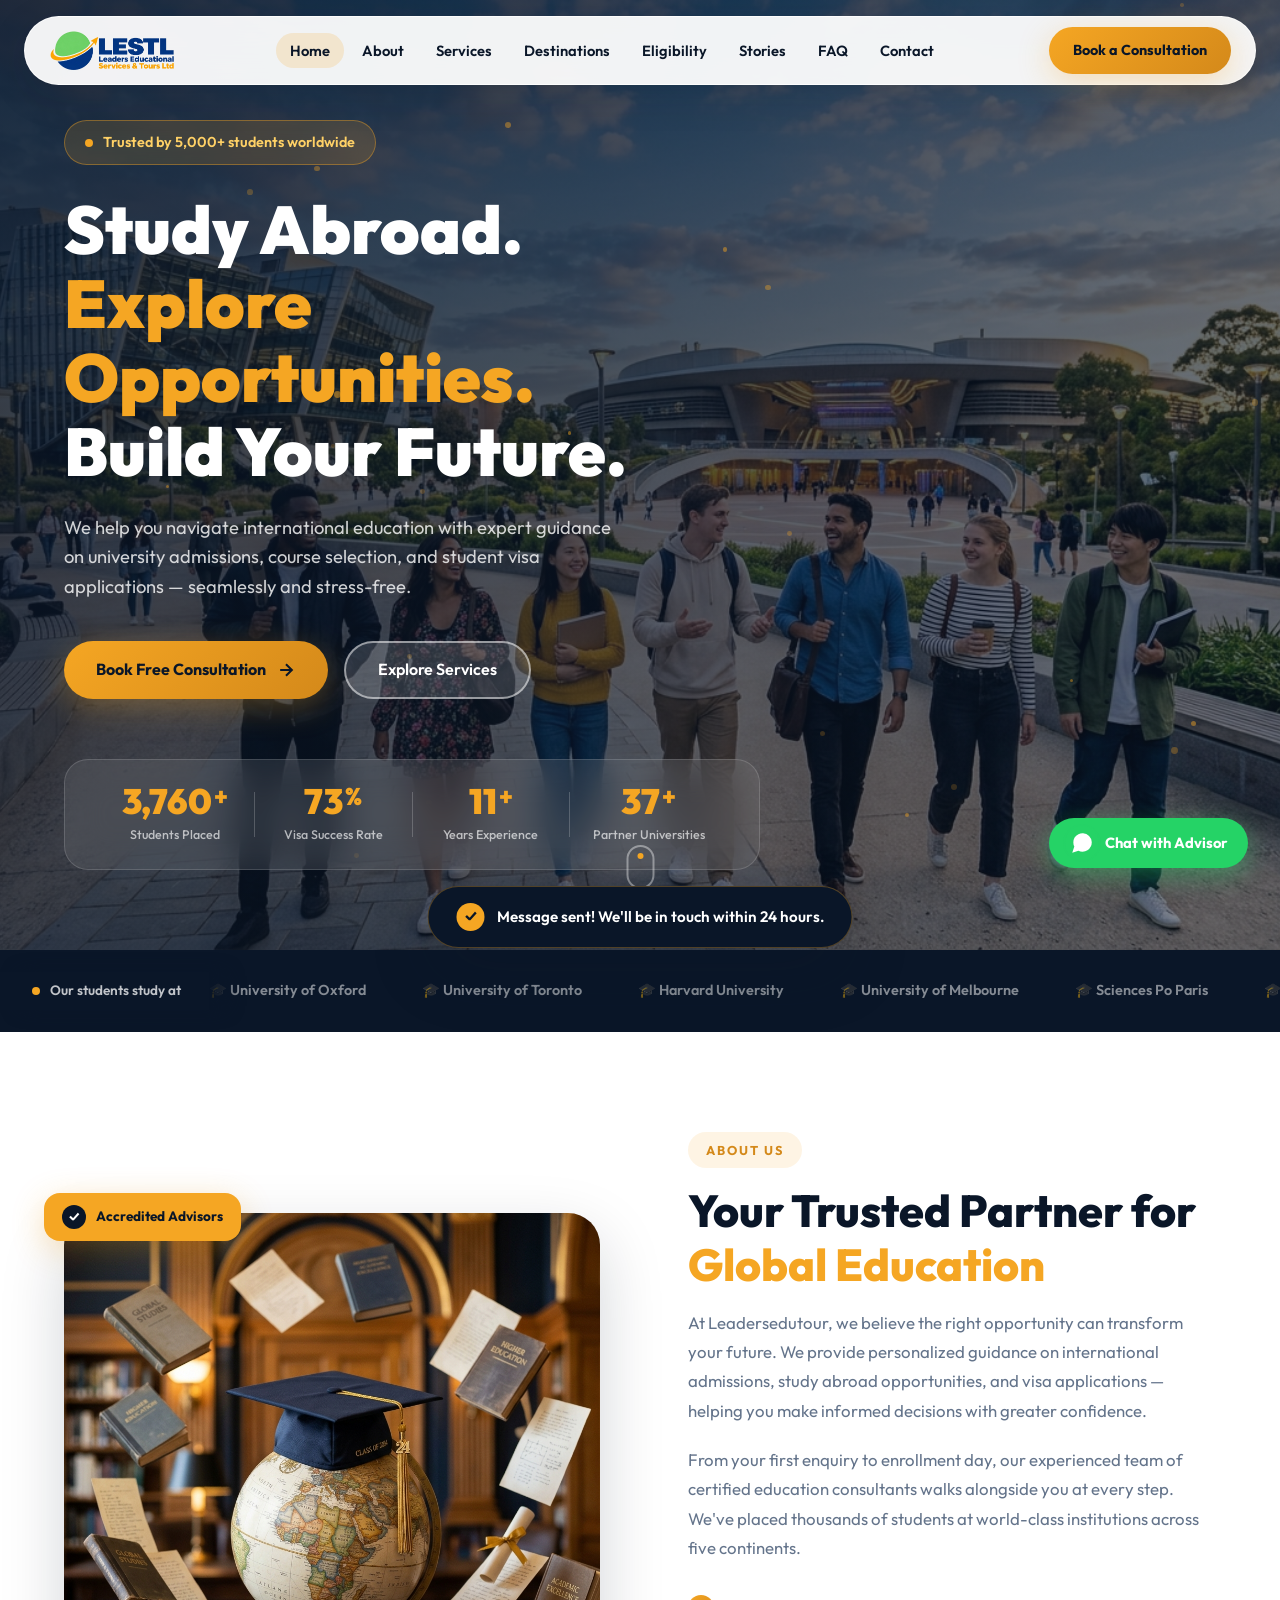
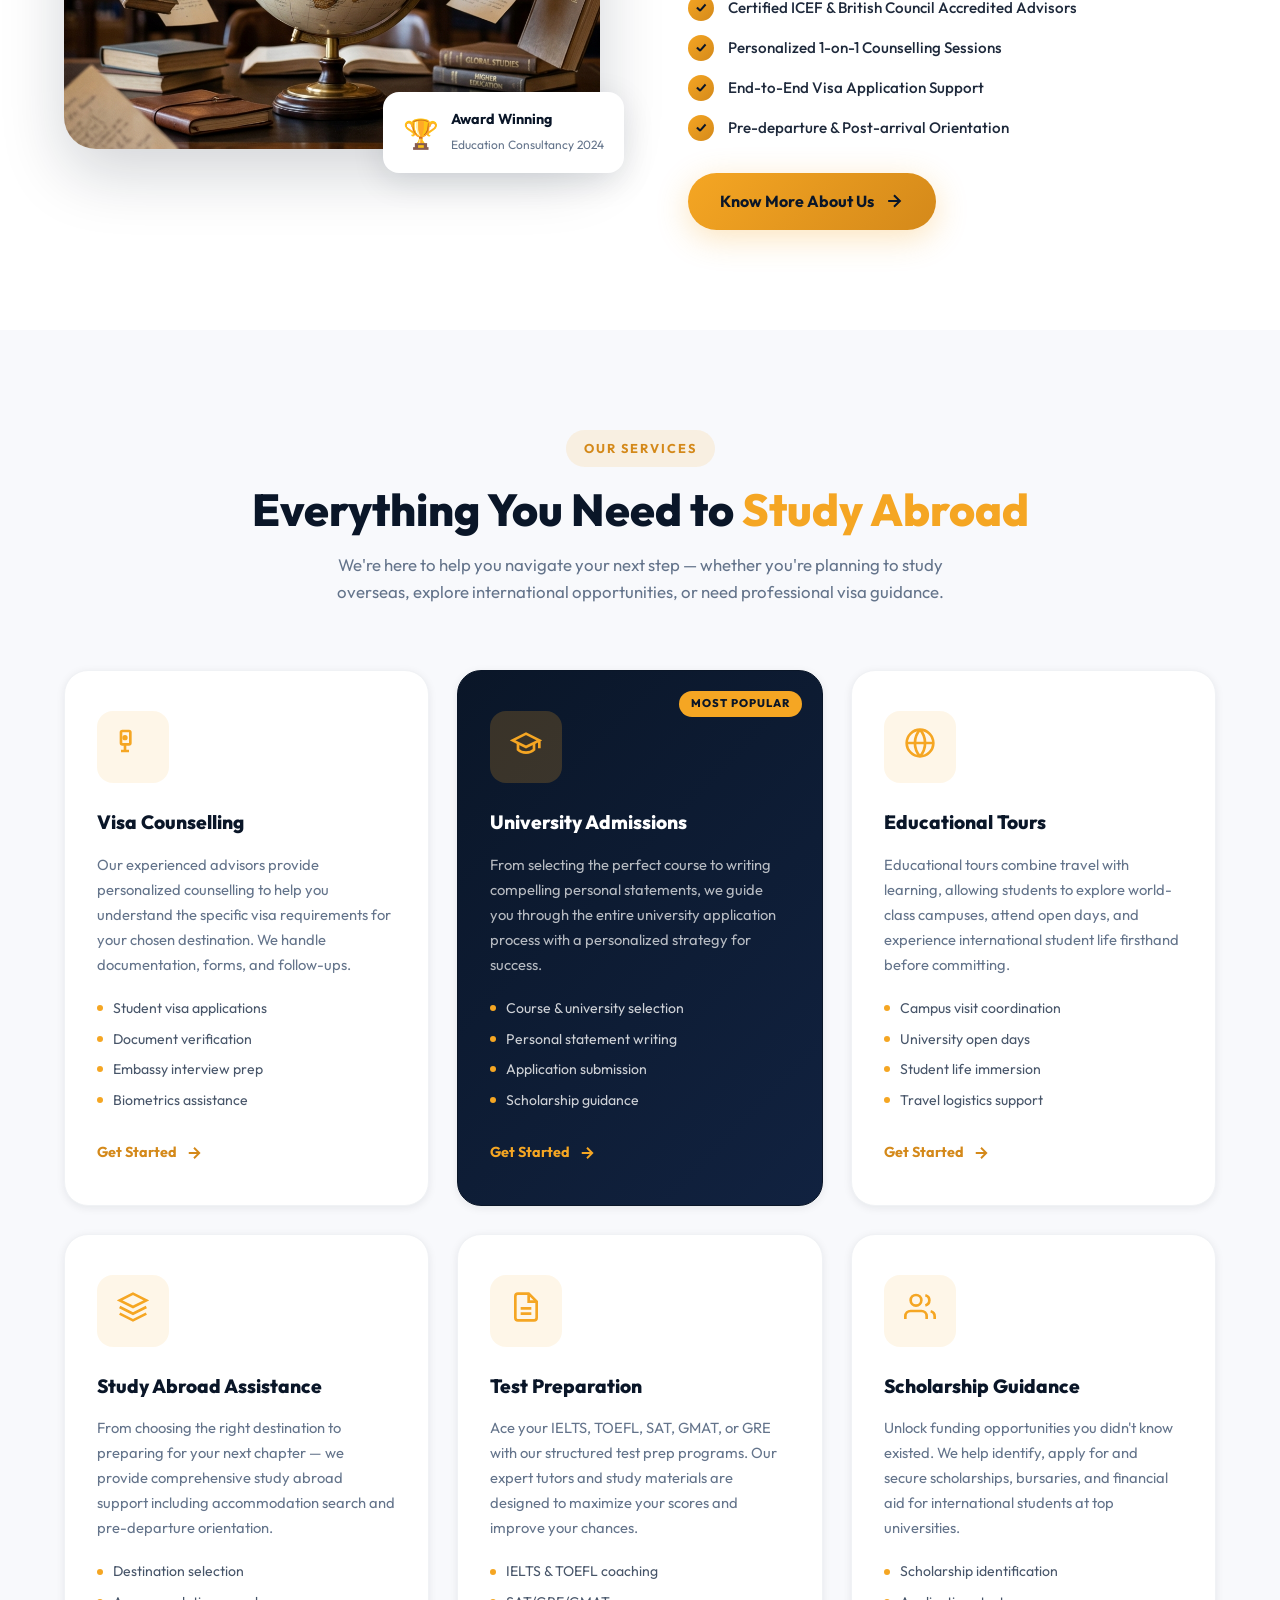
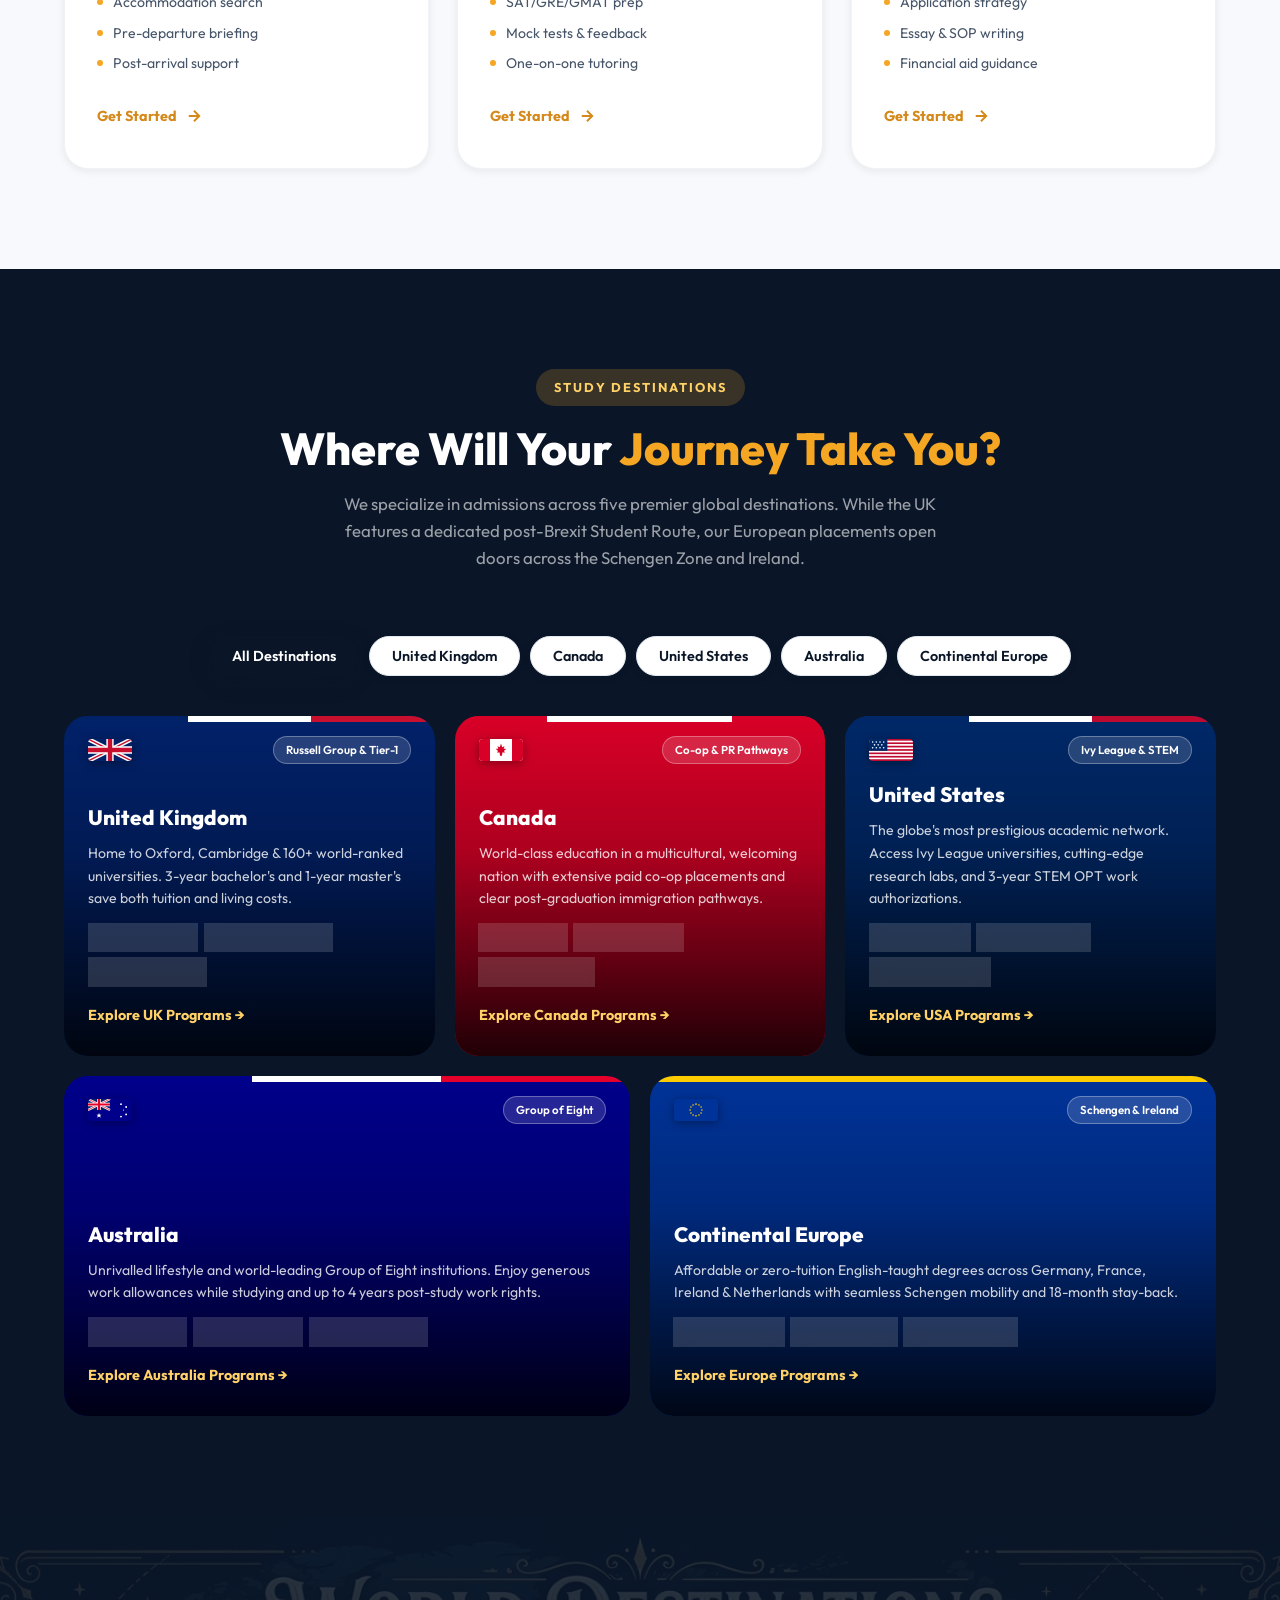
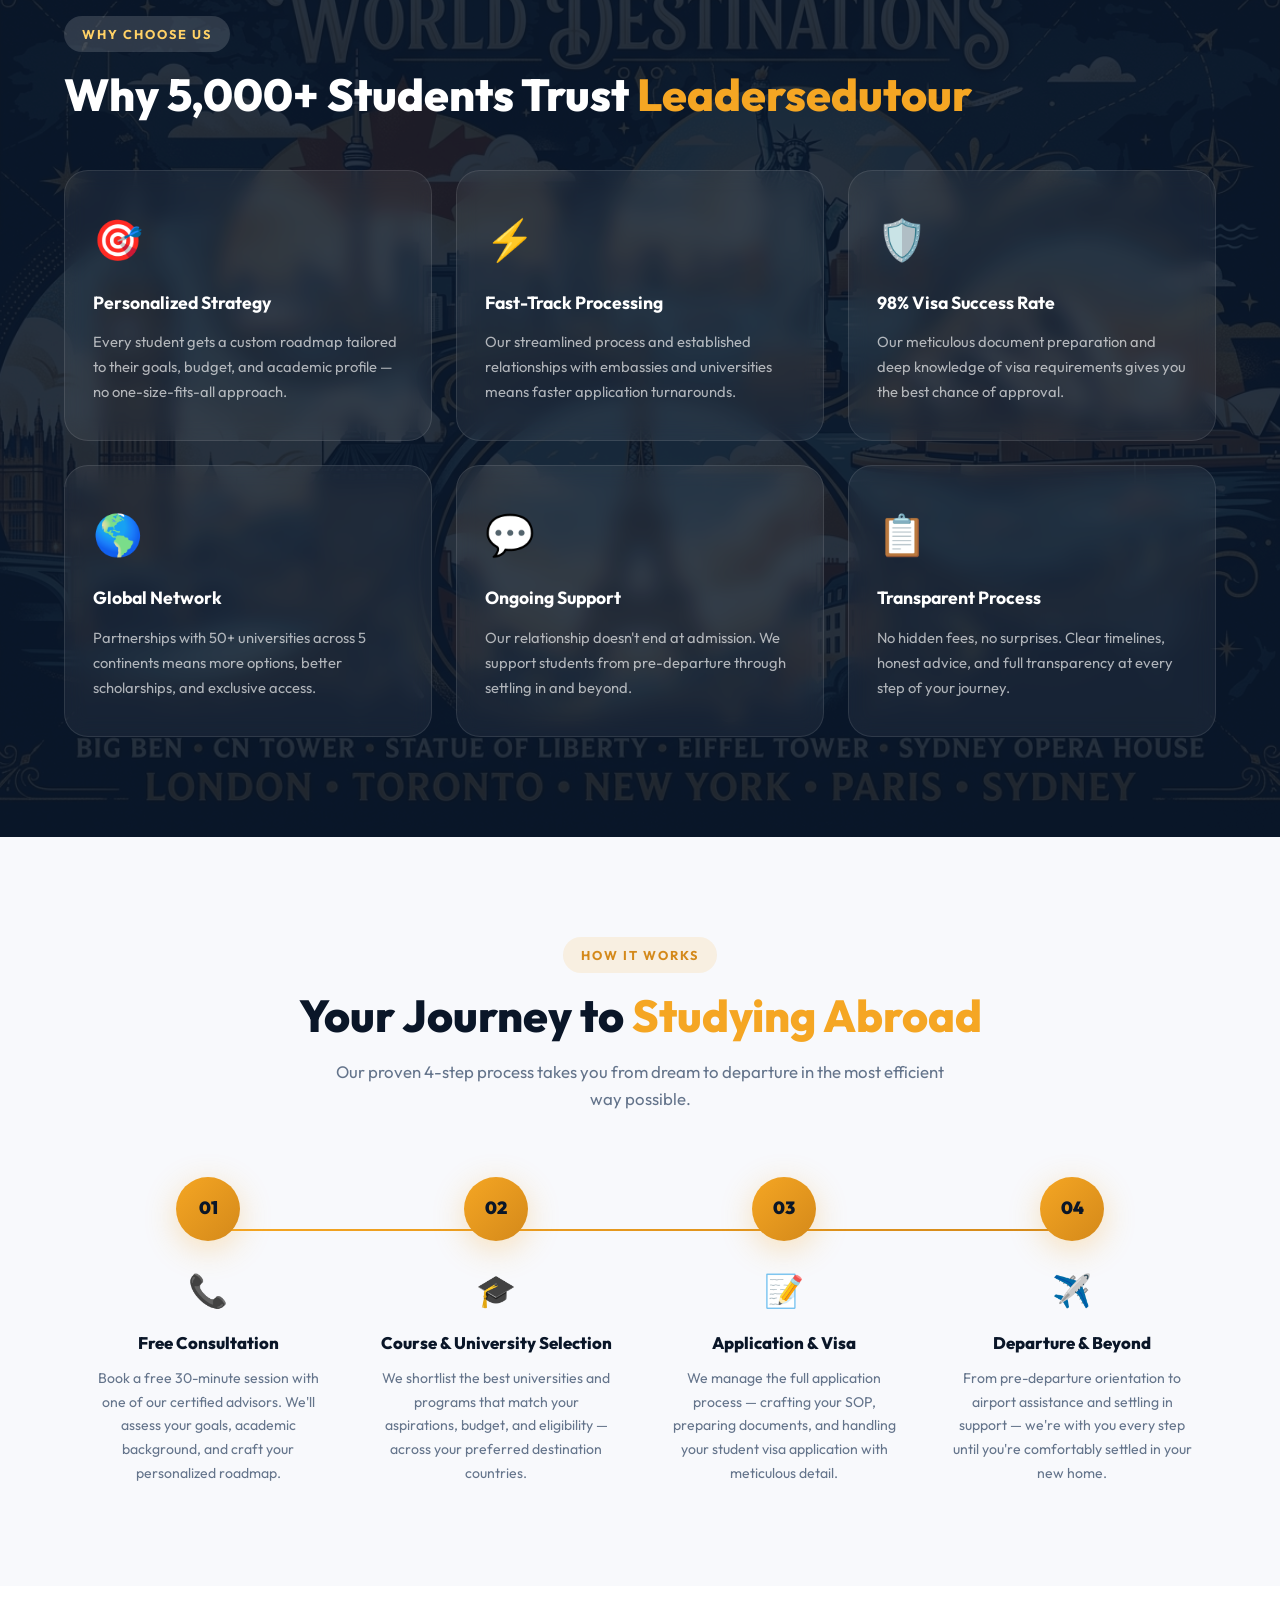
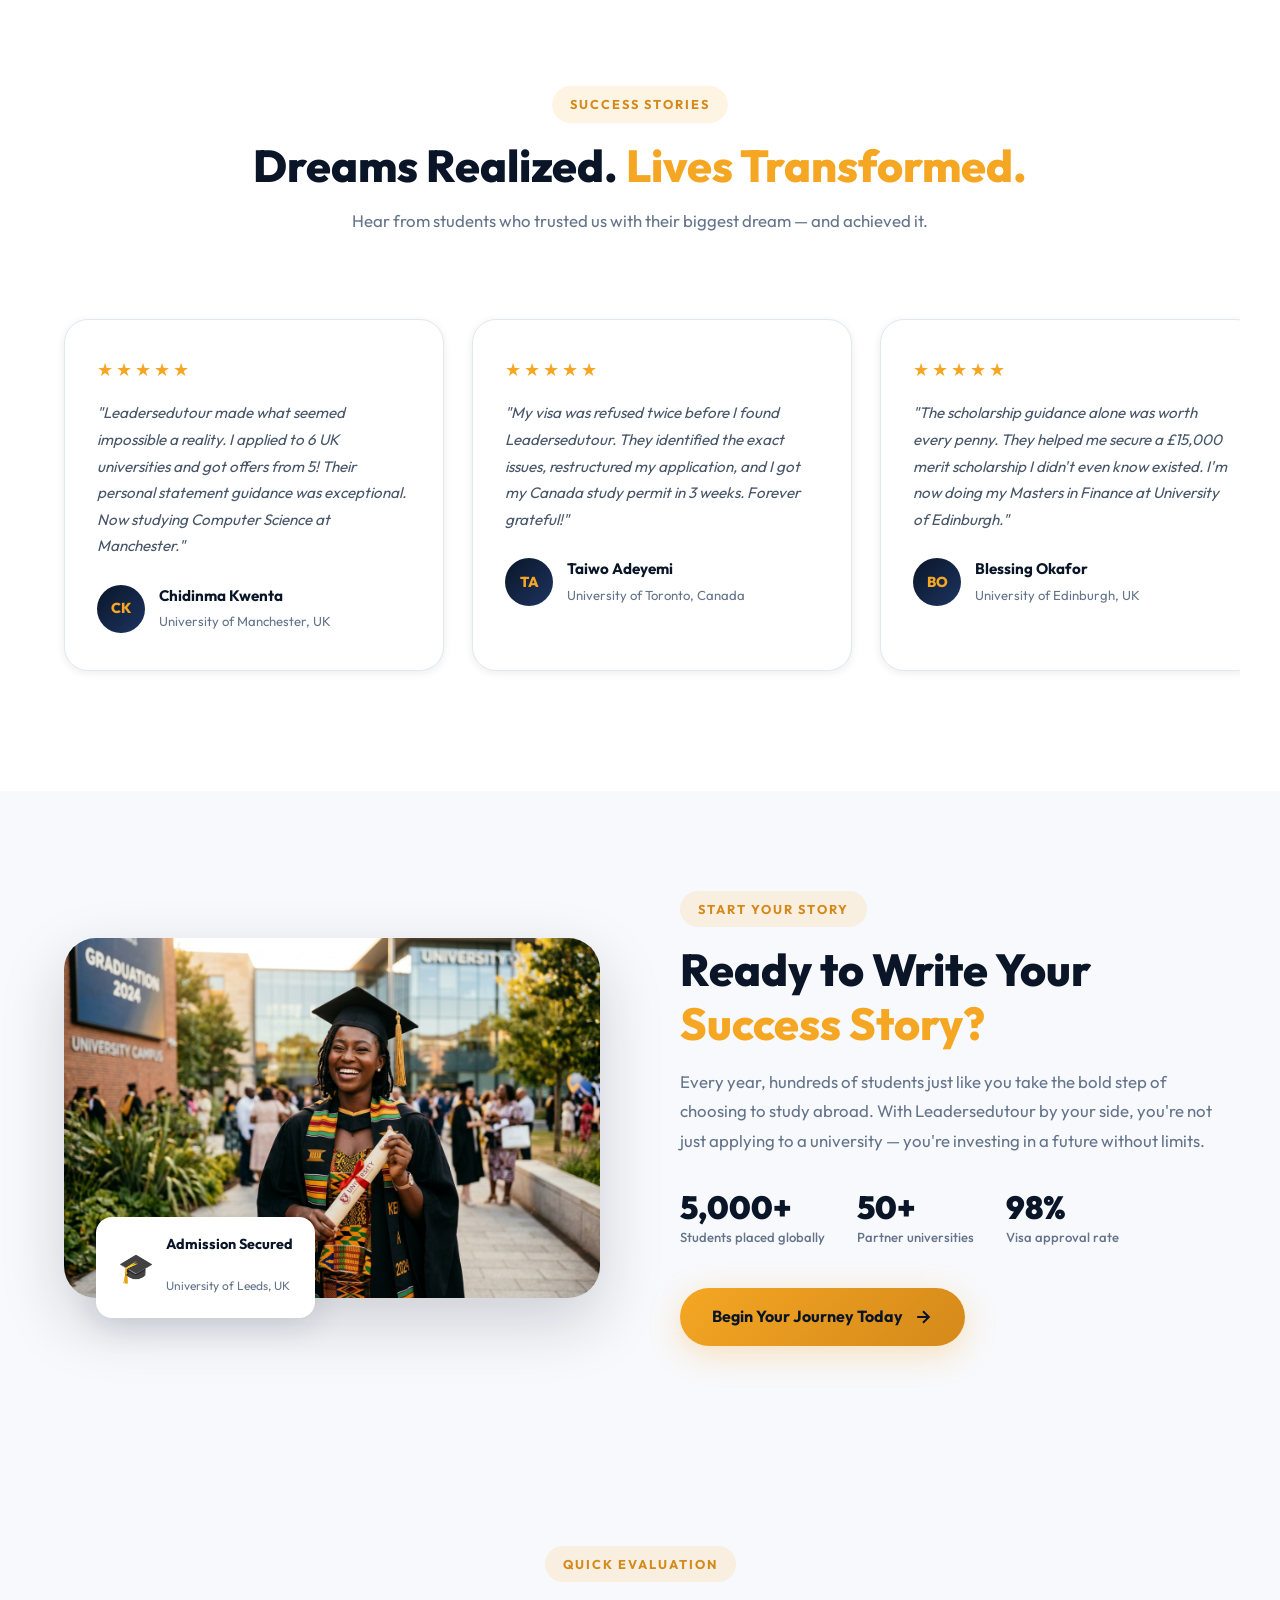
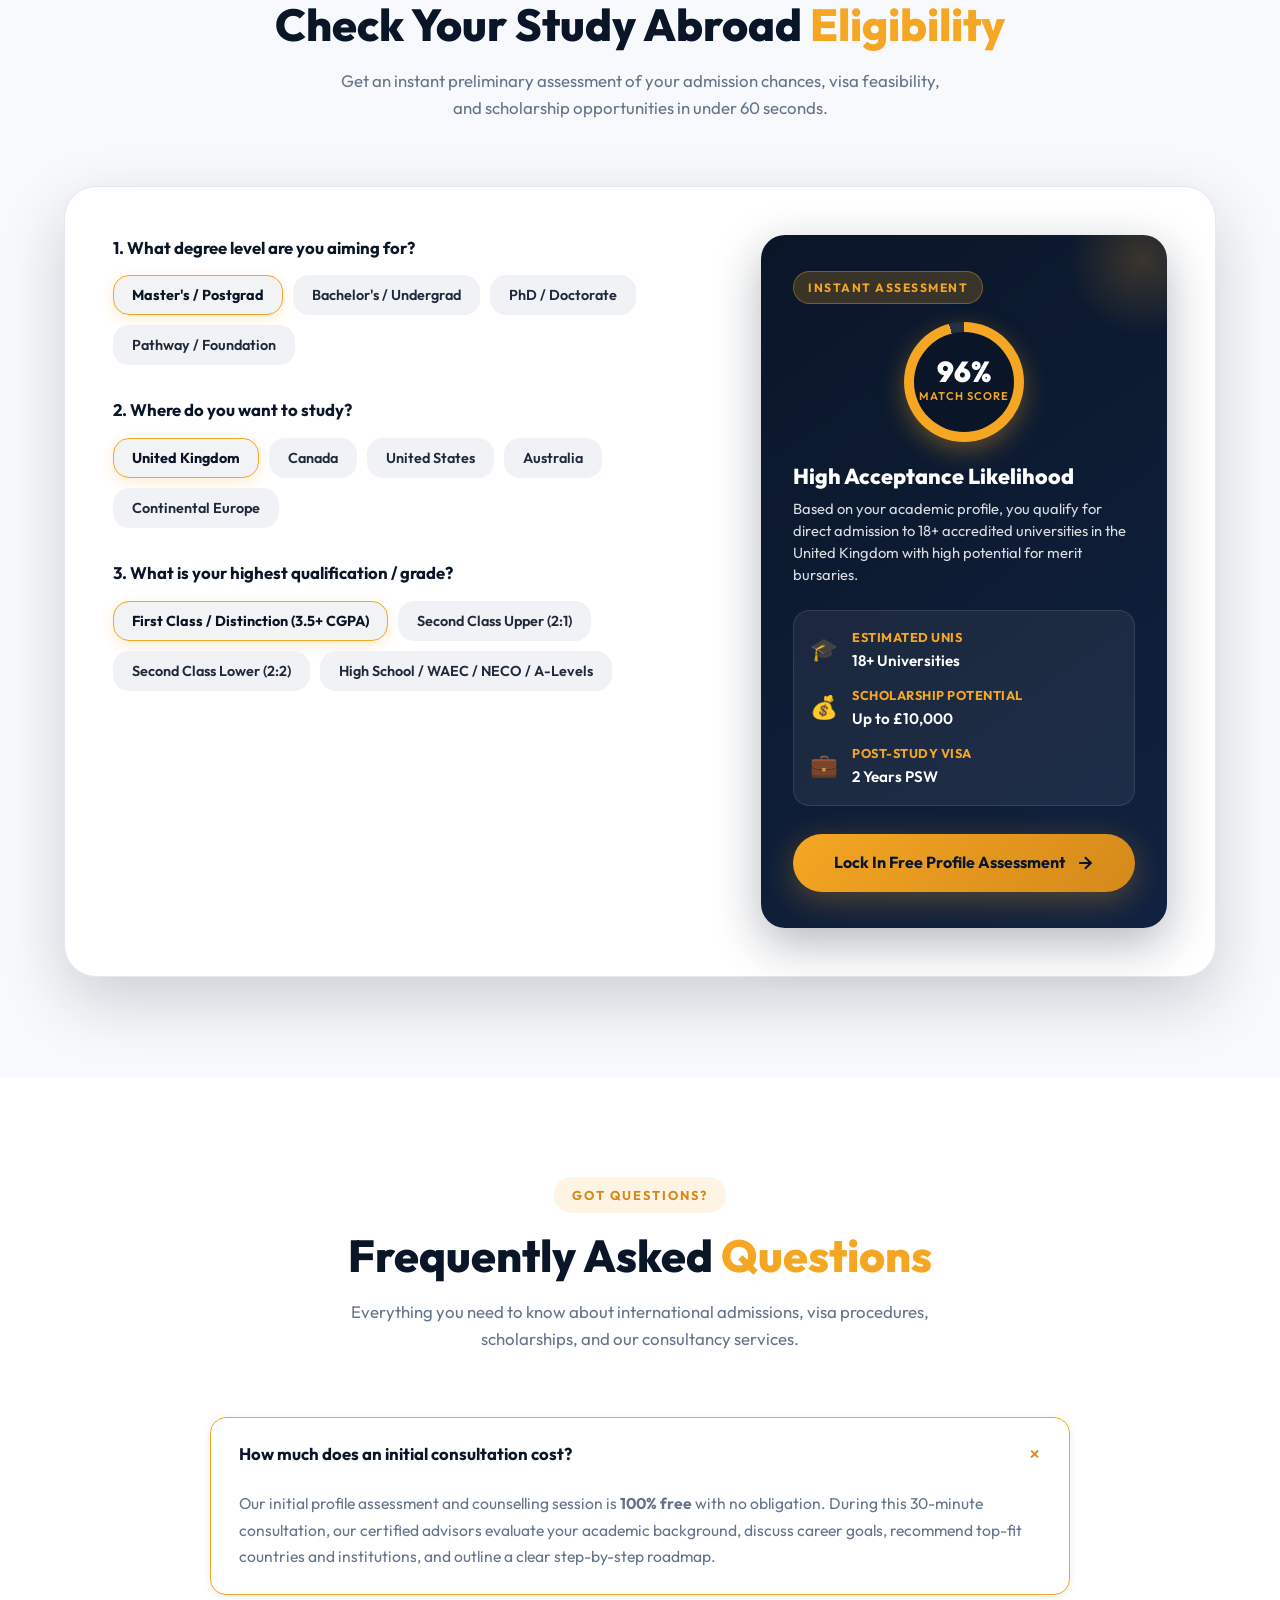
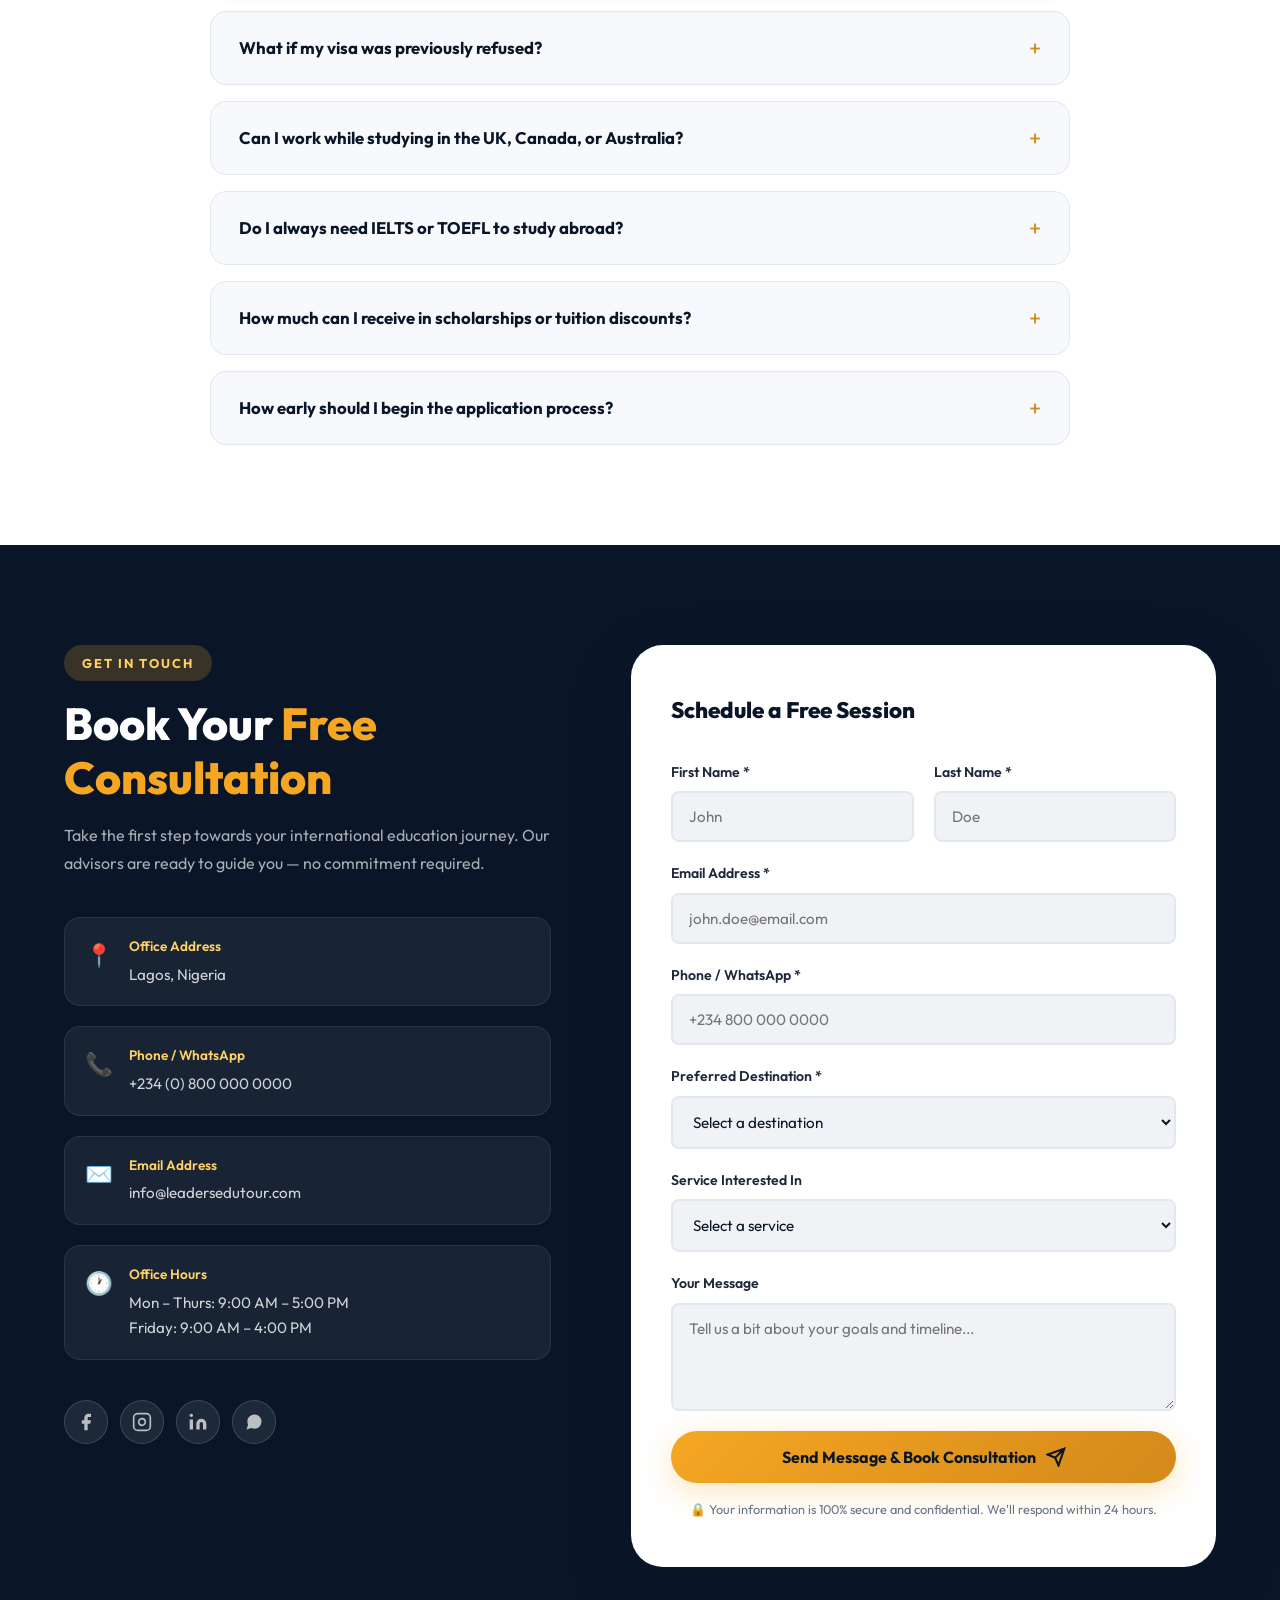
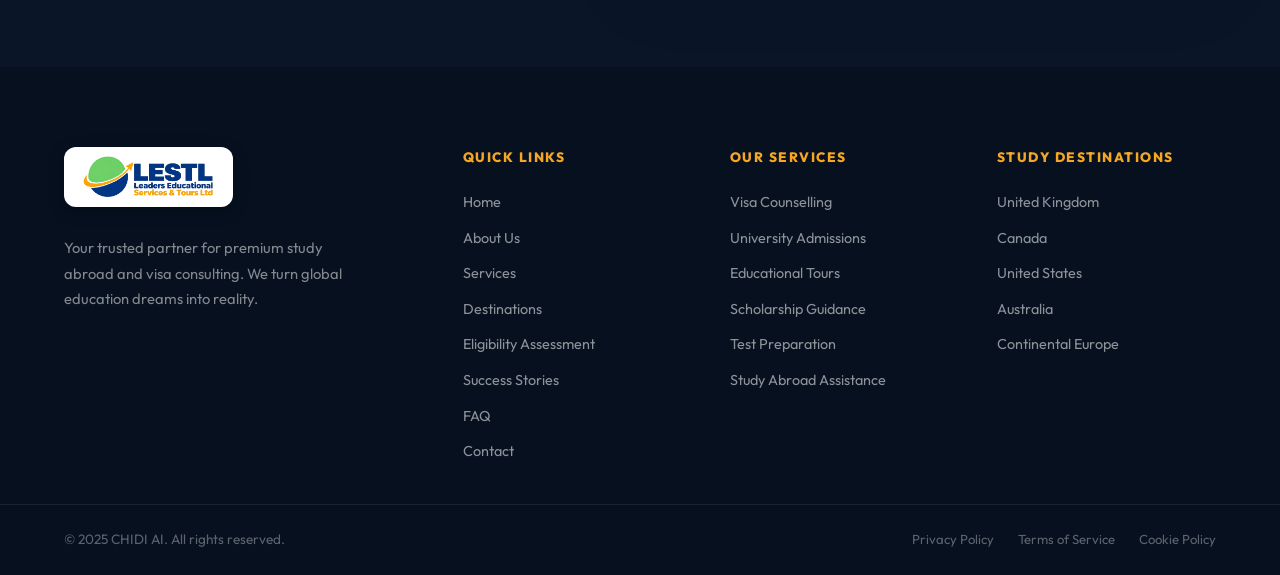
==== commit d516ed1b: "Fix hero stats/trust bar overlap, flag-coloured destination cards, office hours, copyright" ====
--- a/index.html
+++ b/index.html
@@ -75,22 +75,30 @@
 
       <div class="hero-stats">
         <div class="hero-stat">
-          <span class="stat-num" data-target="5000">0</span><span class="stat-suffix">+</span>
+          <div class="stat-number-wrap">
+            <span class="stat-num" data-target="5000">0</span><span class="stat-suffix">+</span>
+          </div>
           <span class="stat-label">Students Placed</span>
         </div>
         <div class="stat-divider"></div>
         <div class="hero-stat">
-          <span class="stat-num" data-target="98">0</span><span class="stat-suffix">%</span>
+          <div class="stat-number-wrap">
+            <span class="stat-num" data-target="98">0</span><span class="stat-suffix">%</span>
+          </div>
           <span class="stat-label">Visa Success Rate</span>
         </div>
         <div class="stat-divider"></div>
         <div class="hero-stat">
-          <span class="stat-num" data-target="15">0</span><span class="stat-suffix">+</span>
+          <div class="stat-number-wrap">
+            <span class="stat-num" data-target="15">0</span><span class="stat-suffix">+</span>
+          </div>
           <span class="stat-label">Years Experience</span>
         </div>
         <div class="stat-divider"></div>
         <div class="hero-stat">
-          <span class="stat-num" data-target="50">0</span><span class="stat-suffix">+</span>
+          <div class="stat-number-wrap">
+            <span class="stat-num" data-target="50">0</span><span class="stat-suffix">+</span>
+          </div>
           <span class="stat-label">Partner Universities</span>
         </div>
       </div>
@@ -107,16 +115,30 @@
   <!-- ========== TRUST BAR ========== -->
   <section class="trust-bar">
     <div class="trust-container">
-      <span class="trust-label">Our students study at</span>
-      <div class="trust-logos">
-        <div class="trust-logo">&#127891; University of Oxford</div>
-        <div class="trust-logo">&#127891; University of Toronto</div>
-        <div class="trust-logo">&#127891; Harvard University</div>
-        <div class="trust-logo">&#127891; University of Melbourne</div>
-        <div class="trust-logo">&#127891; Sciences Po Paris</div>
-        <div class="trust-logo">&#127891; McGill University</div>
-        <div class="trust-logo">&#127891; University of Oxford</div>
-        <div class="trust-logo">&#127891; University of Toronto</div>
+      <div class="trust-label-box">
+        <span class="trust-badge-dot"></span>
+        <span class="trust-label">Our students study at</span>
+      </div>
+      <div class="trust-marquee-wrapper">
+        <div class="trust-logos">
+          <div class="trust-logo">&#127891; University of Oxford</div>
+          <div class="trust-logo">&#127891; University of Toronto</div>
+          <div class="trust-logo">&#127891; Harvard University</div>
+          <div class="trust-logo">&#127891; University of Melbourne</div>
+          <div class="trust-logo">&#127891; Sciences Po Paris</div>
+          <div class="trust-logo">&#127891; McGill University</div>
+          <div class="trust-logo">&#127891; University of Cambridge</div>
+          <div class="trust-logo">&#127891; University of Edinburgh</div>
+          <!-- Duplicated for infinite seamless marquee -->
+          <div class="trust-logo">&#127891; University of Oxford</div>
+          <div class="trust-logo">&#127891; University of Toronto</div>
+          <div class="trust-logo">&#127891; Harvard University</div>
+          <div class="trust-logo">&#127891; University of Melbourne</div>
+          <div class="trust-logo">&#127891; Sciences Po Paris</div>
+          <div class="trust-logo">&#127891; McGill University</div>
+          <div class="trust-logo">&#127891; University of Cambridge</div>
+          <div class="trust-logo">&#127891; University of Edinburgh</div>
+        </div>
       </div>
     </div>
   </section>
@@ -331,91 +353,198 @@
       <div class="section-header">
         <div class="section-tag">Study Destinations</div>
         <h2 class="section-title">Where Will Your <span class="highlight">Journey Take You?</span></h2>
-        <p class="section-subtitle">We specialize in placements across five world-class study destinations, each offering unique opportunities for academic and personal growth.</p>
+        <p class="section-subtitle">We specialize in admissions across five premier global destinations. While the UK features a dedicated post-Brexit Student Route, our European placements open doors across the Schengen Zone and Ireland.</p>
       </div>
 
       <div class="dest-filters" id="destFilters">
         <button class="dest-filter-btn active" data-filter="all">All Destinations</button>
-        <button class="dest-filter-btn" data-filter="uk">&#127468;&#127463; UK</button>
-        <button class="dest-filter-btn" data-filter="canada">&#127464;&#127462; Canada</button>
-        <button class="dest-filter-btn" data-filter="usa">&#127482;&#127480; USA</button>
-        <button class="dest-filter-btn" data-filter="australia">&#127462;&#127482; Australia</button>
-        <button class="dest-filter-btn" data-filter="europe">&#127466;&#127482; Europe</button>
+        <button class="dest-filter-btn" data-filter="uk">United Kingdom</button>
+        <button class="dest-filter-btn" data-filter="canada">Canada</button>
+        <button class="dest-filter-btn" data-filter="usa">United States</button>
+        <button class="dest-filter-btn" data-filter="australia">Australia</button>
+        <button class="dest-filter-btn" data-filter="europe">Continental Europe</button>
       </div>
 
       <div class="destinations-grid">
-        <div class="dest-card" id="destUK" data-country="uk">
-          <div class="dest-flag">&#127468;&#127463;</div>
-          <div class="dest-bg" style="background: linear-gradient(135deg, #012169 0%, #C8102E 100%);"></div>
+        <!-- United Kingdom -->
+        <div class="dest-card dest-card-uk" id="destUK" data-country="uk">
+          <div class="dest-flag-stripe"></div>
+          <div class="dest-card-header">
+            <div class="dest-flag-badge">
+              <svg class="dest-flag-svg" viewBox="0 0 60 30" width="44" height="22" aria-label="United Kingdom Flag">
+                <clipPath id="uk-flag-clip"><rect width="60" height="30" rx="3"/></clipPath>
+                <g clip-path="url(#uk-flag-clip)">
+                  <rect width="60" height="30" fill="#012169"/>
+                  <path d="M0,0 L60,30 M60,0 L0,30" stroke="#FFFFFF" stroke-width="6"/>
+                  <path d="M0,0 L60,30 M60,0 L0,30" stroke="#C8102E" stroke-width="2"/>
+                  <path d="M30,0 v30 M0,15 h60" stroke="#FFFFFF" stroke-width="10"/>
+                  <path d="M30,0 v30 M0,15 h60" stroke="#C8102E" stroke-width="6"/>
+                </g>
+              </svg>
+            </div>
+            <span class="dest-country-badge">Russell Group &amp; Tier-1</span>
+          </div>
           <div class="dest-content">
             <h3 class="dest-name">United Kingdom</h3>
-            <p class="dest-desc">Home to Oxford, Cambridge &amp; 160+ world-ranked universities. 3-year degrees save time and money.</p>
+            <p class="dest-desc">Home to Oxford, Cambridge &amp; 160+ world-ranked universities. 3-year bachelor's and 1-year master's save both tuition and living costs.</p>
             <div class="dest-tags">
               <span class="dest-tag">Top-Ranked Unis</span>
-              <span class="dest-tag">Post-Study Work Visa</span>
-              <span class="dest-tag">Scholarships</span>
-            </div>
-            <a href="#contact" class="dest-cta" id="ukDestBtn">Explore UK &#8594;</a>
-          </div>
-        </div>
-
-        <div class="dest-card" id="destCanada" data-country="canada">
-          <div class="dest-flag">&#127464;&#127462;</div>
-          <div class="dest-bg" style="background: linear-gradient(135deg, #FF0000 0%, #8B0000 100%);"></div>
+              <span class="dest-tag">2-Yr Graduate Route</span>
+              <span class="dest-tag">Merit Scholarships</span>
+            </div>
+            <a href="#contact" class="dest-cta" id="ukDestBtn">Explore UK Programs &#8594;</a>
+          </div>
+        </div>
+
+        <!-- Canada -->
+        <div class="dest-card dest-card-canada" id="destCanada" data-country="canada">
+          <div class="dest-flag-stripe"></div>
+          <div class="dest-card-header">
+            <div class="dest-flag-badge">
+              <svg class="dest-flag-svg" viewBox="0 0 60 30" width="44" height="22" aria-label="Canada Flag">
+                <clipPath id="ca-flag-clip"><rect width="60" height="30" rx="3"/></clipPath>
+                <g clip-path="url(#ca-flag-clip)">
+                  <rect width="60" height="30" fill="#FFFFFF"/>
+                  <rect width="15" height="30" fill="#D80027"/>
+                  <rect x="45" width="15" height="30" fill="#D80027"/>
+                  <path d="M30,6 L31.6,11.2 L34.8,9.8 L33.6,13.2 L37.2,13.2 L34,16.4 L35.6,18.4 L31.8,18.4 L31.4,23 L28.6,23 L28.2,18.4 L24.4,18.4 L26,16.4 L22.8,13.2 L26.4,13.2 L25.2,9.8 L28.4,11.2 Z" fill="#D80027"/>
+                </g>
+              </svg>
+            </div>
+            <span class="dest-country-badge">Co-op &amp; PR Pathways</span>
+          </div>
           <div class="dest-content">
             <h3 class="dest-name">Canada</h3>
-            <p class="dest-desc">World-class education in a multicultural, welcoming country with excellent immigration pathways.</p>
+            <p class="dest-desc">World-class education in a multicultural, welcoming nation with extensive paid co-op placements and clear post-graduation immigration pathways.</p>
             <div class="dest-tags">
               <span class="dest-tag">PR Pathways</span>
-              <span class="dest-tag">Co-op Programs</span>
-              <span class="dest-tag">Safe Environment</span>
-            </div>
-            <a href="#contact" class="dest-cta" id="canadaDestBtn">Explore Canada &#8594;</a>
-          </div>
-        </div>
-
-        <div class="dest-card dest-large" id="destUSA" data-country="usa">
-          <div class="dest-flag">&#127482;&#127480;</div>
-          <div class="dest-bg" style="background: linear-gradient(135deg, #002868 0%, #BF0A30 100%);"></div>
+              <span class="dest-tag">Up to 3-Yr PGWP</span>
+              <span class="dest-tag">Paid Co-op Terms</span>
+            </div>
+            <a href="#contact" class="dest-cta" id="canadaDestBtn">Explore Canada Programs &#8594;</a>
+          </div>
+        </div>
+
+        <!-- United States -->
+        <div class="dest-card dest-card-usa" id="destUSA" data-country="usa">
+          <div class="dest-flag-stripe"></div>
+          <div class="dest-card-header">
+            <div class="dest-flag-badge">
+              <svg class="dest-flag-svg" viewBox="0 0 60 30" width="44" height="22" aria-label="United States Flag">
+                <clipPath id="usa-flag-clip"><rect width="60" height="30" rx="3"/></clipPath>
+                <g clip-path="url(#usa-flag-clip)">
+                  <rect width="60" height="30" fill="#BF0A30"/>
+                  <rect y="2.3" width="60" height="2.3" fill="#FFFFFF"/>
+                  <rect y="6.9" width="60" height="2.3" fill="#FFFFFF"/>
+                  <rect y="11.5" width="60" height="2.3" fill="#FFFFFF"/>
+                  <rect y="16.1" width="60" height="2.3" fill="#FFFFFF"/>
+                  <rect y="20.7" width="60" height="2.3" fill="#FFFFFF"/>
+                  <rect y="25.3" width="60" height="2.3" fill="#FFFFFF"/>
+                  <rect width="25" height="16.1" fill="#002868"/>
+                  <circle cx="5" cy="4" r="1.1" fill="#FFFFFF"/>
+                  <circle cx="10" cy="4" r="1.1" fill="#FFFFFF"/>
+                  <circle cx="15" cy="4" r="1.1" fill="#FFFFFF"/>
+                  <circle cx="20" cy="4" r="1.1" fill="#FFFFFF"/>
+                  <circle cx="7.5" cy="8" r="1.1" fill="#FFFFFF"/>
+                  <circle cx="12.5" cy="8" r="1.1" fill="#FFFFFF"/>
+                  <circle cx="17.5" cy="8" r="1.1" fill="#FFFFFF"/>
+                  <circle cx="5" cy="12" r="1.1" fill="#FFFFFF"/>
+                  <circle cx="10" cy="12" r="1.1" fill="#FFFFFF"/>
+                  <circle cx="15" cy="12" r="1.1" fill="#FFFFFF"/>
+                  <circle cx="20" cy="12" r="1.1" fill="#FFFFFF"/>
+                </g>
+              </svg>
+            </div>
+            <span class="dest-country-badge">Ivy League &amp; STEM</span>
+          </div>
           <div class="dest-content">
             <h3 class="dest-name">United States</h3>
-            <p class="dest-desc">The world's most prestigious education system. Home to Ivy League universities and countless research opportunities.</p>
+            <p class="dest-desc">The globe's most prestigious academic network. Access Ivy League universities, cutting-edge research labs, and 3-year STEM OPT work authorizations.</p>
             <div class="dest-tags">
-              <span class="dest-tag">Ivy League Access</span>
-              <span class="dest-tag">OPT/STEM Extension</span>
-              <span class="dest-tag">Research Excellence</span>
-            </div>
-            <a href="#contact" class="dest-cta" id="usaDestBtn">Explore USA &#8594;</a>
-          </div>
-        </div>
-
-        <div class="dest-card" id="destAustralia" data-country="australia">
-          <div class="dest-flag">&#127462;&#127482;</div>
-          <div class="dest-bg" style="background: linear-gradient(135deg, #00008B 0%, #FFD700 100%);"></div>
+              <span class="dest-tag">Tier-1 Research</span>
+              <span class="dest-tag">3-Year STEM OPT</span>
+              <span class="dest-tag">Institutional Grants</span>
+            </div>
+            <a href="#contact" class="dest-cta" id="usaDestBtn">Explore USA Programs &#8594;</a>
+          </div>
+        </div>
+
+        <!-- Australia -->
+        <div class="dest-card dest-card-australia" id="destAustralia" data-country="australia">
+          <div class="dest-flag-stripe"></div>
+          <div class="dest-card-header">
+            <div class="dest-flag-badge">
+              <svg class="dest-flag-svg" viewBox="0 0 60 30" width="44" height="22" aria-label="Australia Flag">
+                <clipPath id="au-flag-clip"><rect width="60" height="30" rx="3"/></clipPath>
+                <g clip-path="url(#au-flag-clip)">
+                  <rect width="60" height="30" fill="#00008B"/>
+                  <g transform="scale(0.5)">
+                    <rect width="60" height="30" fill="#012169"/>
+                    <path d="M0,0 L60,30 M60,0 L0,30" stroke="#FFFFFF" stroke-width="6"/>
+                    <path d="M0,0 L60,30 M60,0 L0,30" stroke="#E4002B" stroke-width="2"/>
+                    <path d="M30,0 v30 M0,15 h60" stroke="#FFFFFF" stroke-width="10"/>
+                    <path d="M30,0 v30 M0,15 h60" stroke="#E4002B" stroke-width="6"/>
+                  </g>
+                  <polygon points="15,19 16,21.5 18.5,21.5 16.5,23 17.5,25.5 15,24 12.5,25.5 13.5,23 11.5,21.5 14,21.5" fill="#FFFFFF"/>
+                  <circle cx="45" cy="7" r="1.3" fill="#FFFFFF"/>
+                  <circle cx="52" cy="11" r="1.3" fill="#FFFFFF"/>
+                  <circle cx="52" cy="21" r="1.3" fill="#FFFFFF"/>
+                  <circle cx="45" cy="24" r="1.3" fill="#FFFFFF"/>
+                  <circle cx="48.5" cy="15" r="0.8" fill="#FFFFFF"/>
+                </g>
+              </svg>
+            </div>
+            <span class="dest-country-badge">Group of Eight</span>
+          </div>
           <div class="dest-content">
             <h3 class="dest-name">Australia</h3>
-            <p class="dest-desc">Stunning lifestyle, world-class universities, and a strong graduate job market — the ideal study destination.</p>
+            <p class="dest-desc">Unrivalled lifestyle and world-leading Group of Eight institutions. Enjoy generous work allowances while studying and up to 4 years post-study work rights.</p>
             <div class="dest-tags">
-              <span class="dest-tag">Work While Study</span>
-              <span class="dest-tag">Quality of Life</span>
-              <span class="dest-tag">Graduate Visa</span>
-            </div>
-            <a href="#contact" class="dest-cta" id="australiaDestBtn">Explore Australia &#8594;</a>
-          </div>
-        </div>
-
-        <div class="dest-card" id="destEurope" data-country="europe">
-          <div class="dest-flag">&#127466;&#127482;</div>
-          <div class="dest-bg" style="background: linear-gradient(135deg, #003F87 0%, #FFD700 100%);"></div>
+              <span class="dest-tag">Group of Eight</span>
+              <span class="dest-tag">Post-Study Work</span>
+              <span class="dest-tag">High Living Quality</span>
+            </div>
+            <a href="#contact" class="dest-cta" id="australiaDestBtn">Explore Australia Programs &#8594;</a>
+          </div>
+        </div>
+
+        <!-- Continental Europe -->
+        <div class="dest-card dest-card-europe" id="destEurope" data-country="europe">
+          <div class="dest-flag-stripe"></div>
+          <div class="dest-card-header">
+            <div class="dest-flag-badge">
+              <svg class="dest-flag-svg" viewBox="0 0 60 30" width="44" height="22" aria-label="European Union Flag">
+                <clipPath id="eu-flag-clip"><rect width="60" height="30" rx="3"/></clipPath>
+                <g clip-path="url(#eu-flag-clip)">
+                  <rect width="60" height="30" fill="#003399"/>
+                  <g fill="#FFCC00" transform="translate(30, 15)">
+                    <circle cx="0" cy="-8" r="1.1"/>
+                    <circle cx="4" cy="-6.9" r="1.1"/>
+                    <circle cx="6.9" cy="-4" r="1.1"/>
+                    <circle cx="8" cy="0" r="1.1"/>
+                    <circle cx="6.9" cy="4" r="1.1"/>
+                    <circle cx="4" cy="6.9" r="1.1"/>
+                    <circle cx="0" cy="8" r="1.1"/>
+                    <circle cx="-4" cy="6.9" r="1.1"/>
+                    <circle cx="-6.9" cy="4" r="1.1"/>
+                    <circle cx="-8" cy="0" r="1.1"/>
+                    <circle cx="-6.9" cy="-4" r="1.1"/>
+                    <circle cx="-4" cy="-6.9" r="1.1"/>
+                  </g>
+                </g>
+              </svg>
+            </div>
+            <span class="dest-country-badge">Schengen &amp; Ireland</span>
+          </div>
           <div class="dest-content">
-            <h3 class="dest-name">Europe</h3>
-            <p class="dest-desc">Affordable tuition, rich culture, and access to top institutions in Germany, France, Netherlands &amp; more.</p>
+            <h3 class="dest-name">Continental Europe</h3>
+            <p class="dest-desc">Affordable or zero-tuition English-taught degrees across Germany, France, Ireland &amp; Netherlands with seamless Schengen mobility and 18-month stay-back.</p>
             <div class="dest-tags">
-              <span class="dest-tag">Low/No Tuition</span>
+              <span class="dest-tag">Low/Zero Tuition</span>
               <span class="dest-tag">Schengen Travel</span>
-              <span class="dest-tag">Cultural Diversity</span>
-            </div>
-            <a href="#contact" class="dest-cta" id="europeDestBtn">Explore Europe &#8594;</a>
+              <span class="dest-tag">18-Mo Job Seeker</span>
+            </div>
+            <a href="#contact" class="dest-cta" id="europeDestBtn">Explore Europe Programs &#8594;</a>
           </div>
         </div>
       </div>
@@ -533,7 +662,7 @@
               <div class="author-avatar">CK</div>
               <div class="author-info">
                 <strong>Chidinma Kwenta</strong>
-                <span>University of Manchester, UK &#127468;&#127463;</span>
+                <span>University of Manchester, UK</span>
               </div>
             </div>
           </div>
@@ -545,7 +674,7 @@
               <div class="author-avatar">TA</div>
               <div class="author-info">
                 <strong>Taiwo Adeyemi</strong>
-                <span>University of Toronto, Canada &#127464;&#127462;</span>
+                <span>University of Toronto, Canada</span>
               </div>
             </div>
           </div>
@@ -557,7 +686,7 @@
               <div class="author-avatar">BO</div>
               <div class="author-info">
                 <strong>Blessing Okafor</strong>
-                <span>University of Edinburgh, UK &#127468;&#127463;</span>
+                <span>University of Edinburgh, UK</span>
               </div>
             </div>
           </div>
@@ -569,7 +698,7 @@
               <div class="author-avatar">EI</div>
               <div class="author-info">
                 <strong>Emmanuel Idowu</strong>
-                <span>UC Berkeley, USA &#127482;&#127480;</span>
+                <span>UC Berkeley, USA</span>
               </div>
             </div>
           </div>
@@ -581,7 +710,7 @@
               <div class="author-avatar">FM</div>
               <div class="author-info">
                 <strong>Fatima Mohammed</strong>
-                <span>University of Sydney, Australia &#127462;&#127482;</span>
+                <span>University of Sydney, Australia</span>
               </div>
             </div>
           </div>
@@ -594,7 +723,7 @@
               <div class="author-avatar">CK</div>
               <div class="author-info">
                 <strong>Chidinma Kwenta</strong>
-                <span>University of Manchester, UK &#127468;&#127463;</span>
+                <span>University of Manchester, UK</span>
               </div>
             </div>
           </div>
@@ -606,7 +735,7 @@
               <div class="author-avatar">TA</div>
               <div class="author-info">
                 <strong>Taiwo Adeyemi</strong>
-                <span>University of Toronto, Canada &#127464;&#127462;</span>
+                <span>University of Toronto, Canada</span>
               </div>
             </div>
           </div>
@@ -684,11 +813,11 @@
           <div class="eval-group">
             <label class="eval-label">2. Where do you want to study?</label>
             <div class="eval-options country-options" id="countryOptions">
-              <button type="button" class="eval-btn active" data-country="uk">&#127468;&#127463; UK</button>
-              <button type="button" class="eval-btn" data-country="canada">&#127464;&#127462; Canada</button>
-              <button type="button" class="eval-btn" data-country="usa">&#127482;&#127480; USA</button>
-              <button type="button" class="eval-btn" data-country="australia">&#127462;&#127482; Australia</button>
-              <button type="button" class="eval-btn" data-country="europe">&#127466;&#127482; Europe</button>
+              <button type="button" class="eval-btn active" data-country="uk">United Kingdom</button>
+              <button type="button" class="eval-btn" data-country="canada">Canada</button>
+              <button type="button" class="eval-btn" data-country="usa">United States</button>
+              <button type="button" class="eval-btn" data-country="australia">Australia</button>
+              <button type="button" class="eval-btn" data-country="europe">Continental Europe</button>
             </div>
           </div>
 
@@ -855,7 +984,7 @@
               <div class="contact-icon">&#128336;</div>
               <div>
                 <strong>Office Hours</strong>
-                <span>Mon – Fri: 8am – 6pm | Sat: 10am – 4pm</span>
+                <span>Mon – Thurs: 9:00 AM – 5:00 PM<br />Friday: 9:00 AM – 4:00 PM</span>
               </div>
             </div>
           </div>
@@ -909,7 +1038,7 @@
                 <option value="canada">Canada</option>
                 <option value="usa">United States</option>
                 <option value="australia">Australia</option>
-                <option value="europe">Europe</option>
+                <option value="europe">Continental Europe</option>
                 <option value="undecided">Not sure yet</option>
               </select>
             </div>
@@ -985,11 +1114,11 @@
           <div class="footer-col">
             <h4 class="footer-heading">Study Destinations</h4>
             <ul class="footer-links">
-              <li><a href="#destinations">&#127468;&#127463; United Kingdom</a></li>
-              <li><a href="#destinations">&#127464;&#127462; Canada</a></li>
-              <li><a href="#destinations">&#127482;&#127480; United States</a></li>
-              <li><a href="#destinations">&#127462;&#127482; Australia</a></li>
-              <li><a href="#destinations">&#127466;&#127482; Europe</a></li>
+              <li><a href="#destinations">United Kingdom</a></li>
+              <li><a href="#destinations">Canada</a></li>
+              <li><a href="#destinations">United States</a></li>
+              <li><a href="#destinations">Australia</a></li>
+              <li><a href="#destinations">Continental Europe</a></li>
             </ul>
           </div>
         </div>
@@ -997,7 +1126,7 @@
     </div>
     <div class="footer-bottom">
       <div class="container">
-        <p>&#169; 2025 Leadersedutour. All rights reserved. | Designed with &#10084;&#65039; for global dreamers.</p>
+        <p>&copy; 2025 CHIDI AI. All rights reserved.</p>
         <div class="footer-legal">
           <a href="#">Privacy Policy</a>
           <a href="#">Terms of Service</a>
--- a/style.css
+++ b/style.css
@@ -2024,3 +2024,130 @@
   .btn-primary, .btn-secondary { width: 100%; justify-content: center; }
   .btn-cta { padding: 8px 16px; font-size: 0.8rem; }
 }
+
+
+/* ============================================================
+   FIXES: STATS, TRUST BAR, DESTINATIONS (flag colours)
+   ============================================================ */
+
+/* --- Hero stats: number + suffix on one line --- */
+.stat-number-wrap {
+  display: flex;
+  align-items: flex-start;
+  justify-content: center;
+  gap: 2px;
+  line-height: 1;
+}
+.stat-number-wrap .stat-suffix { margin-top: 0; align-self: flex-start; }
+
+/* --- Trust bar: label no longer overlaps the scrolling names --- */
+.trust-bar { padding: 22px 0; }
+.trust-container {
+  display: flex;
+  align-items: center;
+  gap: 0;
+  max-width: 100%;
+  padding: 0;
+}
+.trust-label-box {
+  display: flex;
+  align-items: center;
+  gap: 10px;
+  flex-shrink: 0;
+  position: relative;
+  z-index: 2;
+  background: var(--navy);
+  padding: 8px 28px 8px max(32px, calc((100vw - 1280px) / 2 + 32px));
+  box-shadow: 18px 0 20px -4px var(--navy);
+}
+.trust-badge-dot {
+  width: 8px; height: 8px;
+  border-radius: 50%;
+  background: var(--gold);
+  flex-shrink: 0;
+}
+.trust-label { padding: 0; color: rgba(255,255,255,0.75); }
+.trust-marquee-wrapper {
+  flex: 1;
+  min-width: 0;
+  overflow: hidden;
+  position: relative;
+  z-index: 1;
+}
+.trust-logos {
+  display: flex;
+  gap: 0;
+  width: max-content;
+  animation: marquee 40s linear infinite;
+}
+.trust-logo { padding-right: 56px; }
+
+/* --- Destinations: real flag colours --- */
+.destinations-grid {
+  grid-template-columns: repeat(6, 1fr);
+  grid-template-rows: none;
+}
+.dest-card { grid-column: span 2; min-height: 340px; }
+.dest-card:nth-child(4),
+.dest-card:nth-child(5) { grid-column: span 3; }
+
+.dest-flag-stripe { position: absolute; top: 0; left: 0; right: 0; height: 6px; z-index: 3; }
+.dest-card-header {
+  position: absolute;
+  top: 20px; left: 24px; right: 24px;
+  z-index: 3;
+  display: flex;
+  align-items: center;
+  justify-content: space-between;
+  gap: 12px;
+}
+.dest-flag-badge {
+  display: inline-flex;
+  border-radius: 4px;
+  overflow: hidden;
+  box-shadow: 0 2px 10px rgba(0,0,0,0.35);
+  line-height: 0;
+}
+.dest-flag-svg { display: block; }
+.dest-country-badge {
+  background: rgba(255,255,255,0.15);
+  border: 1px solid rgba(255,255,255,0.3);
+  color: #fff;
+  font-size: 0.72rem;
+  font-weight: 600;
+  padding: 4px 12px;
+  border-radius: var(--radius-full);
+  backdrop-filter: blur(8px);
+}
+
+/* UK: navy, with red + white */
+.dest-card-uk { background: #012169; }
+.dest-card-uk .dest-flag-stripe { background: linear-gradient(90deg, #012169 0 33.3%, #FFFFFF 33.3% 66.6%, #C8102E 66.6% 100%); }
+/* Canada: red + white */
+.dest-card-canada { background: #D80027; }
+.dest-card-canada .dest-flag-stripe { background: linear-gradient(90deg, #D80027 0 25%, #FFFFFF 25% 75%, #D80027 75% 100%); }
+/* USA: blue, white, red */
+.dest-card-usa { background: #002868; }
+.dest-card-usa .dest-flag-stripe { background: linear-gradient(90deg, #002868 0 33.3%, #FFFFFF 33.3% 66.6%, #BF0A30 66.6% 100%); }
+/* Australia: blue, red, white */
+.dest-card-australia { background: #00008B; }
+.dest-card-australia .dest-flag-stripe { background: linear-gradient(90deg, #00008B 0 33.3%, #FFFFFF 33.3% 66.6%, #E4002B 66.6% 100%); }
+/* Continental Europe: EU blue + gold */
+.dest-card-europe { background: #003399; }
+.dest-card-europe .dest-flag-stripe { background: #FFCC00; }
+
+@media (max-width: 1024px) {
+  .destinations-grid { grid-template-columns: repeat(2, 1fr); }
+  .dest-card,
+  .dest-card:nth-child(4),
+  .dest-card:nth-child(5) { grid-column: span 1; }
+  .dest-card:nth-child(5) { grid-column: span 2; }
+}
+@media (max-width: 768px) {
+  .destinations-grid { grid-template-columns: 1fr; }
+  .dest-card,
+  .dest-card:nth-child(5) { grid-column: span 1; }
+  .trust-label-box { padding: 8px 16px; }
+  .trust-label { font-size: 0.78rem; }
+  .dest-country-badge { display: none; }
+}
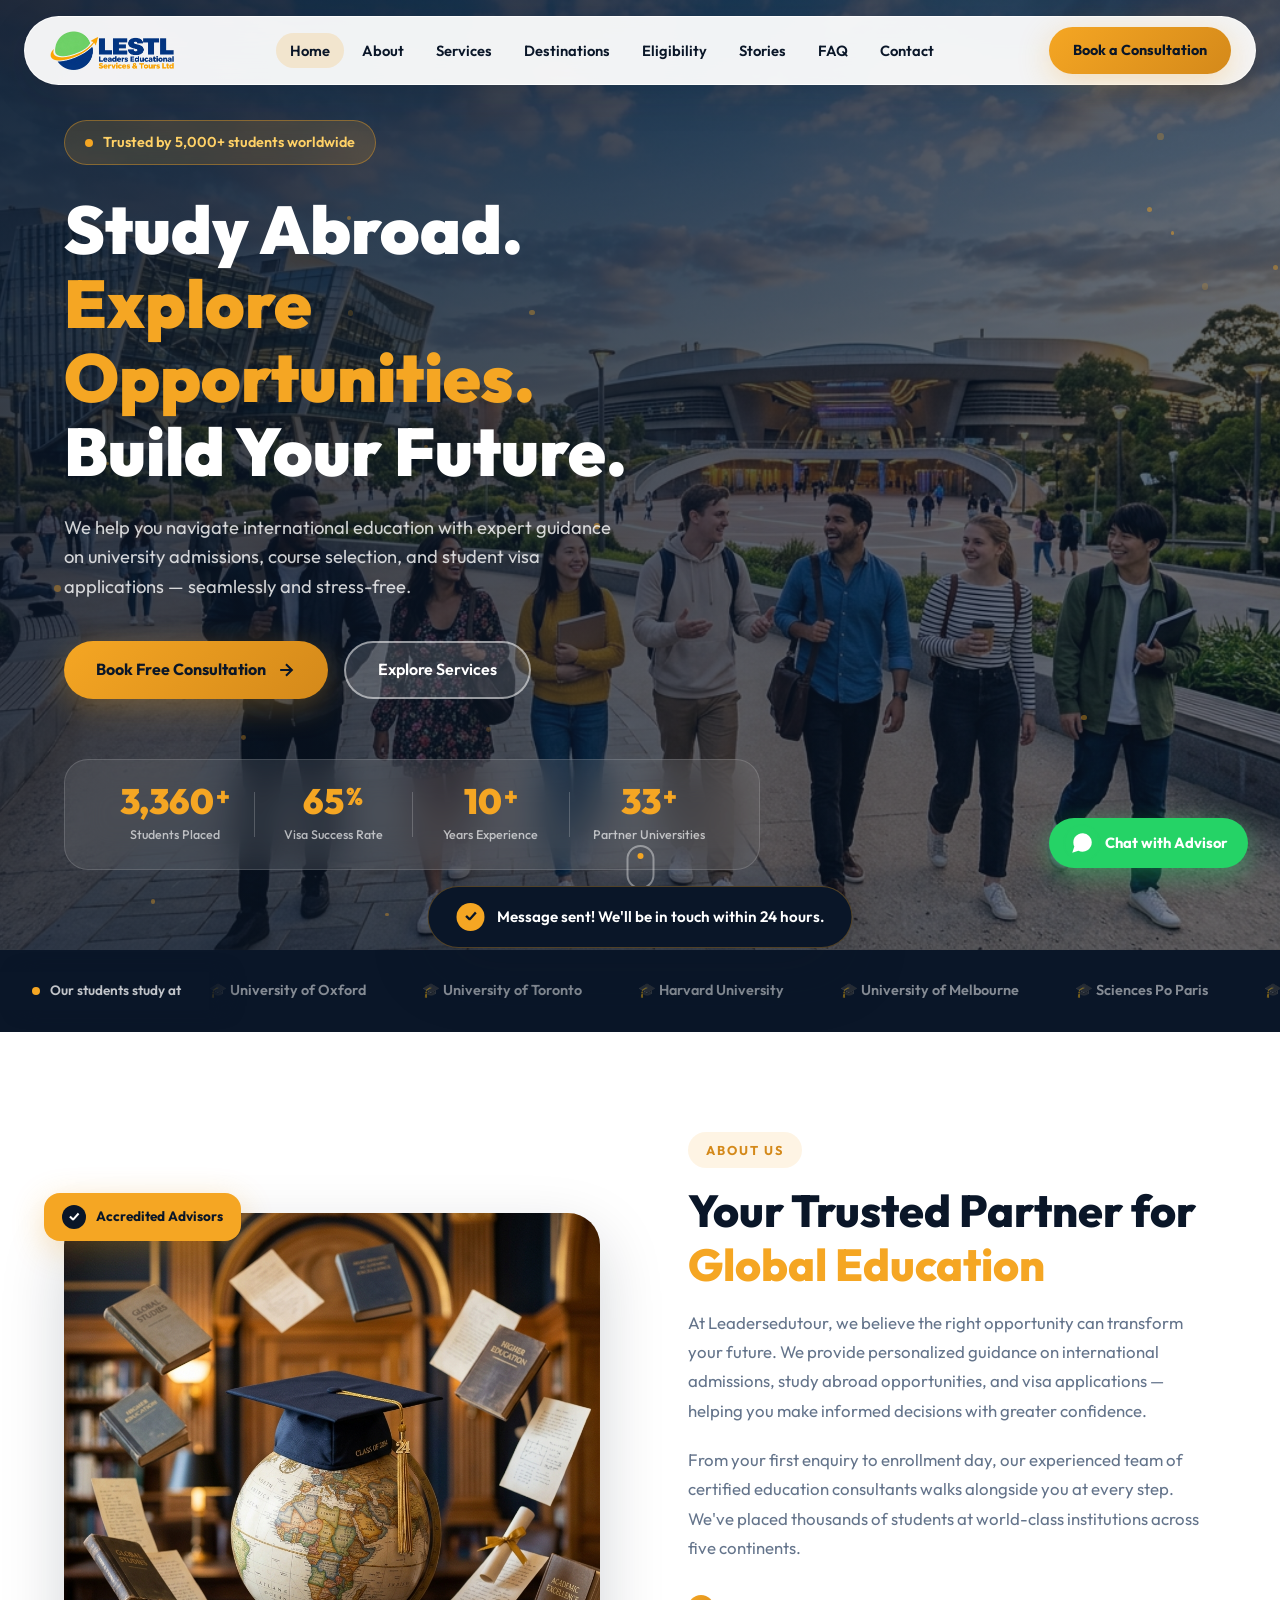
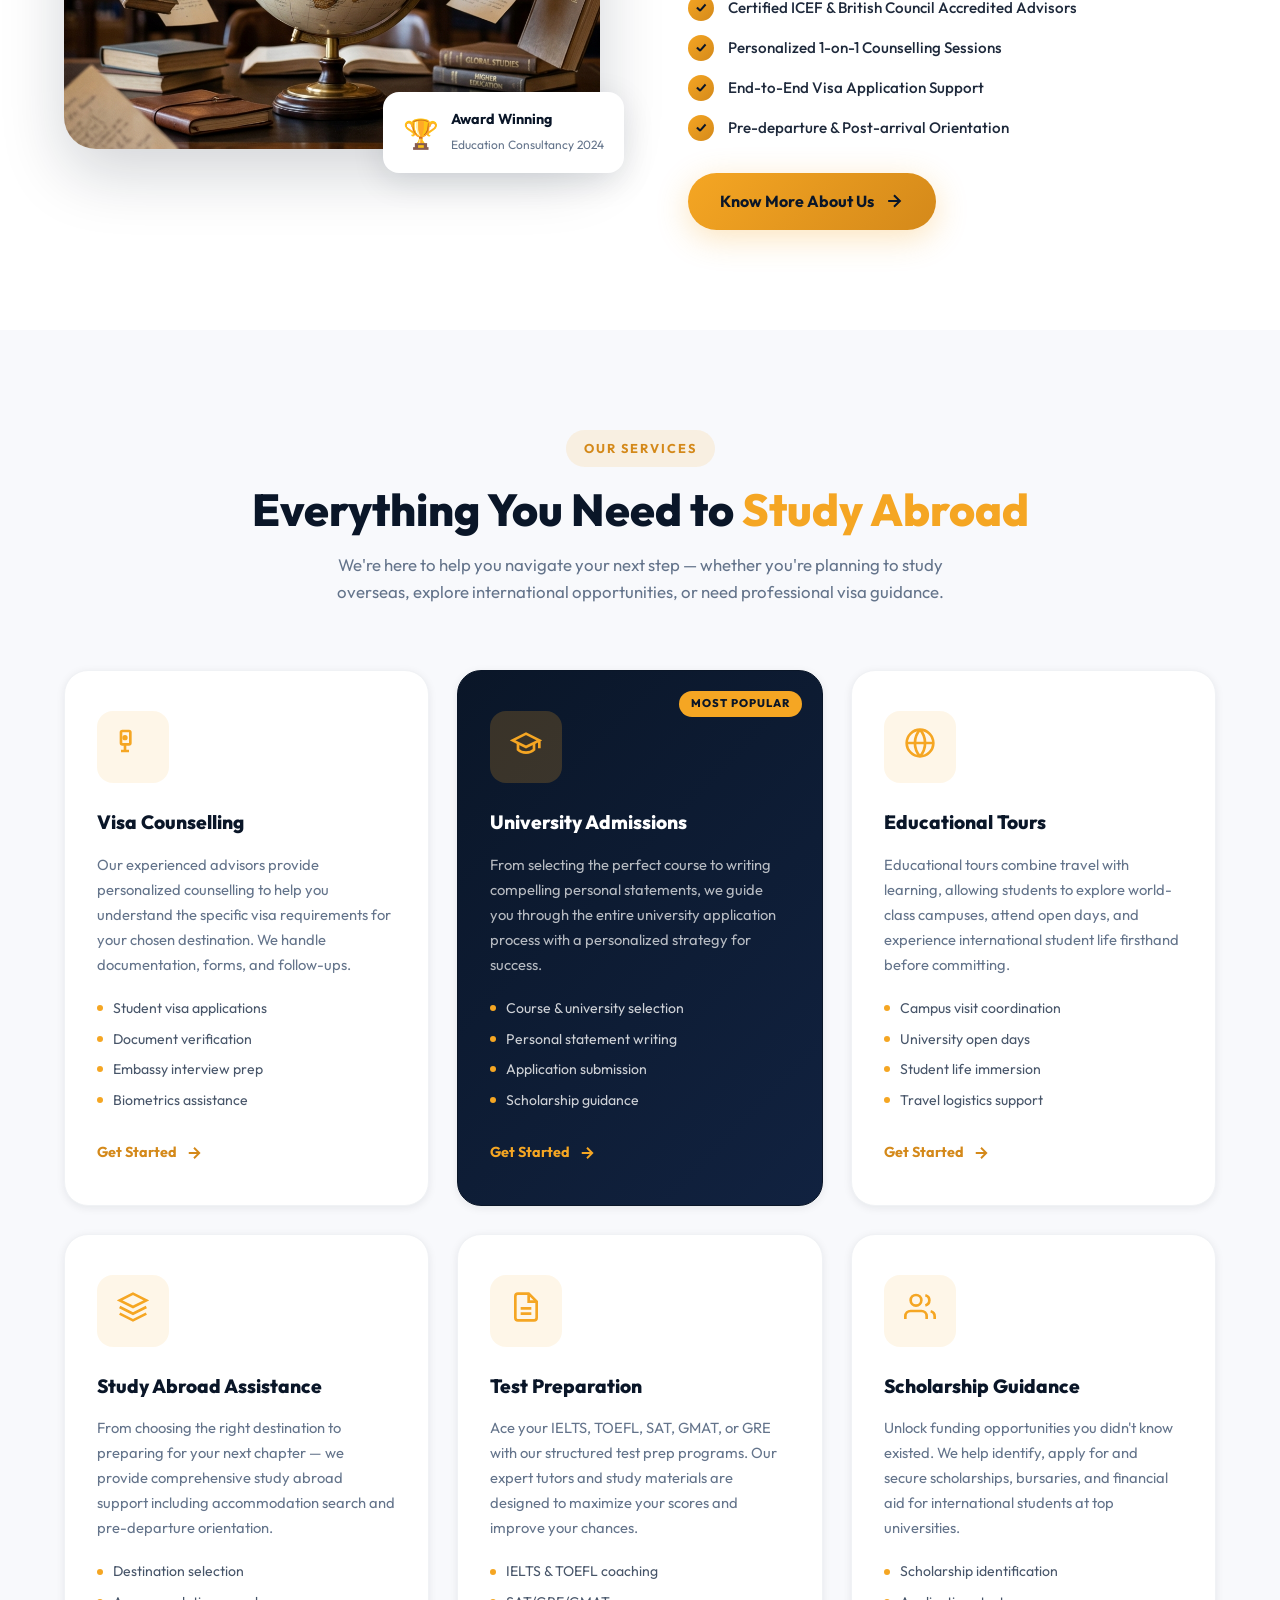
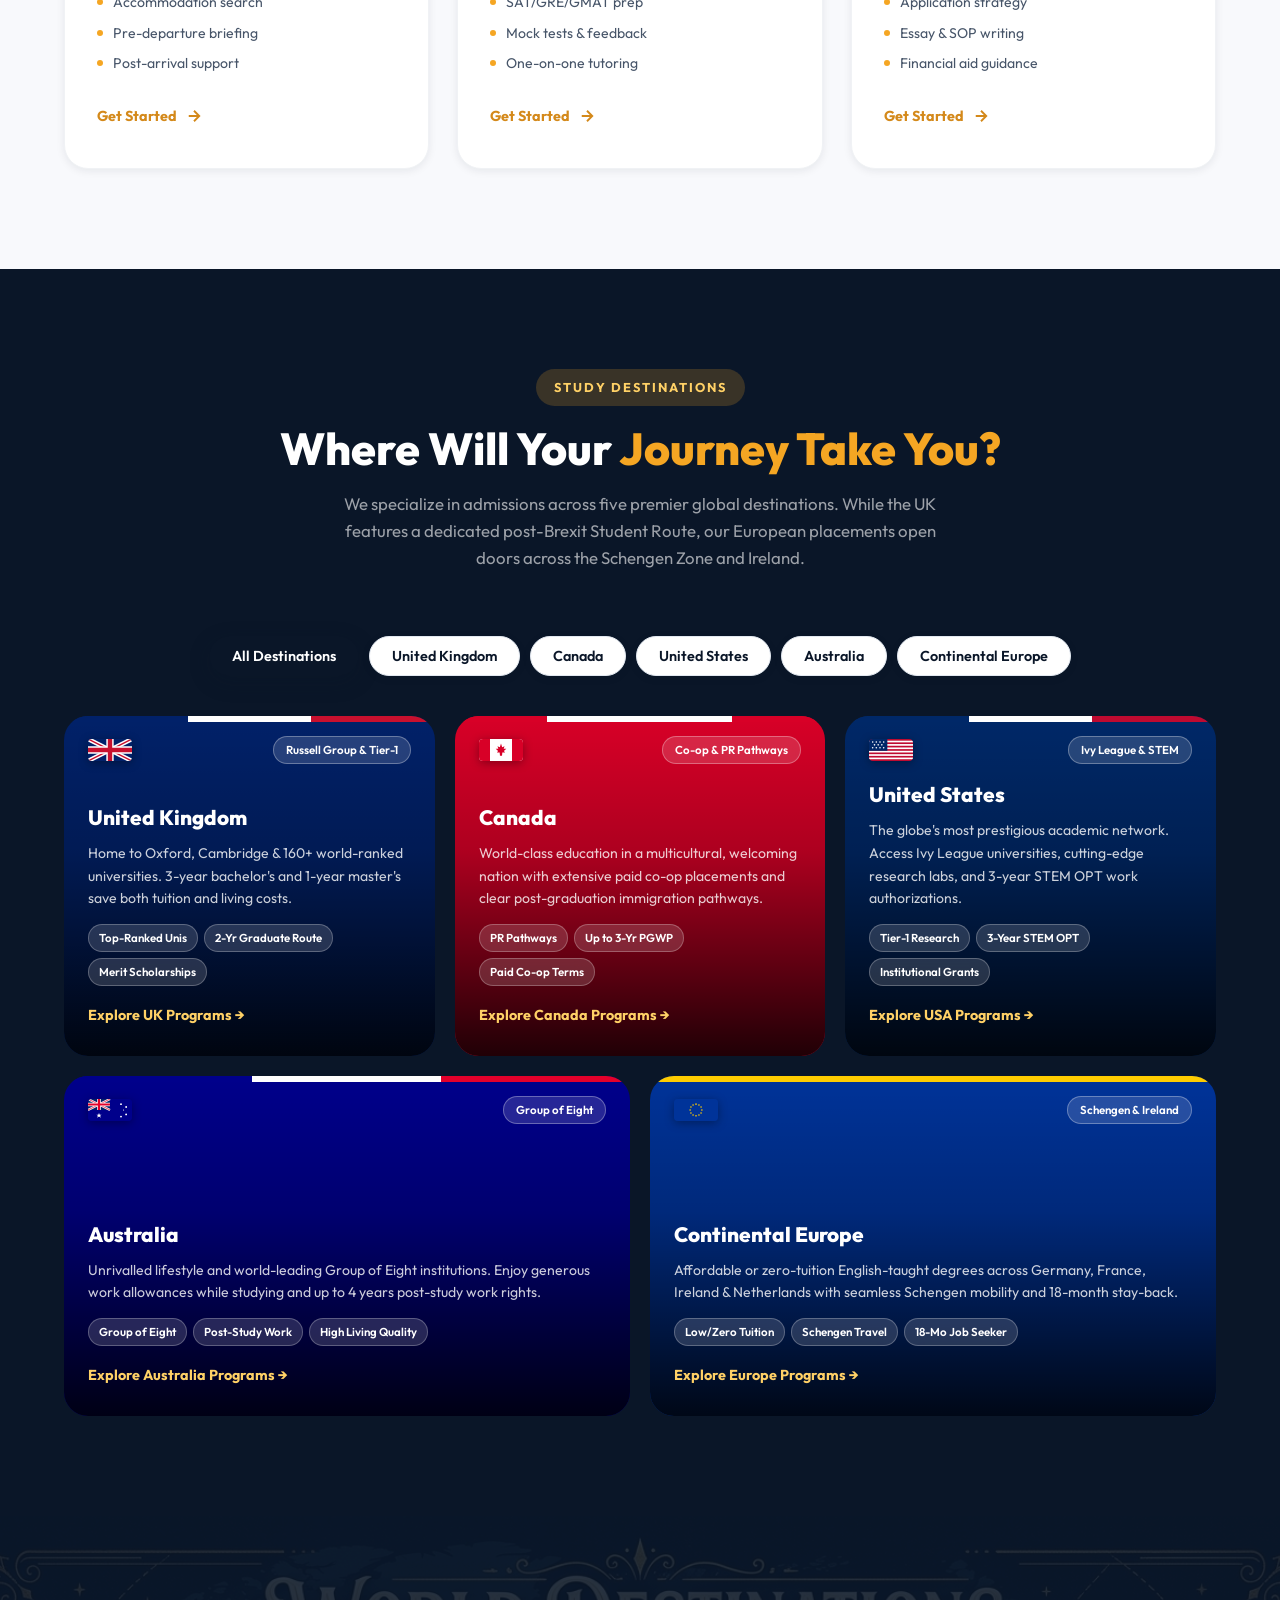
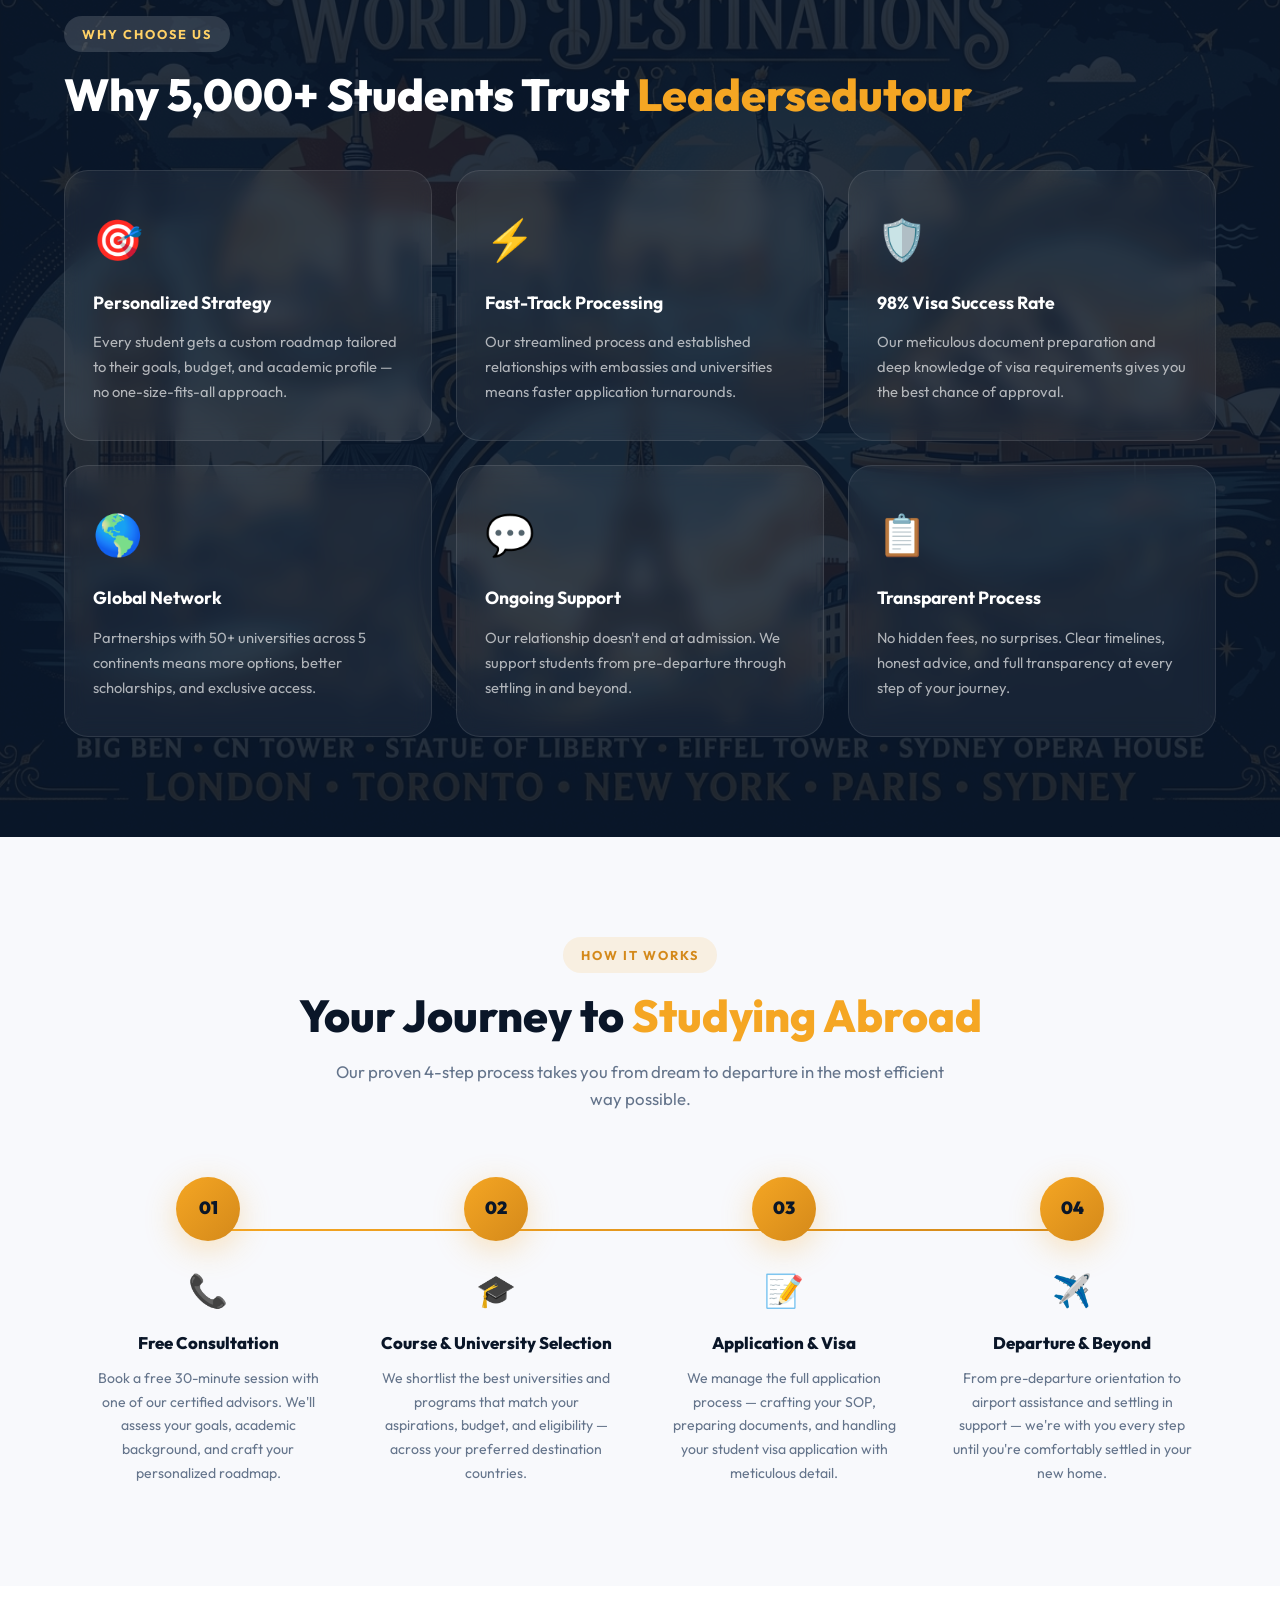
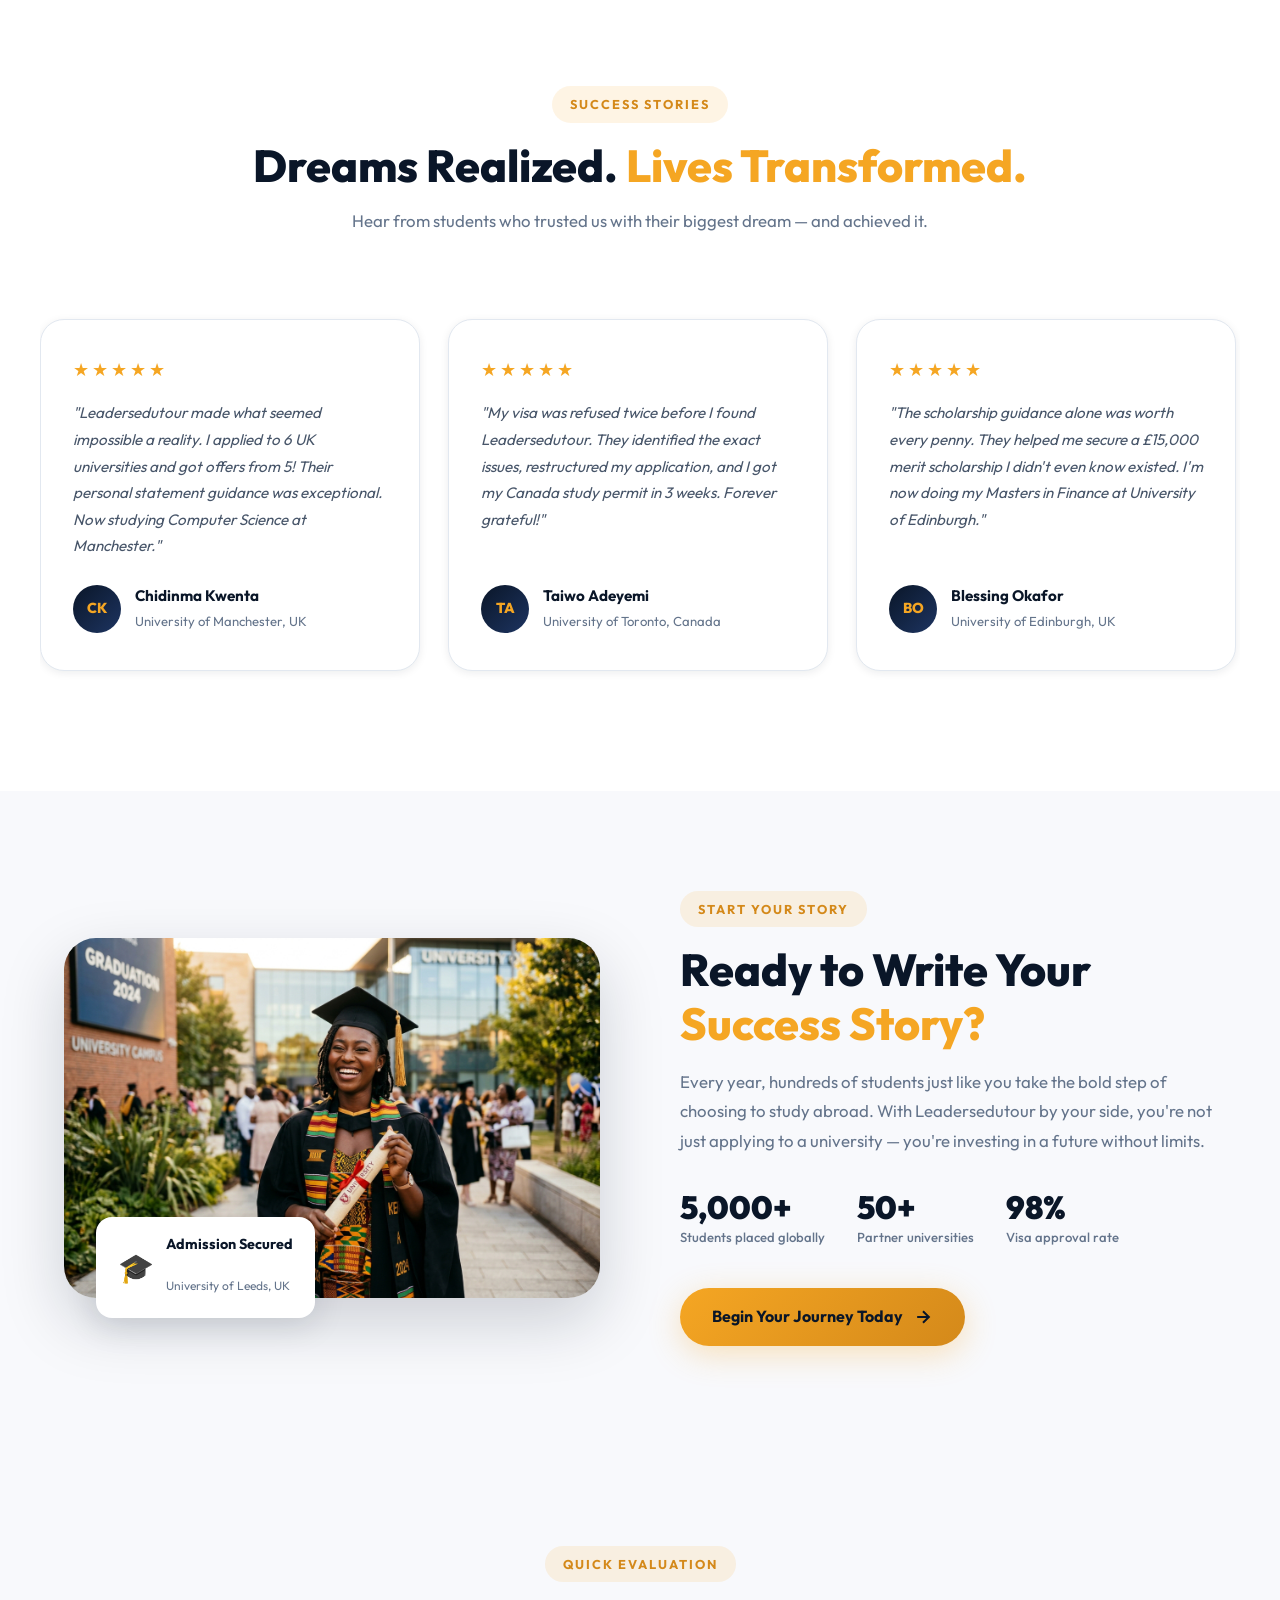
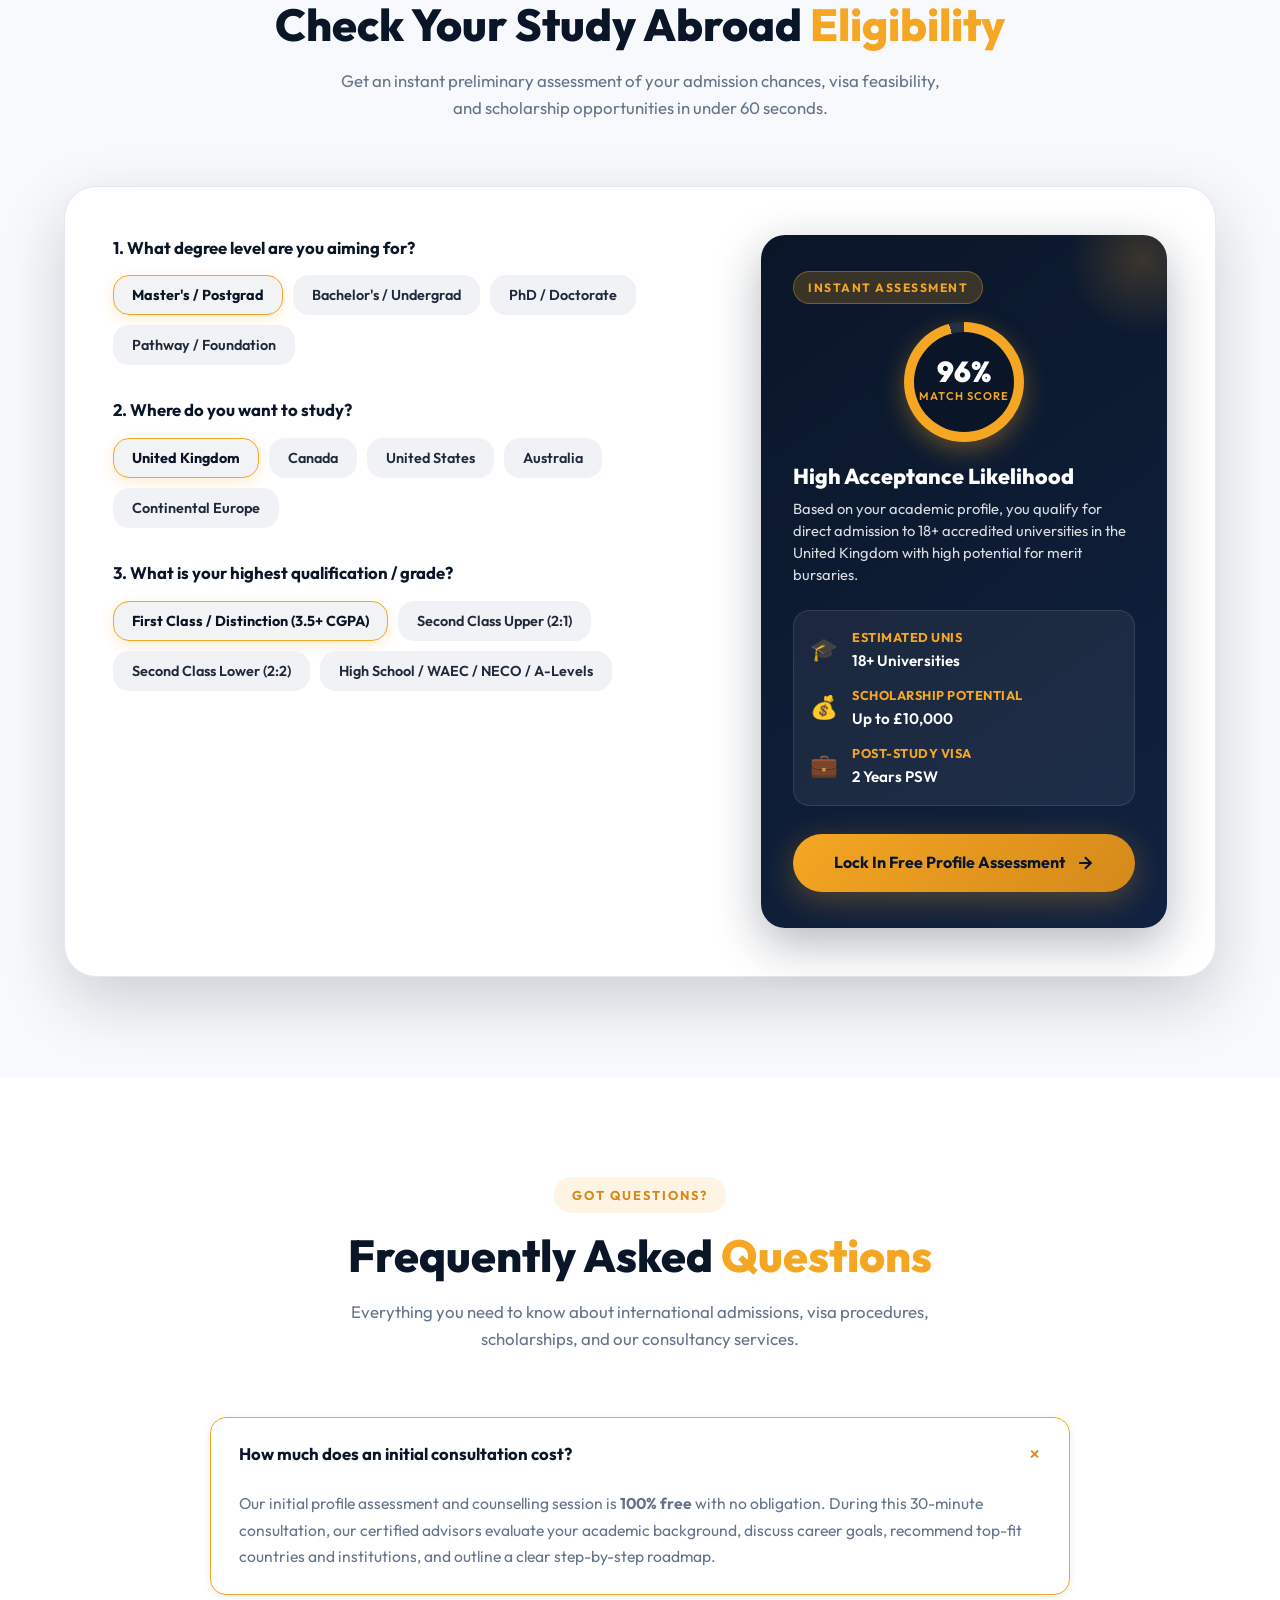
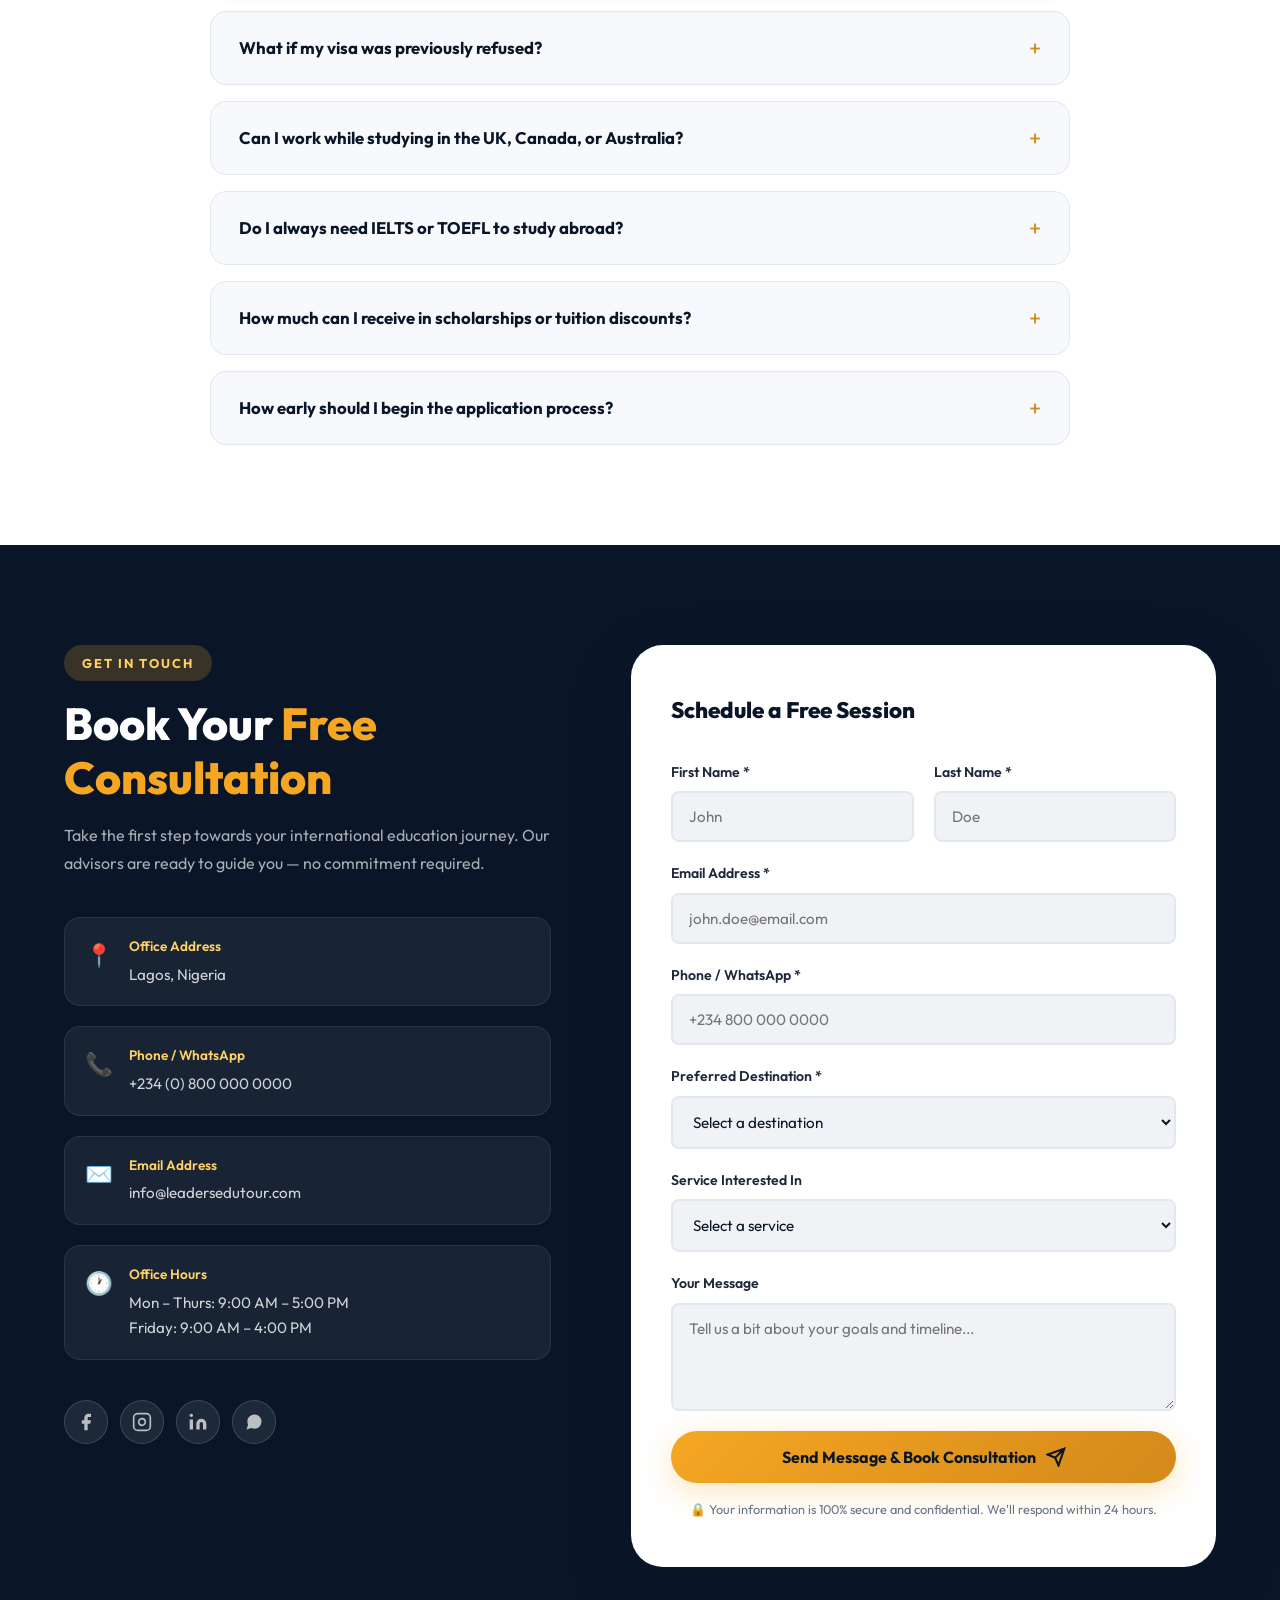
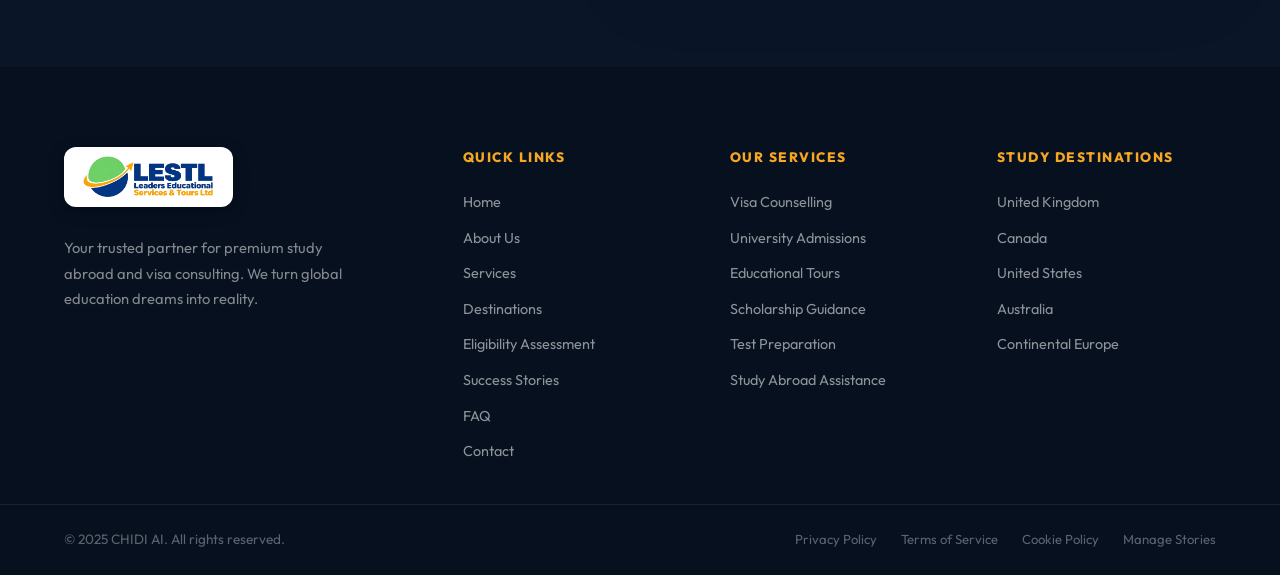
==== commit 0b74c5f2: "Add minimal Stories Admin page for name, school, and review" ====
--- a/index.html
+++ b/index.html
@@ -1131,6 +1131,7 @@
           <a href="#">Privacy Policy</a>
           <a href="#">Terms of Service</a>
           <a href="#">Cookie Policy</a>
+          <a href="admin.html">Manage Stories</a>
         </div>
       </div>
     </div>
@@ -1163,6 +1164,8 @@
     <span>Message sent! We'll be in touch within 24 hours.</span>
   </div>
 
+  <script src="stories-data.js"></script>
+  <script src="cms-store.js"></script>
   <script src="script.js"></script>
 </body>
 </html>
--- a/style.css
+++ b/style.css
@@ -1091,8 +1091,8 @@
 
 .testimonials-track {
   display: flex;
-  gap: 28px;
-  padding: 0 24px;
+  gap: 0;
+  padding: 0;
   animation: scroll-testimonials 40s linear infinite;
   width: max-content;
 }
@@ -1111,8 +1111,11 @@
   padding: 36px 32px;
   min-width: 380px;
   max-width: 380px;
+  margin-right: 28px;
   box-shadow: var(--shadow-sm);
   transition: var(--transition);
+  display: flex;
+  flex-direction: column;
 }
 
 .testimonial-card:hover {
@@ -1134,6 +1137,7 @@
   line-height: 1.75;
   margin-bottom: 24px;
   font-style: italic;
+  flex: 1;
 }
 
 .testimonial-author {
@@ -2005,7 +2009,7 @@
   .destinations-grid { grid-template-columns: 1fr; }
   .why-grid { grid-template-columns: 1fr; }
   .process-timeline { grid-template-columns: 1fr; }
-  .testimonial-card { min-width: 300px; max-width: 300px; }
+  .testimonial-card { min-width: 300px; max-width: 300px; margin-right: 20px; padding: 26px 22px; }
   .eligibility-card { padding: 24px; }
   .eval-options { flex-direction: column; }
   .contact-form-wrap { padding: 32px 24px; }
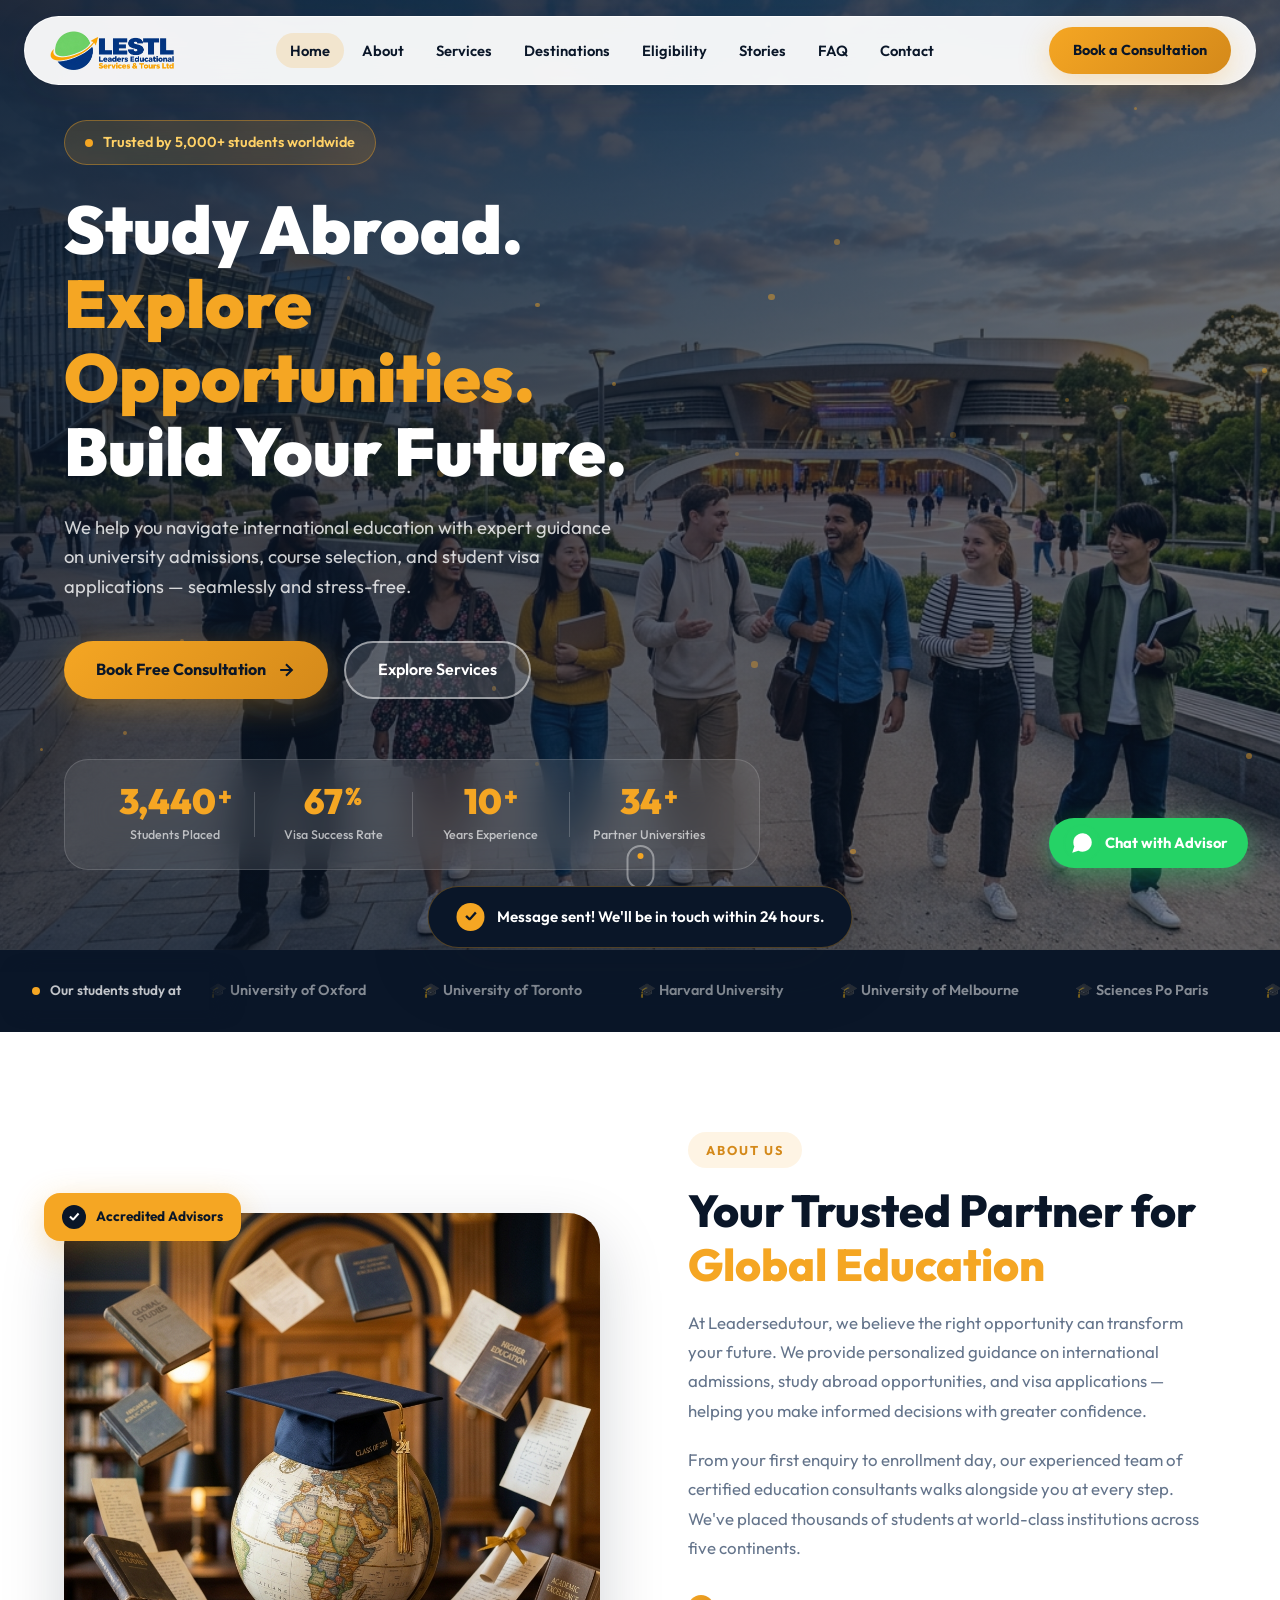
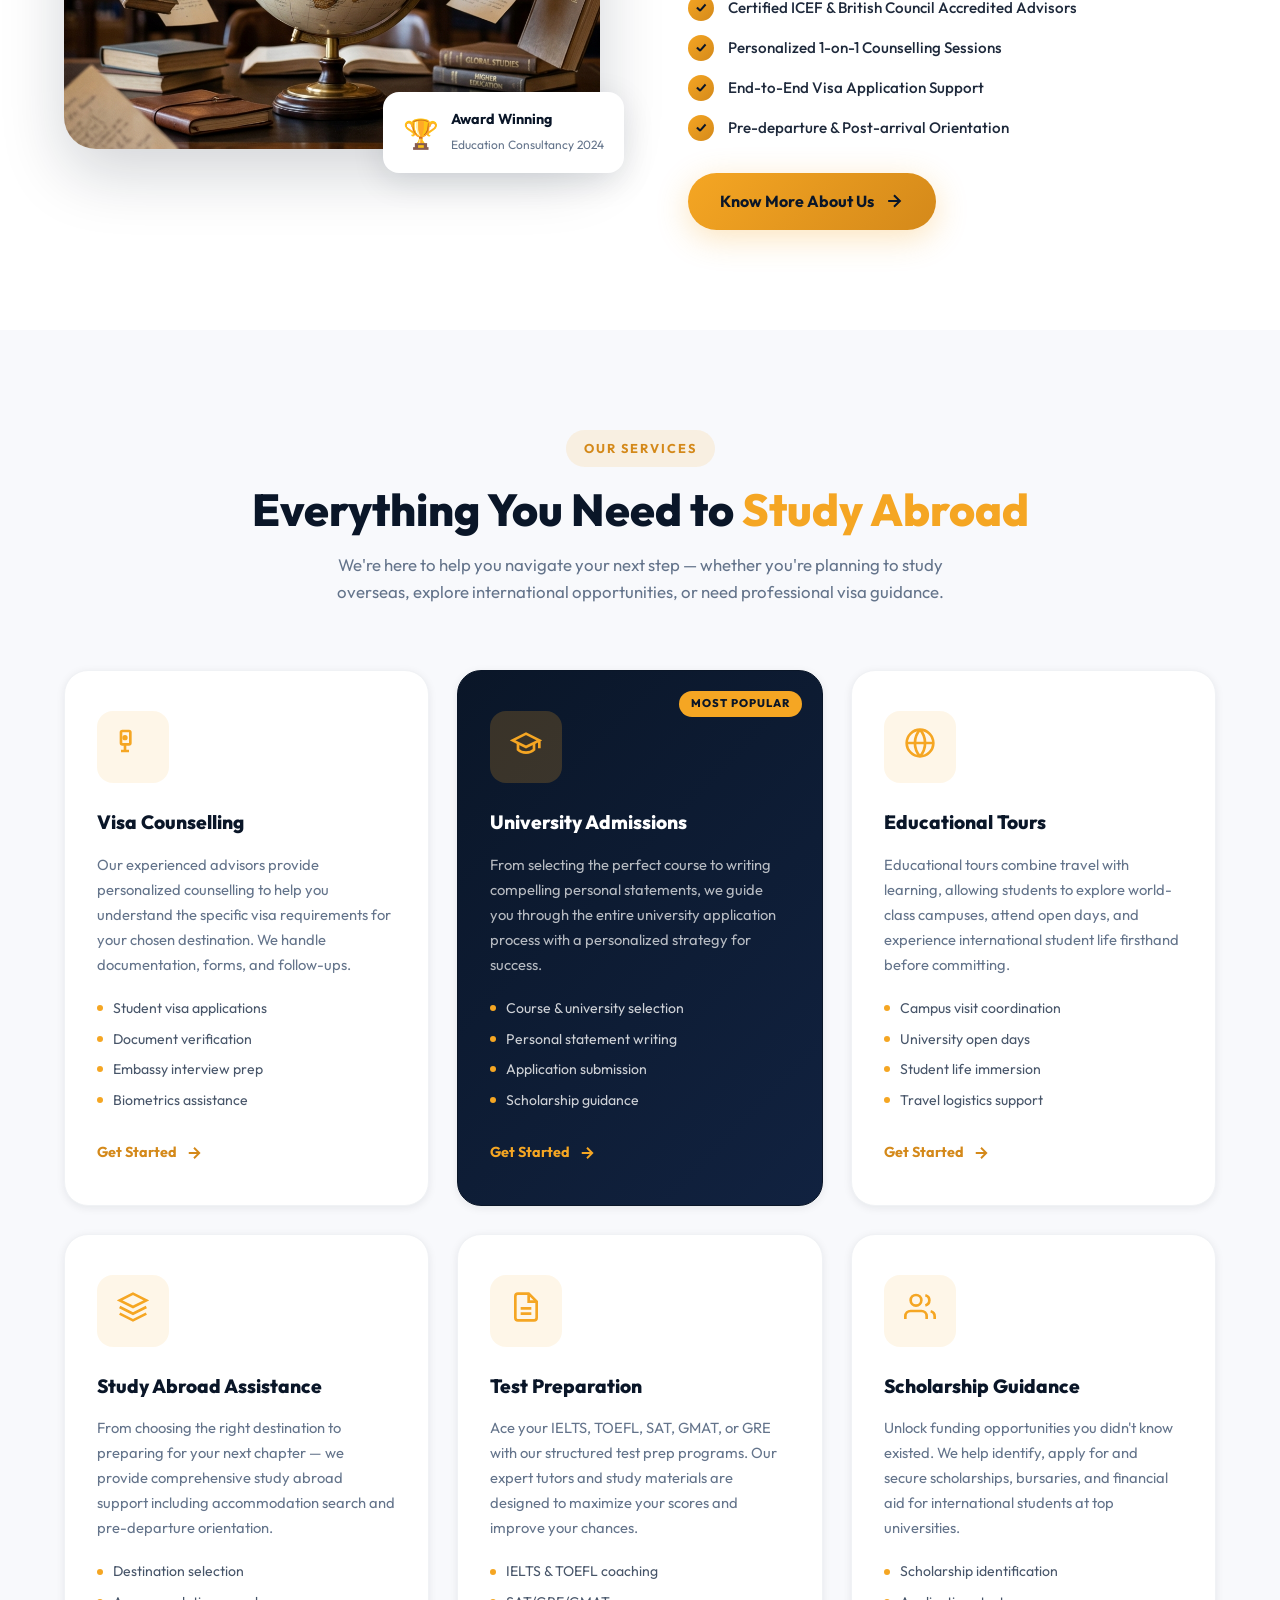
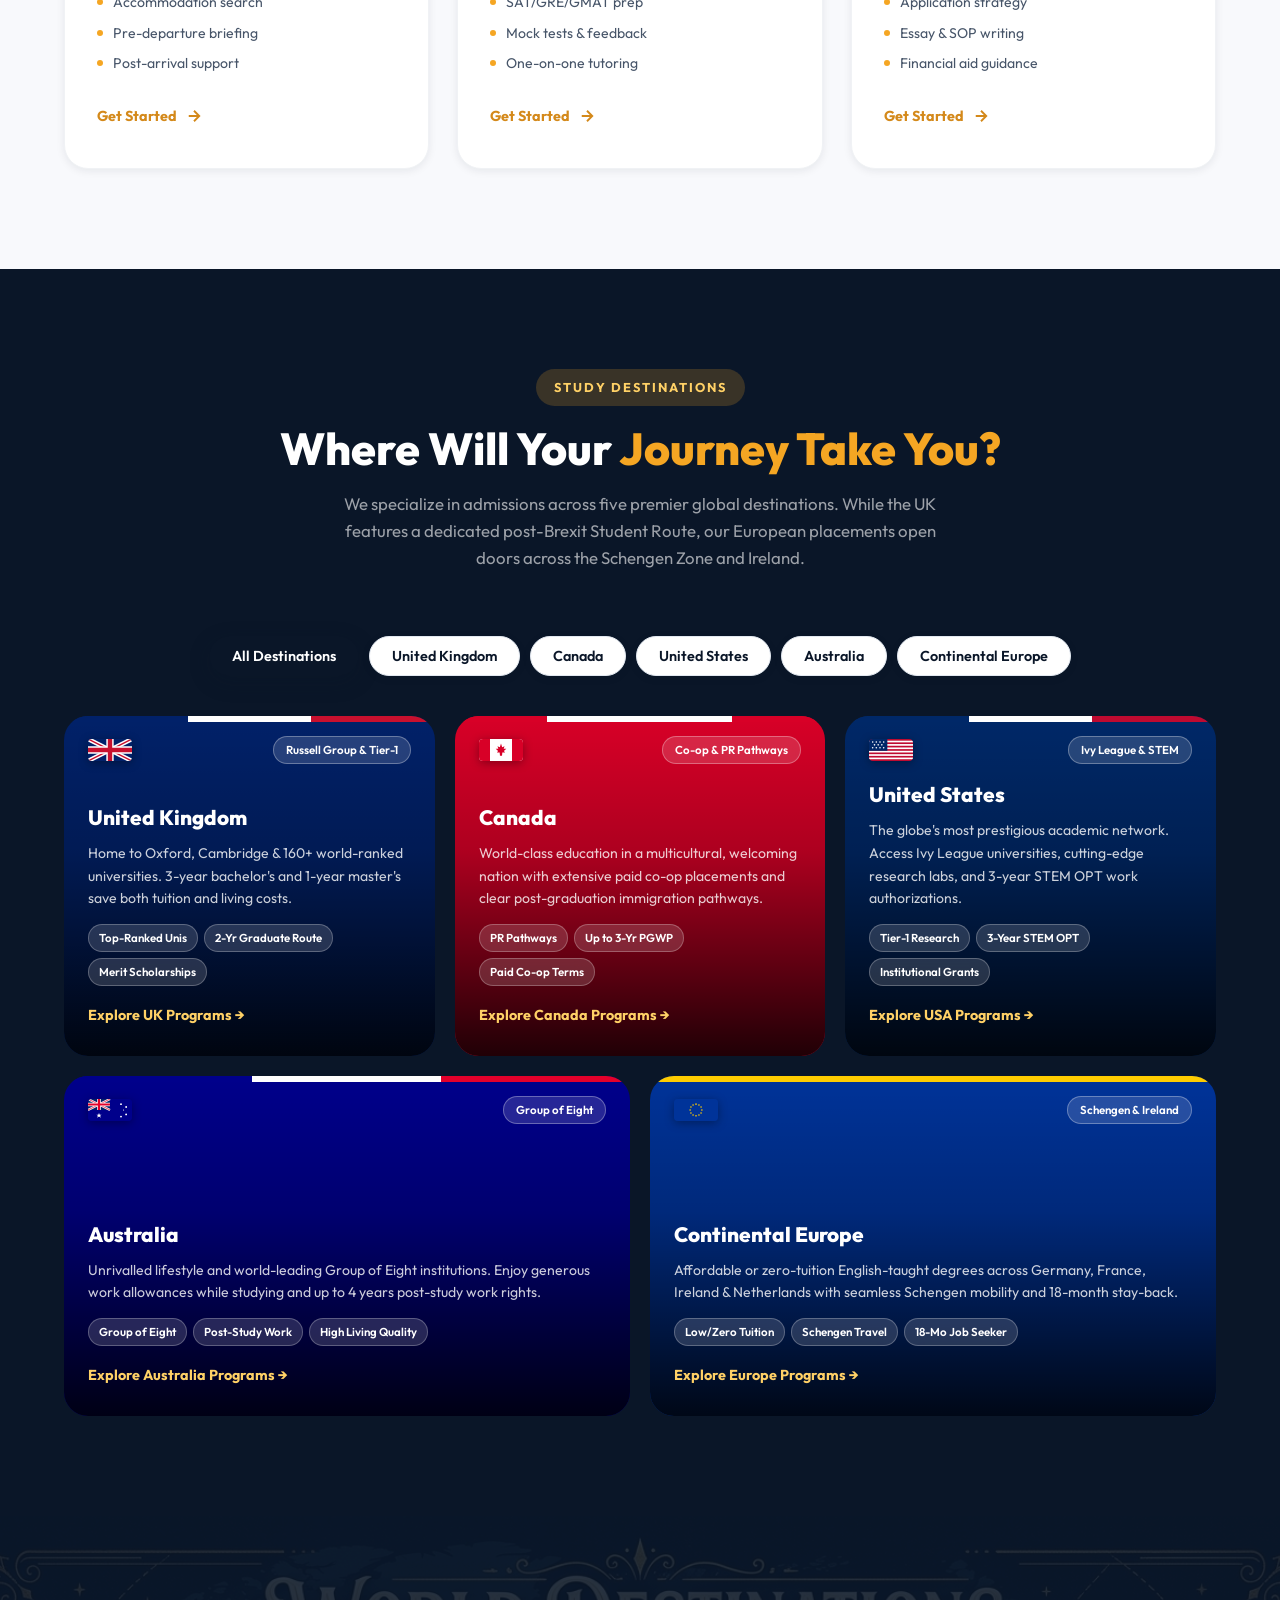
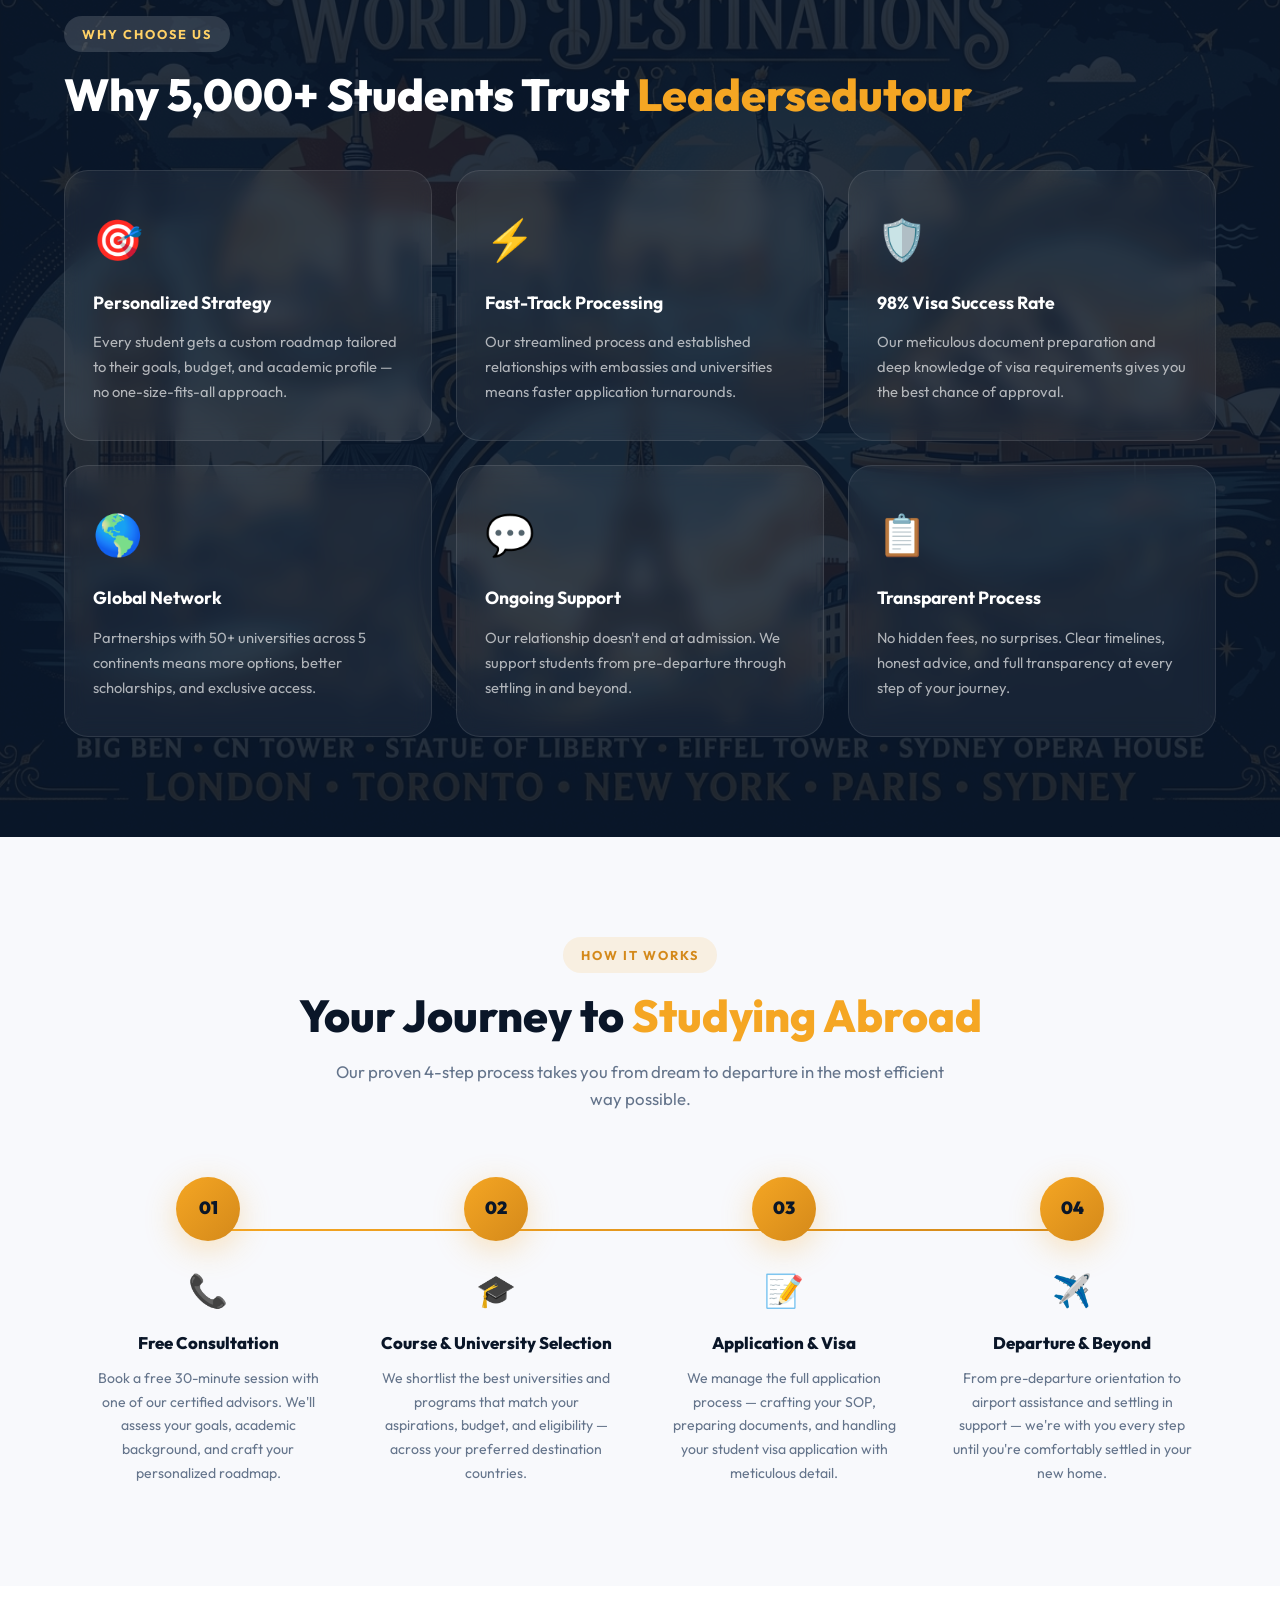
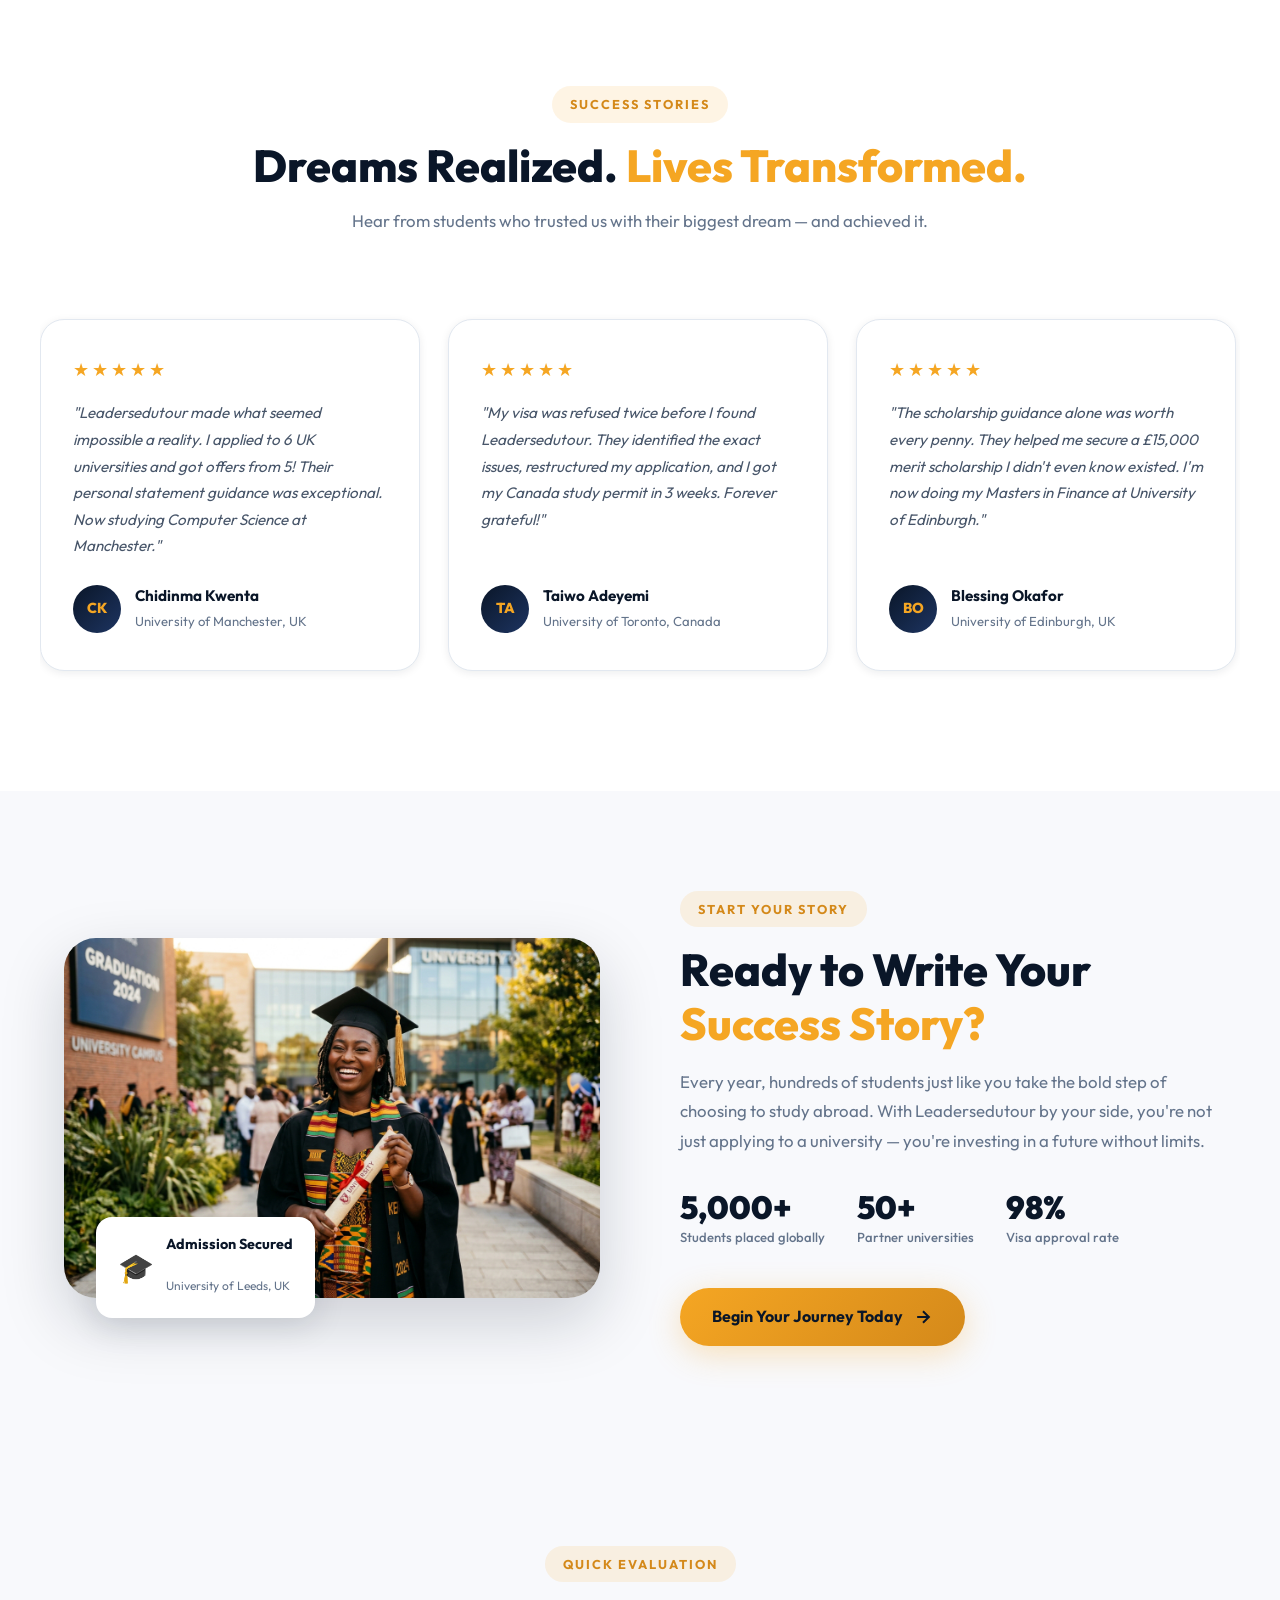
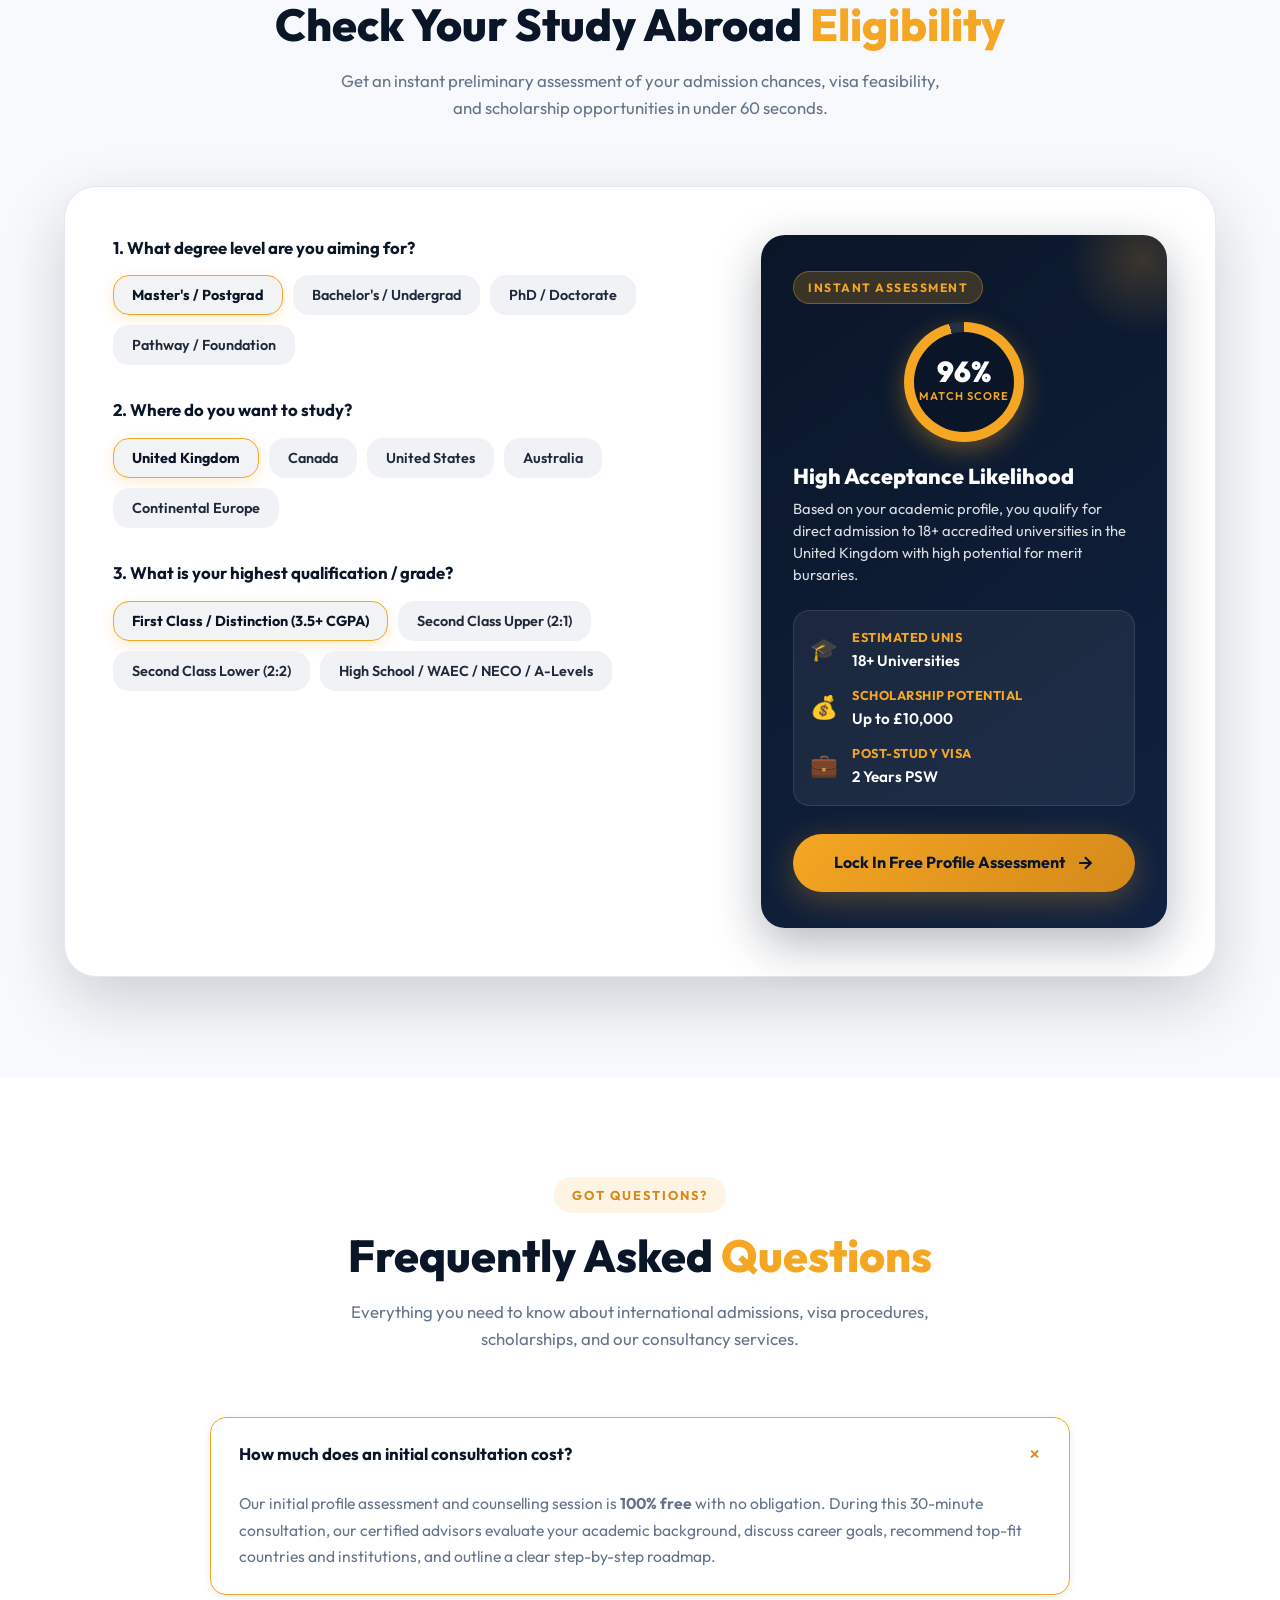
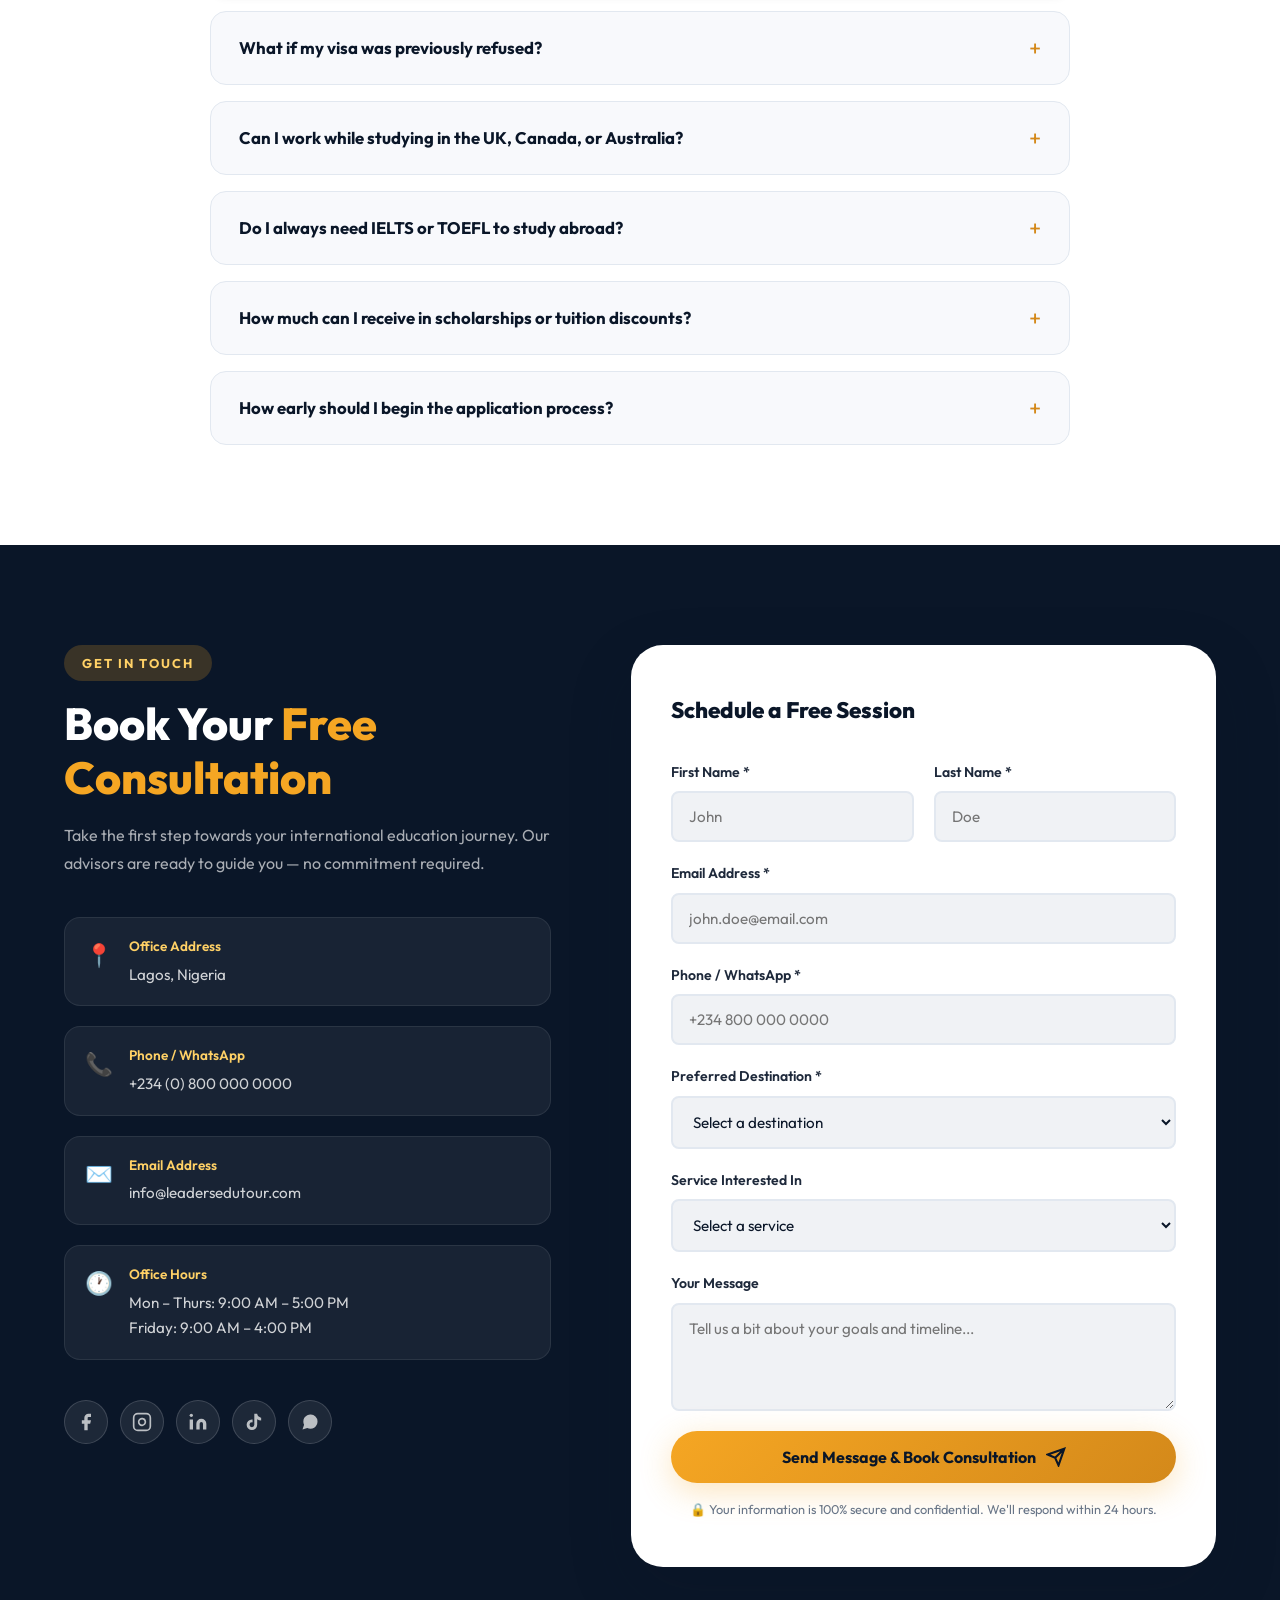
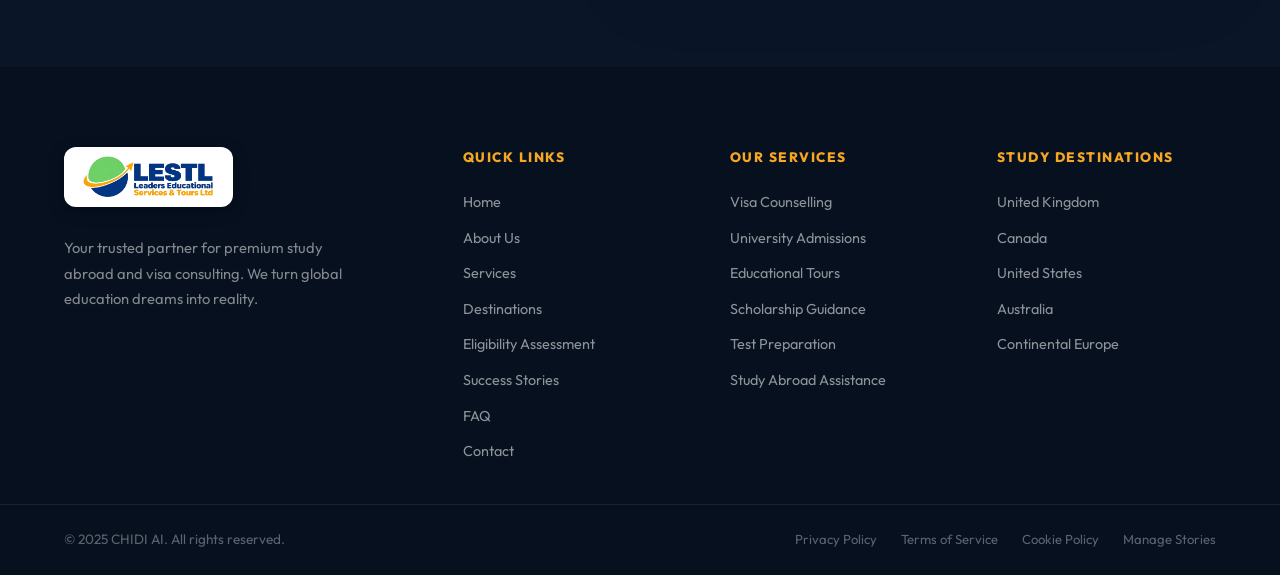
==== commit 75668301: "Link company LinkedIn, Instagram, and TikTok icons" ====
--- a/index.html
+++ b/index.html
@@ -993,11 +993,14 @@
             <a href="#" class="social-link" id="facebookLink" aria-label="Facebook">
               <svg width="20" height="20" viewBox="0 0 24 24" fill="currentColor"><path d="M18 2h-3a5 5 0 00-5 5v3H7v4h3v8h4v-8h3l1-4h-4V7a1 1 0 011-1h3z"/></svg>
             </a>
-            <a href="#" class="social-link" id="instagramLink" aria-label="Instagram">
+            <a href="https://www.instagram.com/leadersedutour.ltd/" target="_blank" rel="noopener noreferrer" class="social-link" id="instagramLink" aria-label="Instagram">
               <svg width="20" height="20" viewBox="0 0 24 24" fill="none" stroke="currentColor" stroke-width="2"><rect x="2" y="2" width="20" height="20" rx="5" ry="5"/><path d="M16 11.37A4 4 0 1112.63 8 4 4 0 0116 11.37z"/><line x1="17.5" y1="6.5" x2="17.51" y2="6.5"/></svg>
             </a>
-            <a href="#" class="social-link" id="linkedinLink" aria-label="LinkedIn">
+            <a href="https://www.linkedin.com/company/leaders-educational-services-and-tours-ltd/" target="_blank" rel="noopener noreferrer" class="social-link" id="linkedinLink" aria-label="LinkedIn">
               <svg width="20" height="20" viewBox="0 0 24 24" fill="currentColor"><path d="M16 8a6 6 0 016 6v7h-4v-7a2 2 0 00-2-2 2 2 0 00-2 2v7h-4v-7a6 6 0 016-6zM2 9h4v12H2z"/><circle cx="4" cy="4" r="2"/></svg>
+            </a>
+            <a href="https://www.tiktok.com/@leadersedutourltd" target="_blank" rel="noopener noreferrer" class="social-link" id="tiktokLink" aria-label="TikTok">
+              <svg width="20" height="20" viewBox="0 0 24 24" fill="currentColor"><path d="M19.59 6.69a4.83 4.83 0 01-3.77-4.25V2h-3.45v13.67a2.89 2.89 0 01-2.88 2.5 2.89 2.89 0 01-2.89-2.89 2.89 2.89 0 012.89-2.89c.28 0 .54.04.79.1V9.01a6.27 6.27 0 00-.79-.05A6.34 6.34 0 003.15 15.3a6.34 6.34 0 006.34 6.34 6.34 6.34 0 006.33-6.34V8.81a8.26 8.26 0 004.77 1.52V6.88a4.84 4.84 0 01-1-.19z"/></svg>
             </a>
             <a href="#" class="social-link" id="whatsappLink" aria-label="WhatsApp">
               <svg width="20" height="20" viewBox="0 0 24 24" fill="currentColor"><path d="M21 11.5a8.38 8.38 0 01-.9 3.8 8.5 8.5 0 01-7.6 4.7 8.38 8.38 0 01-3.8-.9L3 21l1.9-5.7a8.38 8.38 0 01-.9-3.8 8.5 8.5 0 014.7-7.6 8.38 8.38 0 013.8-.9h.5a8.48 8.48 0 018 8v.5z"/></svg>
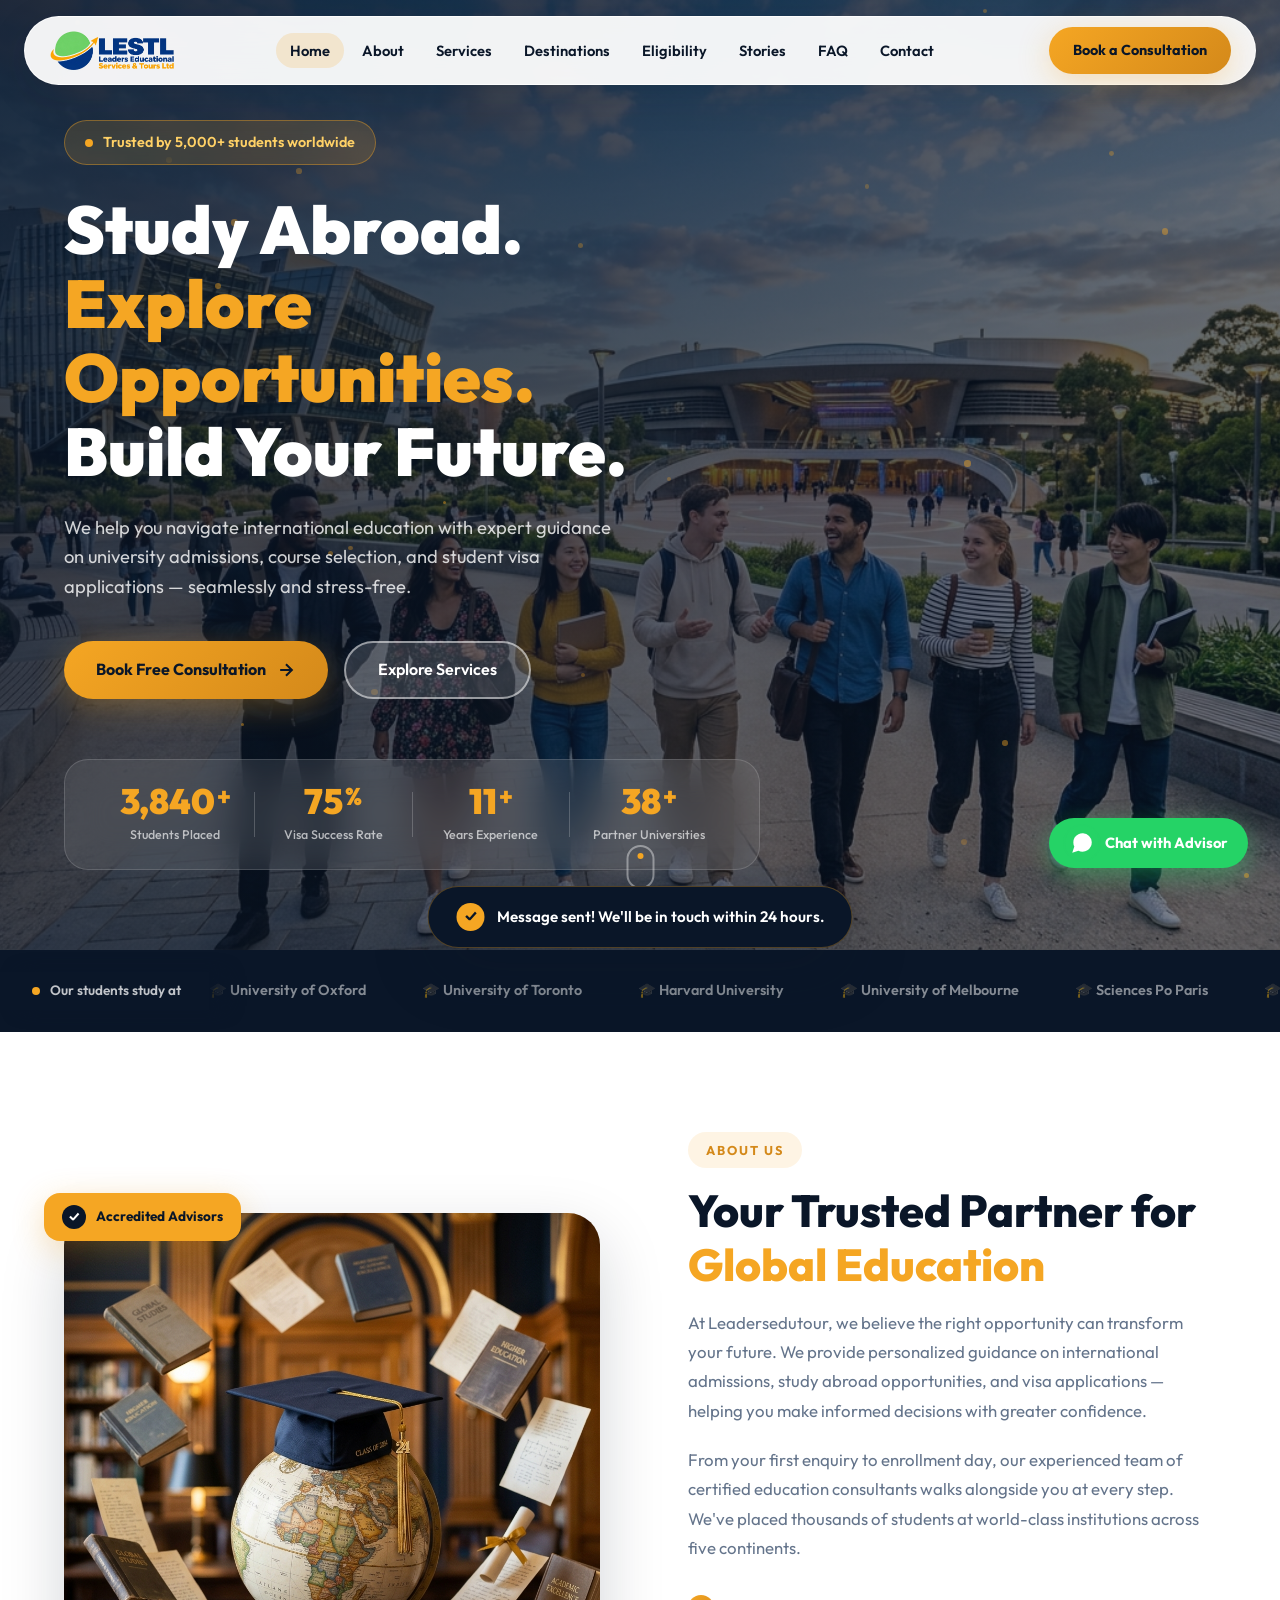
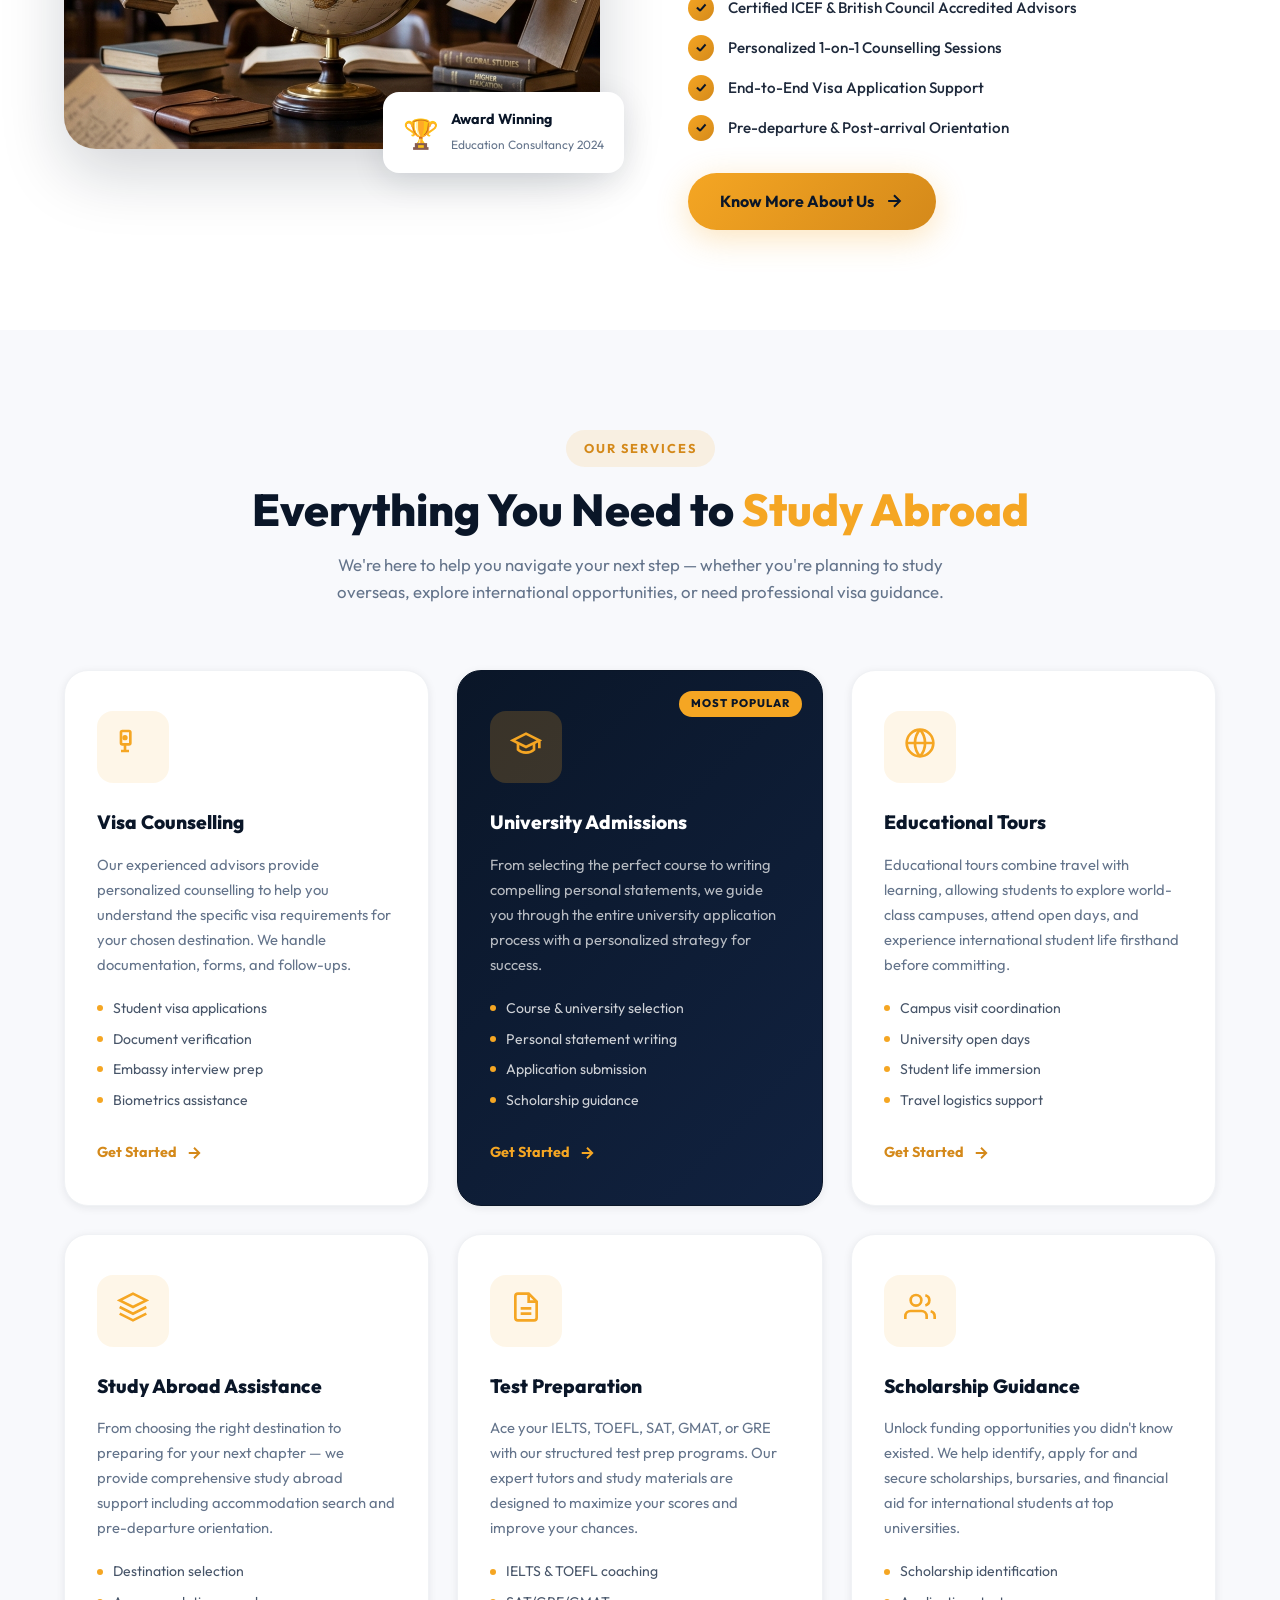
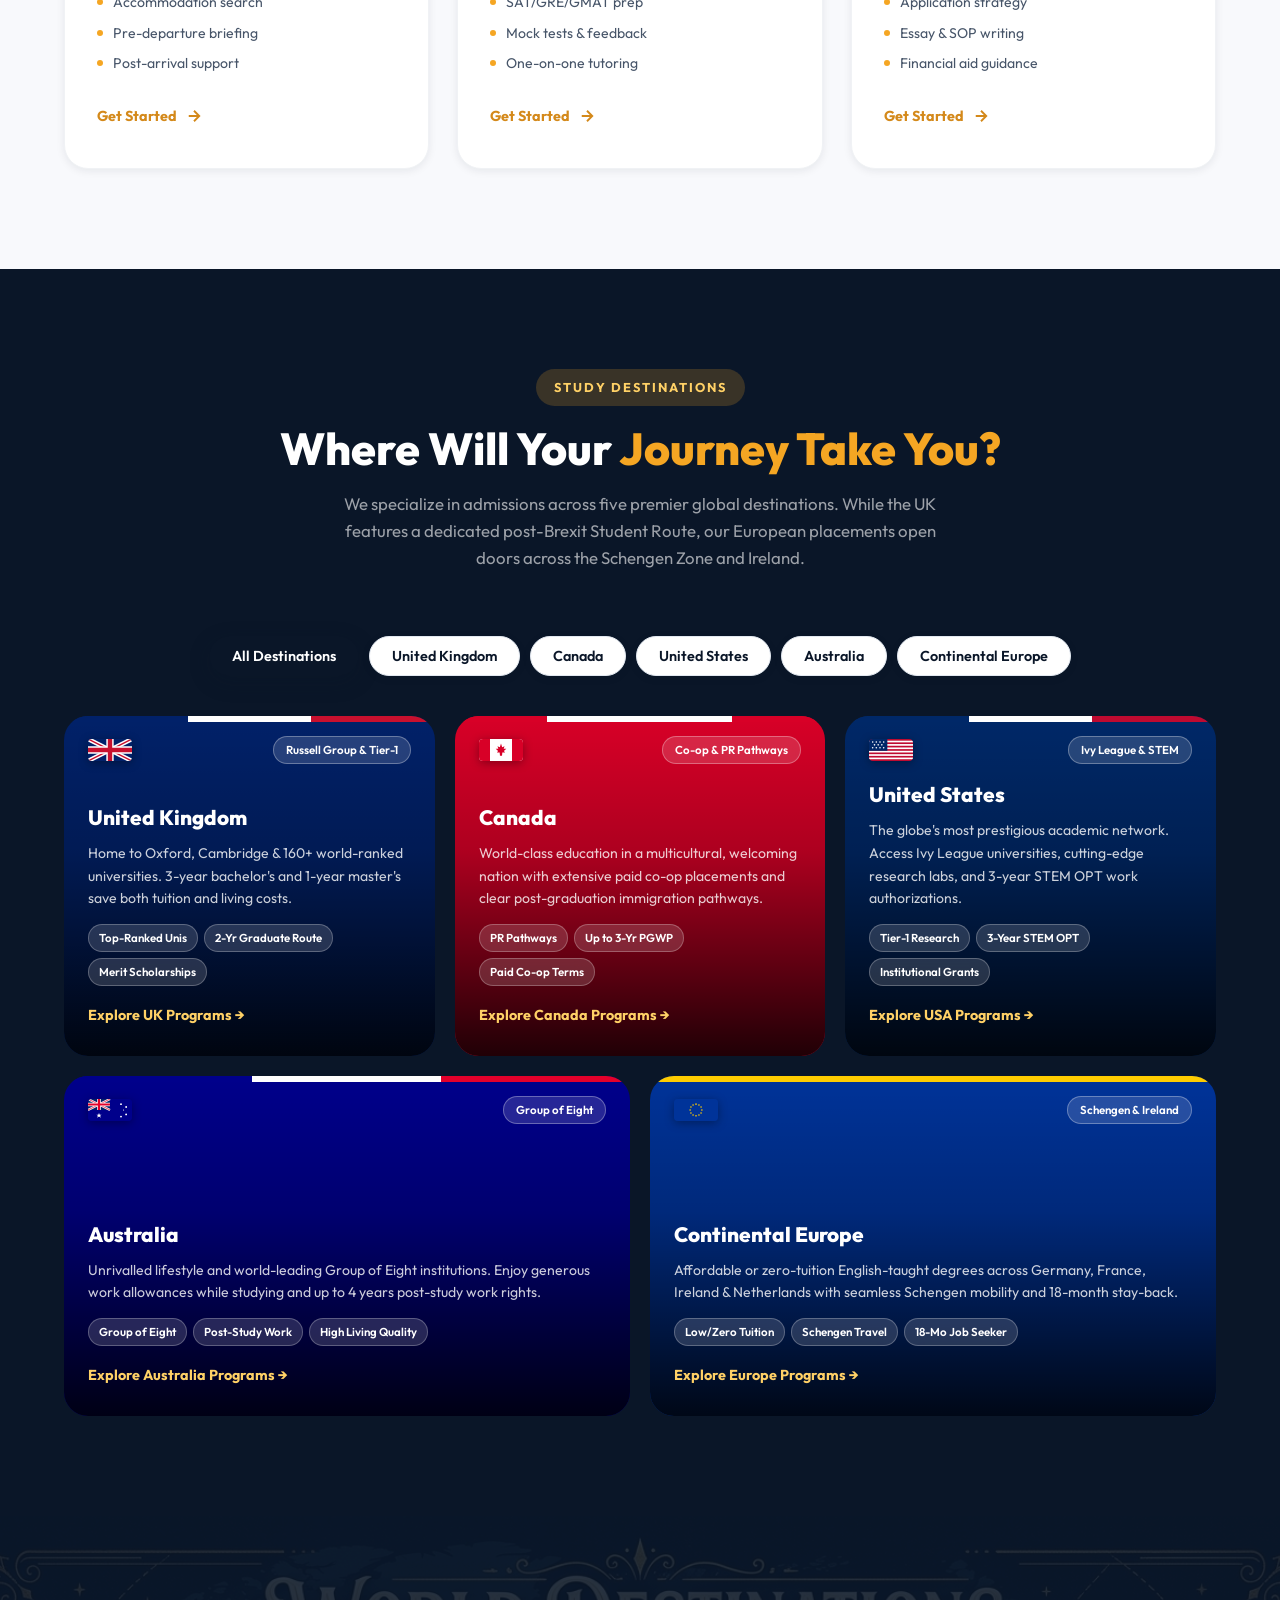
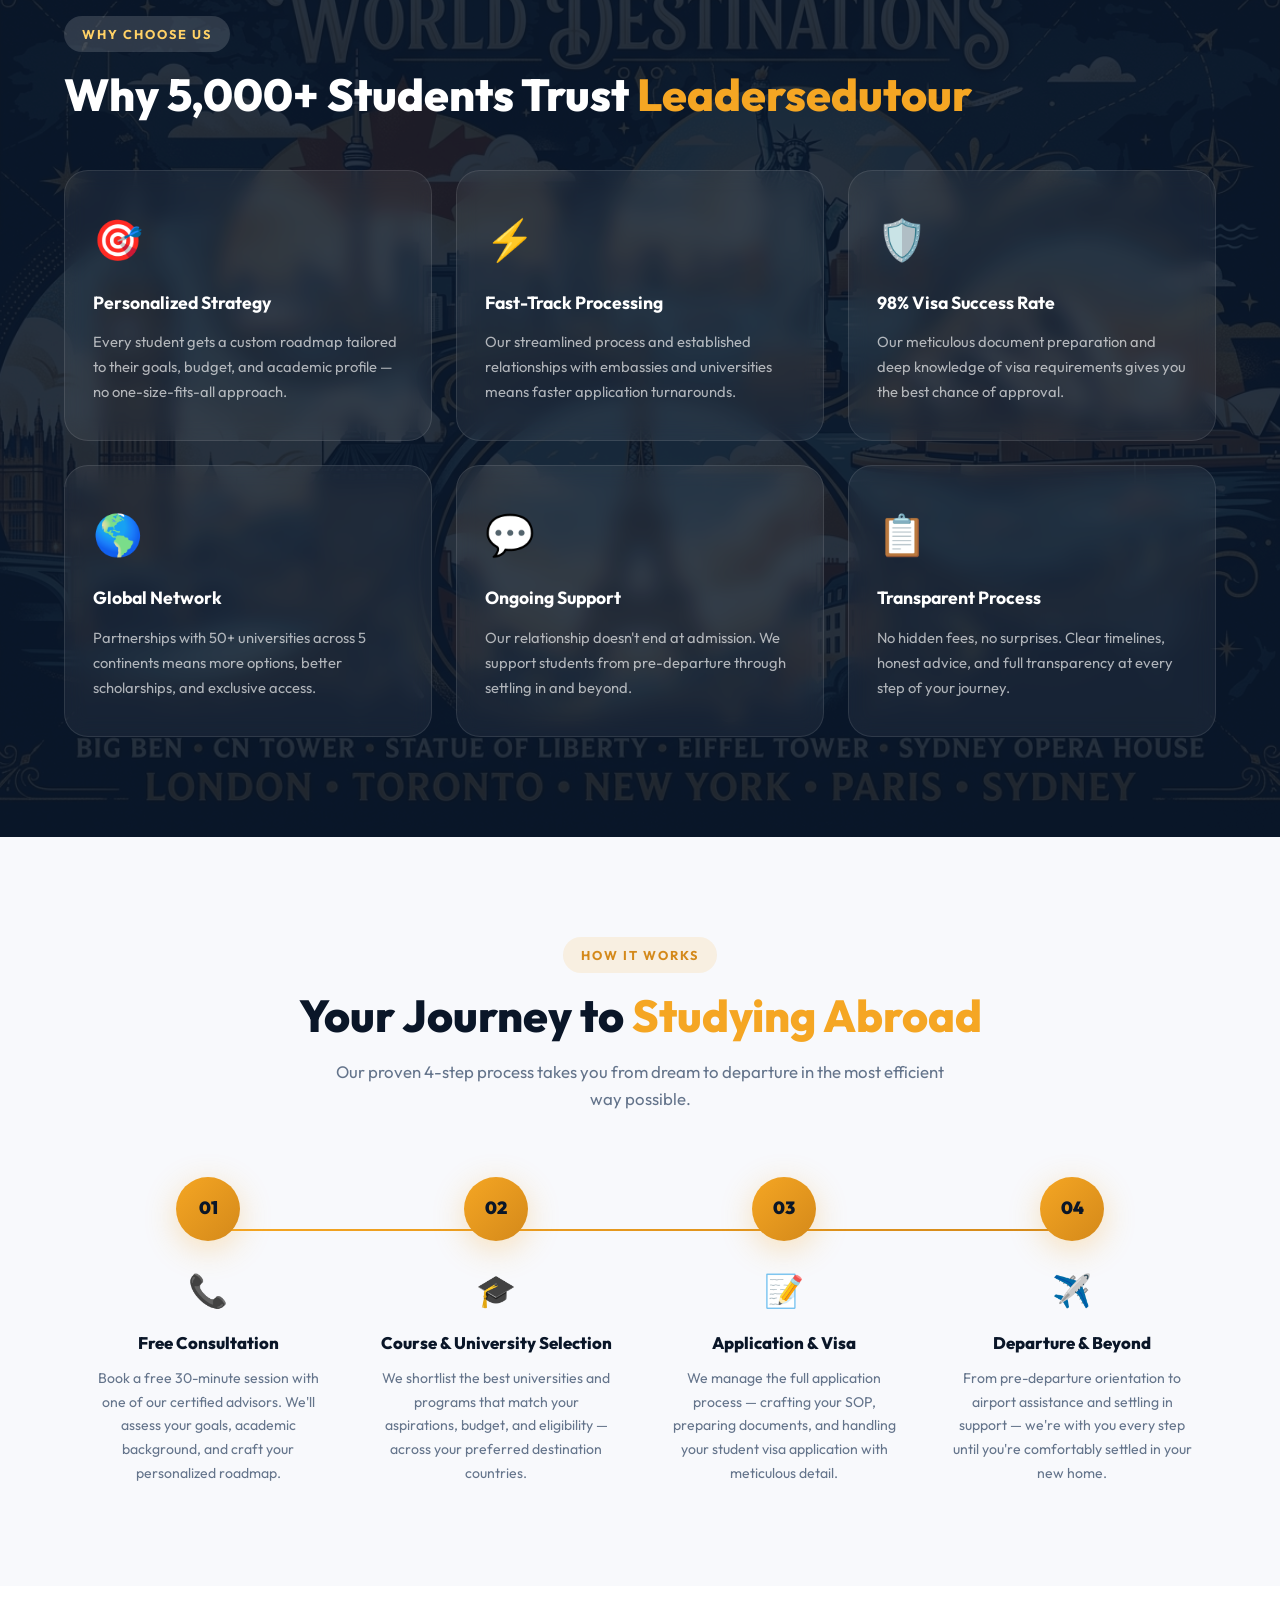
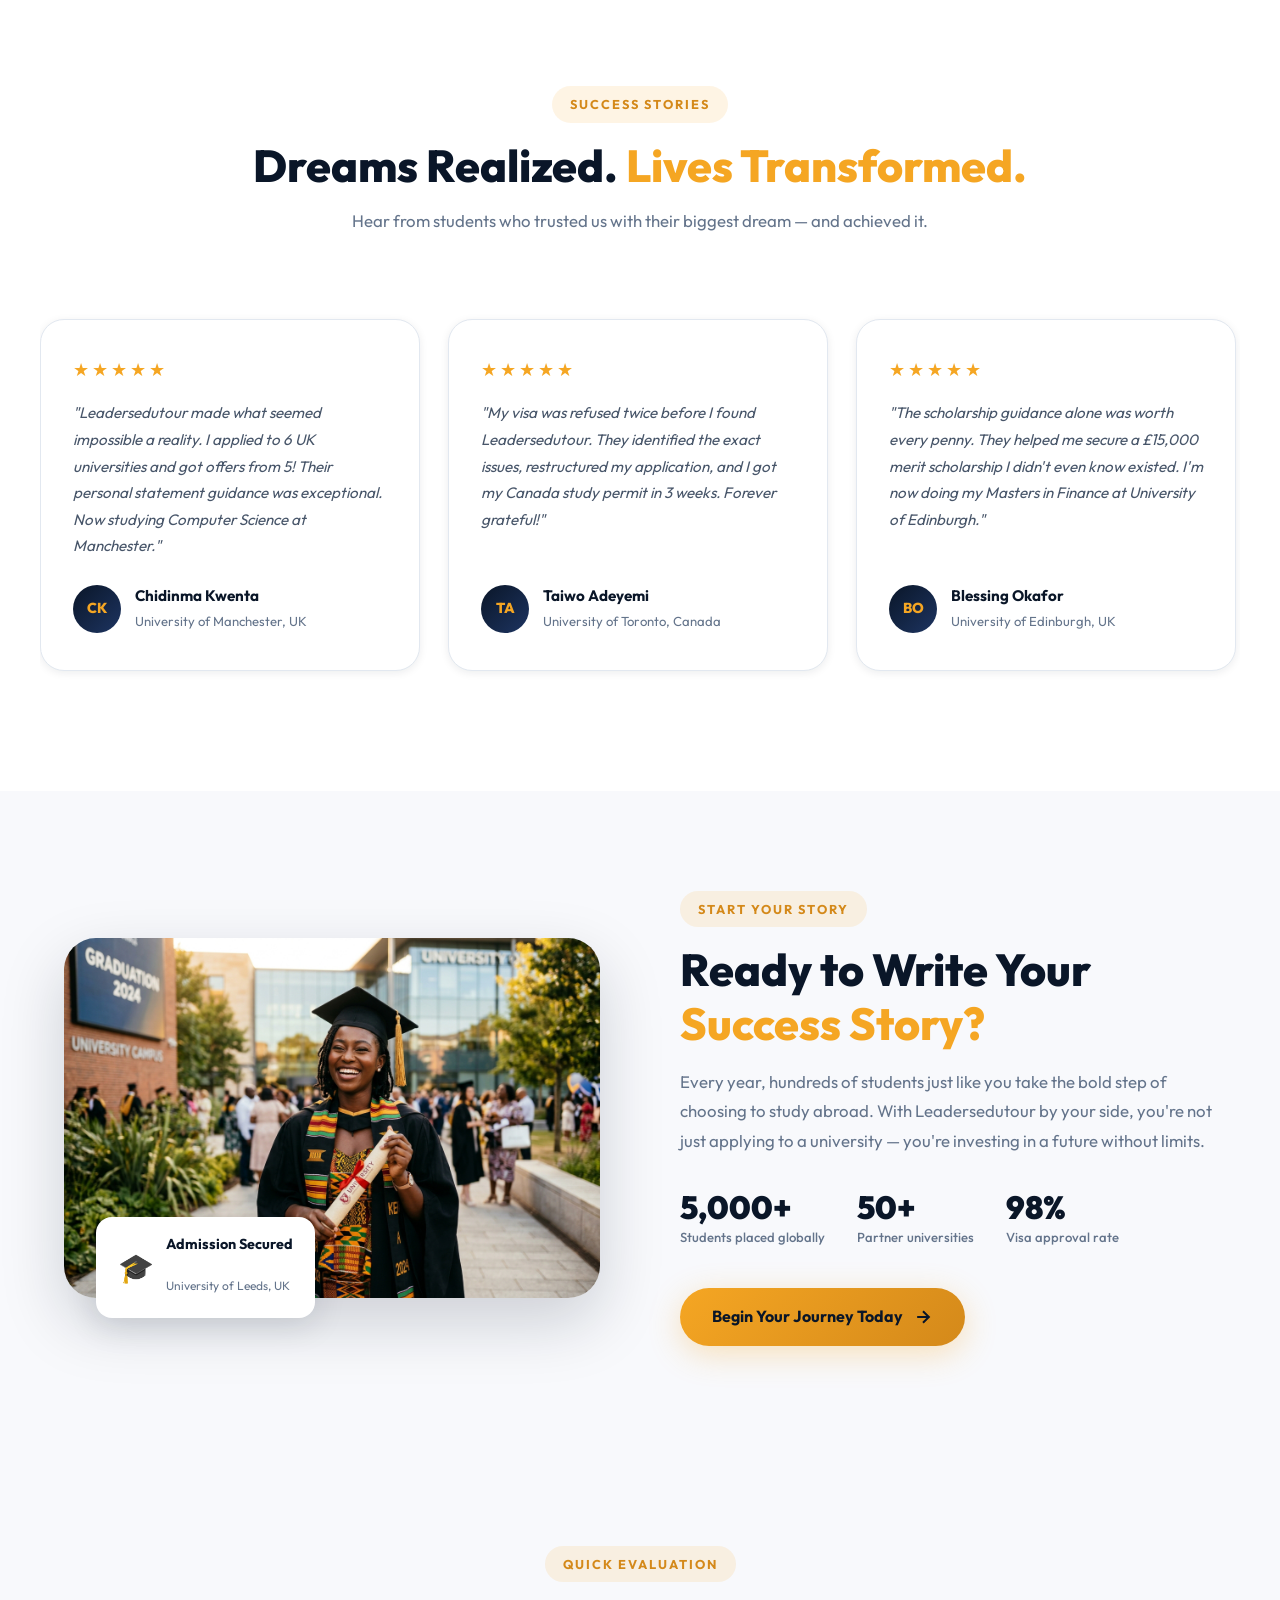
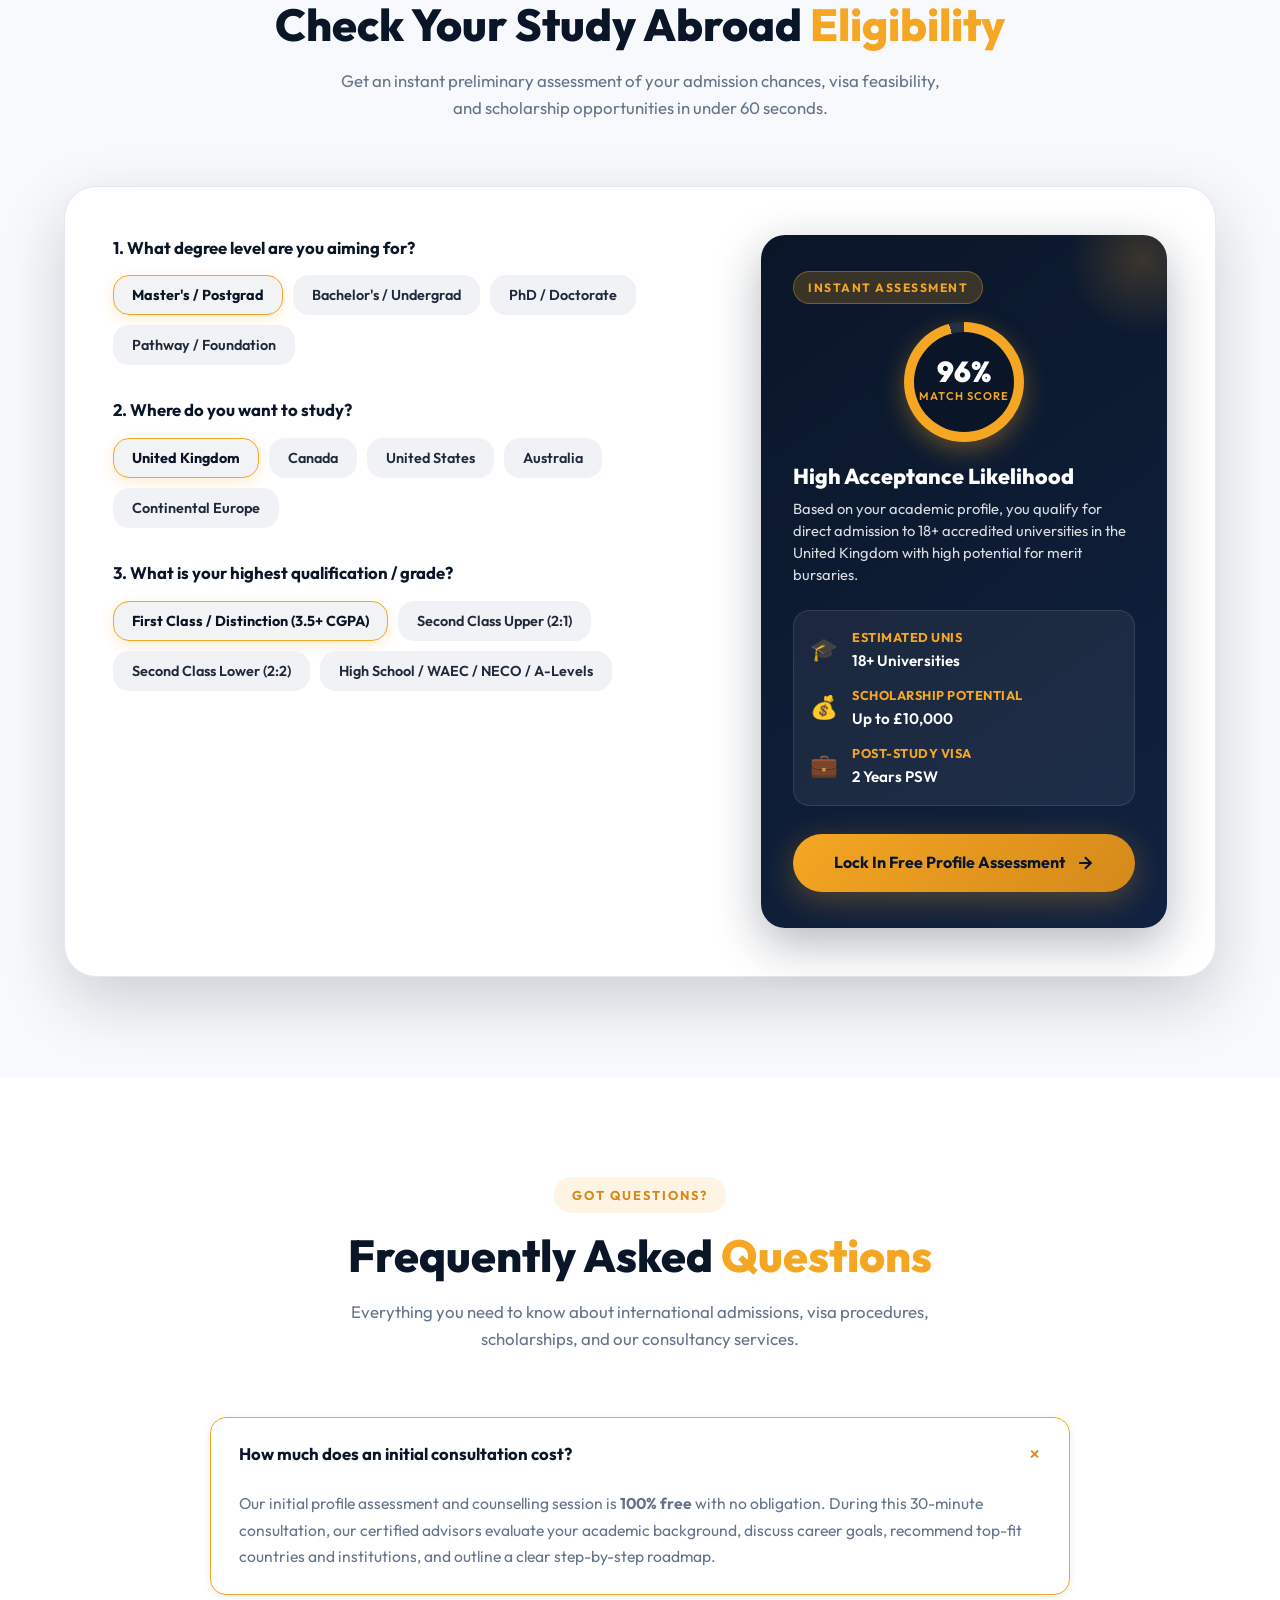
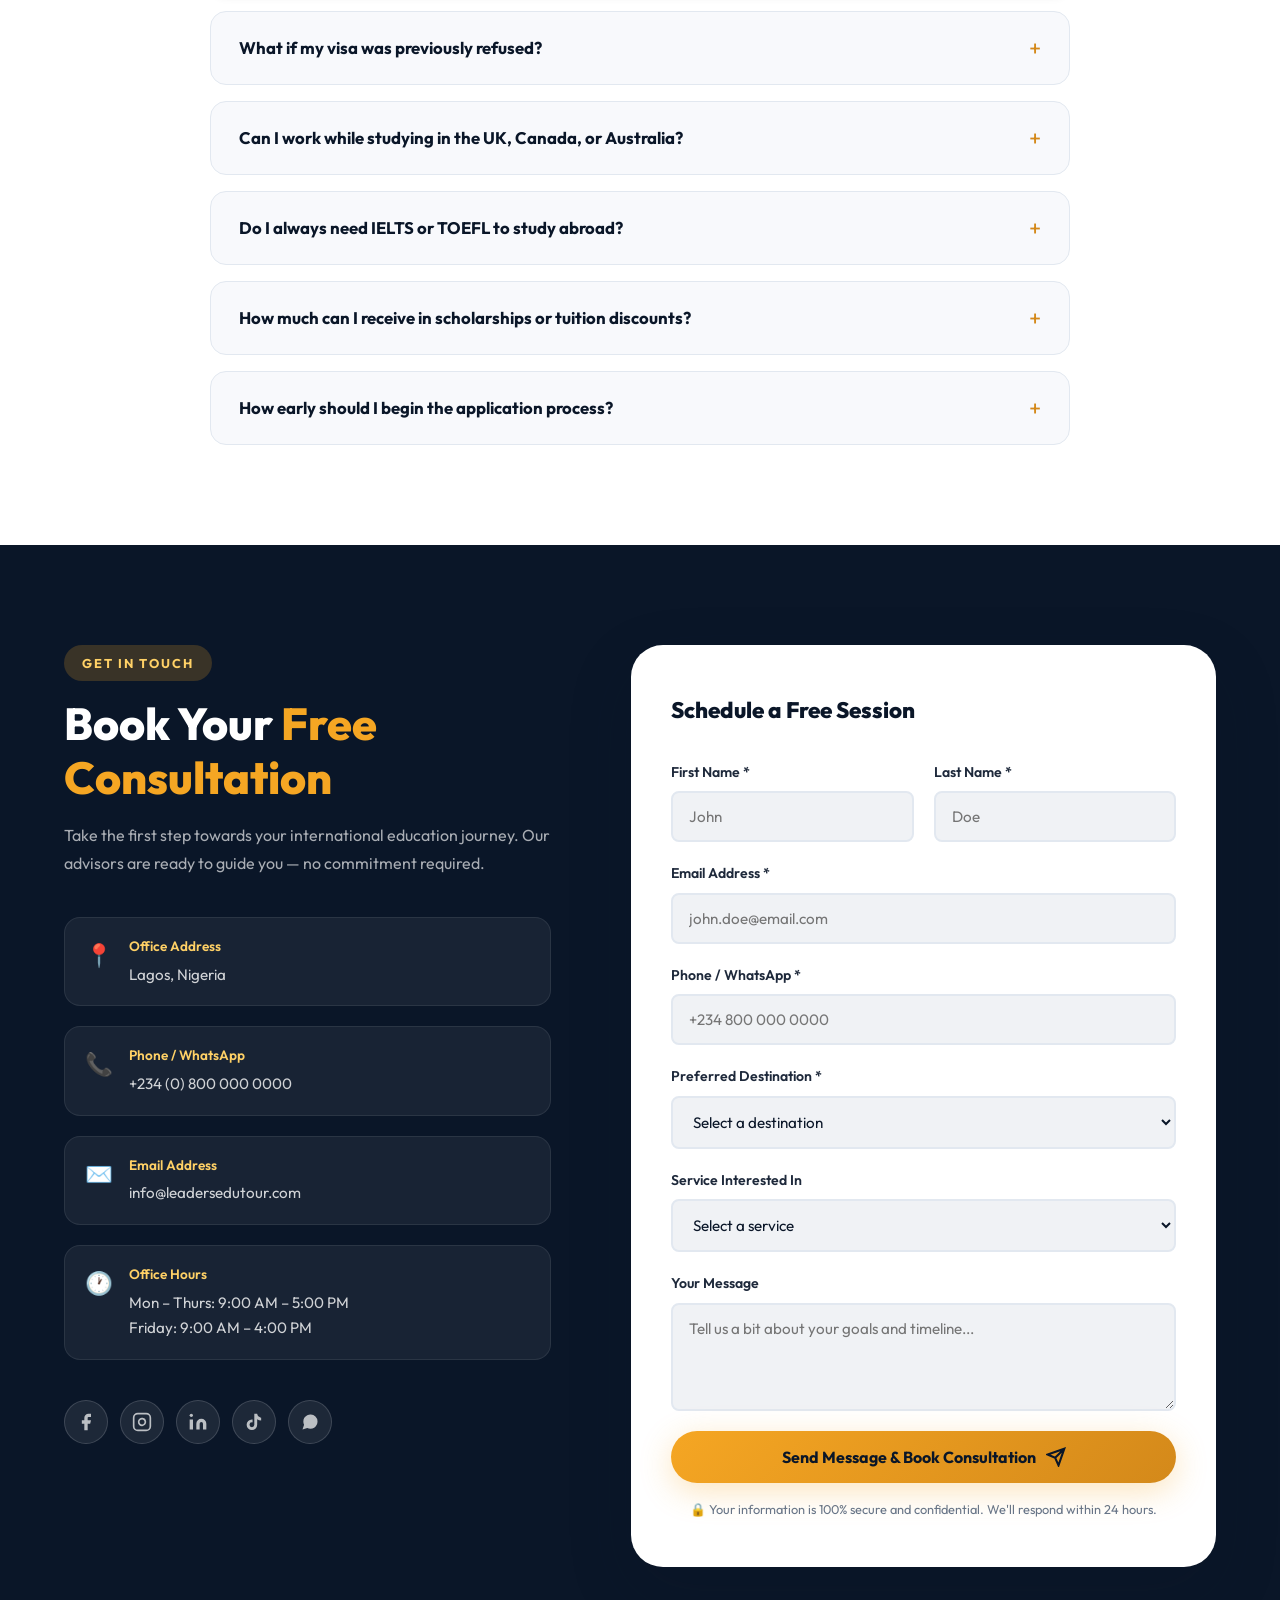
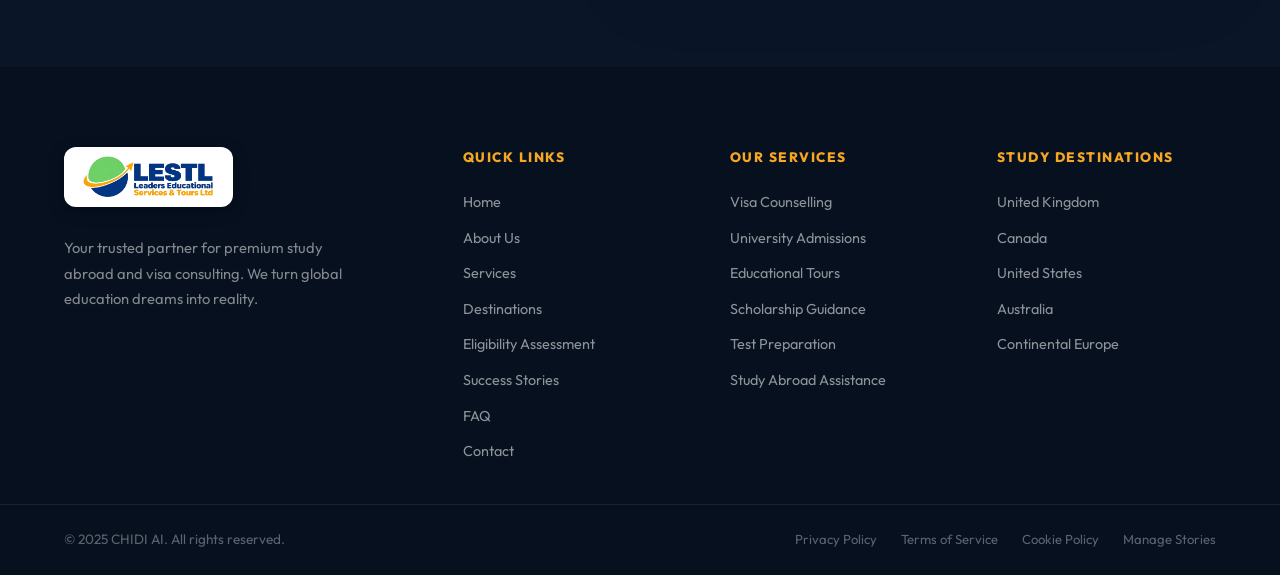
==== commit 5b0b68b5: "Fix stories deletion: add in-app confirm modal, unify www/non-www redirect in vercel.json, and clean" ====
--- a/index.html
+++ b/index.html
@@ -654,92 +654,7 @@
       </div>
 
       <div class="testimonials-wrapper">
-        <div class="testimonials-track" id="testimonialsTrack">
-          <div class="testimonial-card">
-            <div class="testimonial-stars">&#9733;&#9733;&#9733;&#9733;&#9733;</div>
-            <p class="testimonial-text">"Leadersedutour made what seemed impossible a reality. I applied to 6 UK universities and got offers from 5! Their personal statement guidance was exceptional. Now studying Computer Science at Manchester."</p>
-            <div class="testimonial-author">
-              <div class="author-avatar">CK</div>
-              <div class="author-info">
-                <strong>Chidinma Kwenta</strong>
-                <span>University of Manchester, UK</span>
-              </div>
-            </div>
-          </div>
-
-          <div class="testimonial-card">
-            <div class="testimonial-stars">&#9733;&#9733;&#9733;&#9733;&#9733;</div>
-            <p class="testimonial-text">"My visa was refused twice before I found Leadersedutour. They identified the exact issues, restructured my application, and I got my Canada study permit in 3 weeks. Forever grateful!"</p>
-            <div class="testimonial-author">
-              <div class="author-avatar">TA</div>
-              <div class="author-info">
-                <strong>Taiwo Adeyemi</strong>
-                <span>University of Toronto, Canada</span>
-              </div>
-            </div>
-          </div>
-
-          <div class="testimonial-card">
-            <div class="testimonial-stars">&#9733;&#9733;&#9733;&#9733;&#9733;</div>
-            <p class="testimonial-text">"The scholarship guidance alone was worth every penny. They helped me secure a £15,000 merit scholarship I didn't even know existed. I'm now doing my Masters in Finance at University of Edinburgh."</p>
-            <div class="testimonial-author">
-              <div class="author-avatar">BO</div>
-              <div class="author-info">
-                <strong>Blessing Okafor</strong>
-                <span>University of Edinburgh, UK</span>
-              </div>
-            </div>
-          </div>
-
-          <div class="testimonial-card">
-            <div class="testimonial-stars">&#9733;&#9733;&#9733;&#9733;&#9733;</div>
-            <p class="testimonial-text">"Professional, reliable, and genuinely caring. The team walked me through every form, every requirement. My US student visa was approved first attempt. Now at the University of California, Berkeley!"</p>
-            <div class="testimonial-author">
-              <div class="author-avatar">EI</div>
-              <div class="author-info">
-                <strong>Emmanuel Idowu</strong>
-                <span>UC Berkeley, USA</span>
-              </div>
-            </div>
-          </div>
-
-          <div class="testimonial-card">
-            <div class="testimonial-stars">&#9733;&#9733;&#9733;&#9733;&#9733;</div>
-            <p class="testimonial-text">"From choosing my course to flying to Sydney — Leadersedutour handled everything flawlessly. The pre-departure orientation was so thorough I felt fully prepared. Highly recommend to anyone serious about studying abroad."</p>
-            <div class="testimonial-author">
-              <div class="author-avatar">FM</div>
-              <div class="author-info">
-                <strong>Fatima Mohammed</strong>
-                <span>University of Sydney, Australia</span>
-              </div>
-            </div>
-          </div>
-
-          <!-- Duplicate for infinite scroll -->
-          <div class="testimonial-card">
-            <div class="testimonial-stars">&#9733;&#9733;&#9733;&#9733;&#9733;</div>
-            <p class="testimonial-text">"Leadersedutour made what seemed impossible a reality. I applied to 6 UK universities and got offers from 5! Their personal statement guidance was exceptional. Now studying Computer Science at Manchester."</p>
-            <div class="testimonial-author">
-              <div class="author-avatar">CK</div>
-              <div class="author-info">
-                <strong>Chidinma Kwenta</strong>
-                <span>University of Manchester, UK</span>
-              </div>
-            </div>
-          </div>
-
-          <div class="testimonial-card">
-            <div class="testimonial-stars">&#9733;&#9733;&#9733;&#9733;&#9733;</div>
-            <p class="testimonial-text">"My visa was refused twice before I found Leadersedutour. They identified the exact issues, restructured my application, and I got my Canada study permit in 3 weeks. Forever grateful!"</p>
-            <div class="testimonial-author">
-              <div class="author-avatar">TA</div>
-              <div class="author-info">
-                <strong>Taiwo Adeyemi</strong>
-                <span>University of Toronto, Canada</span>
-              </div>
-            </div>
-          </div>
-        </div>
+        <div class="testimonials-track" id="testimonialsTrack"></div>
       </div>
     </div>
   </section>
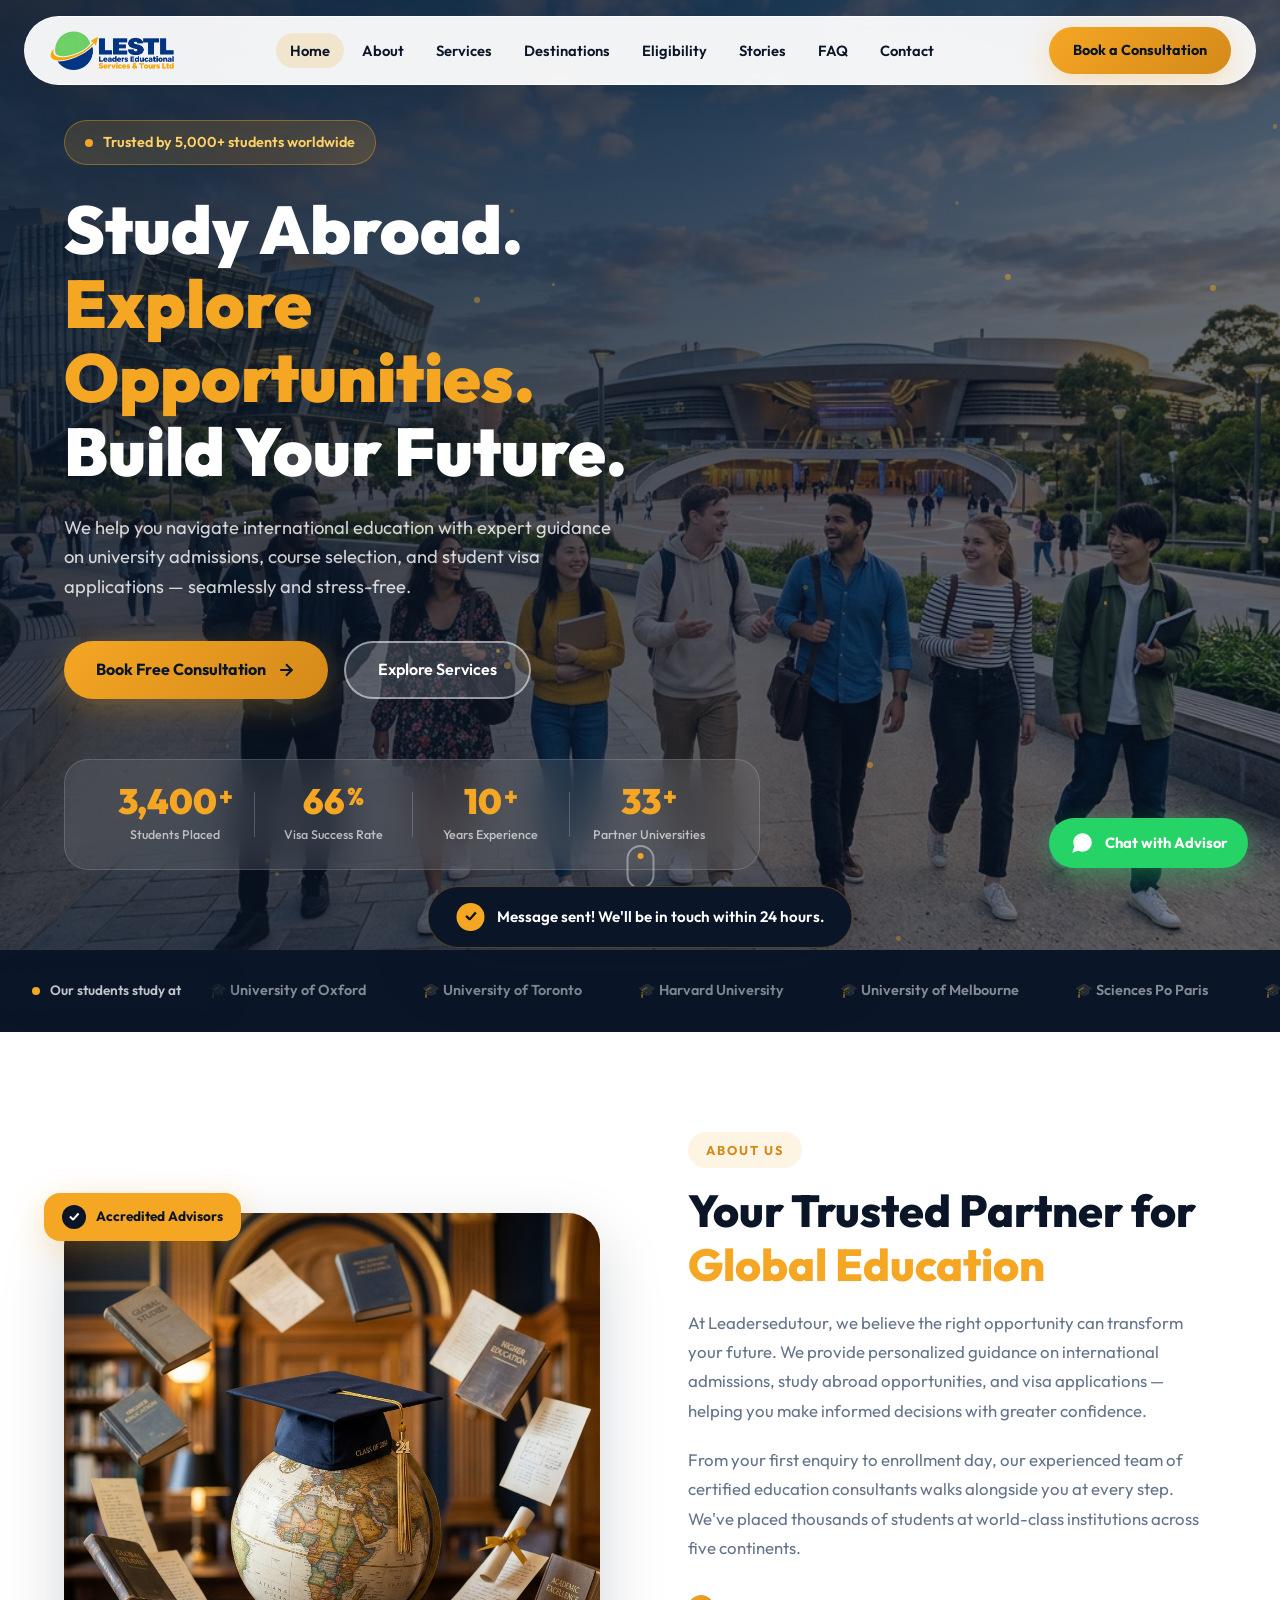
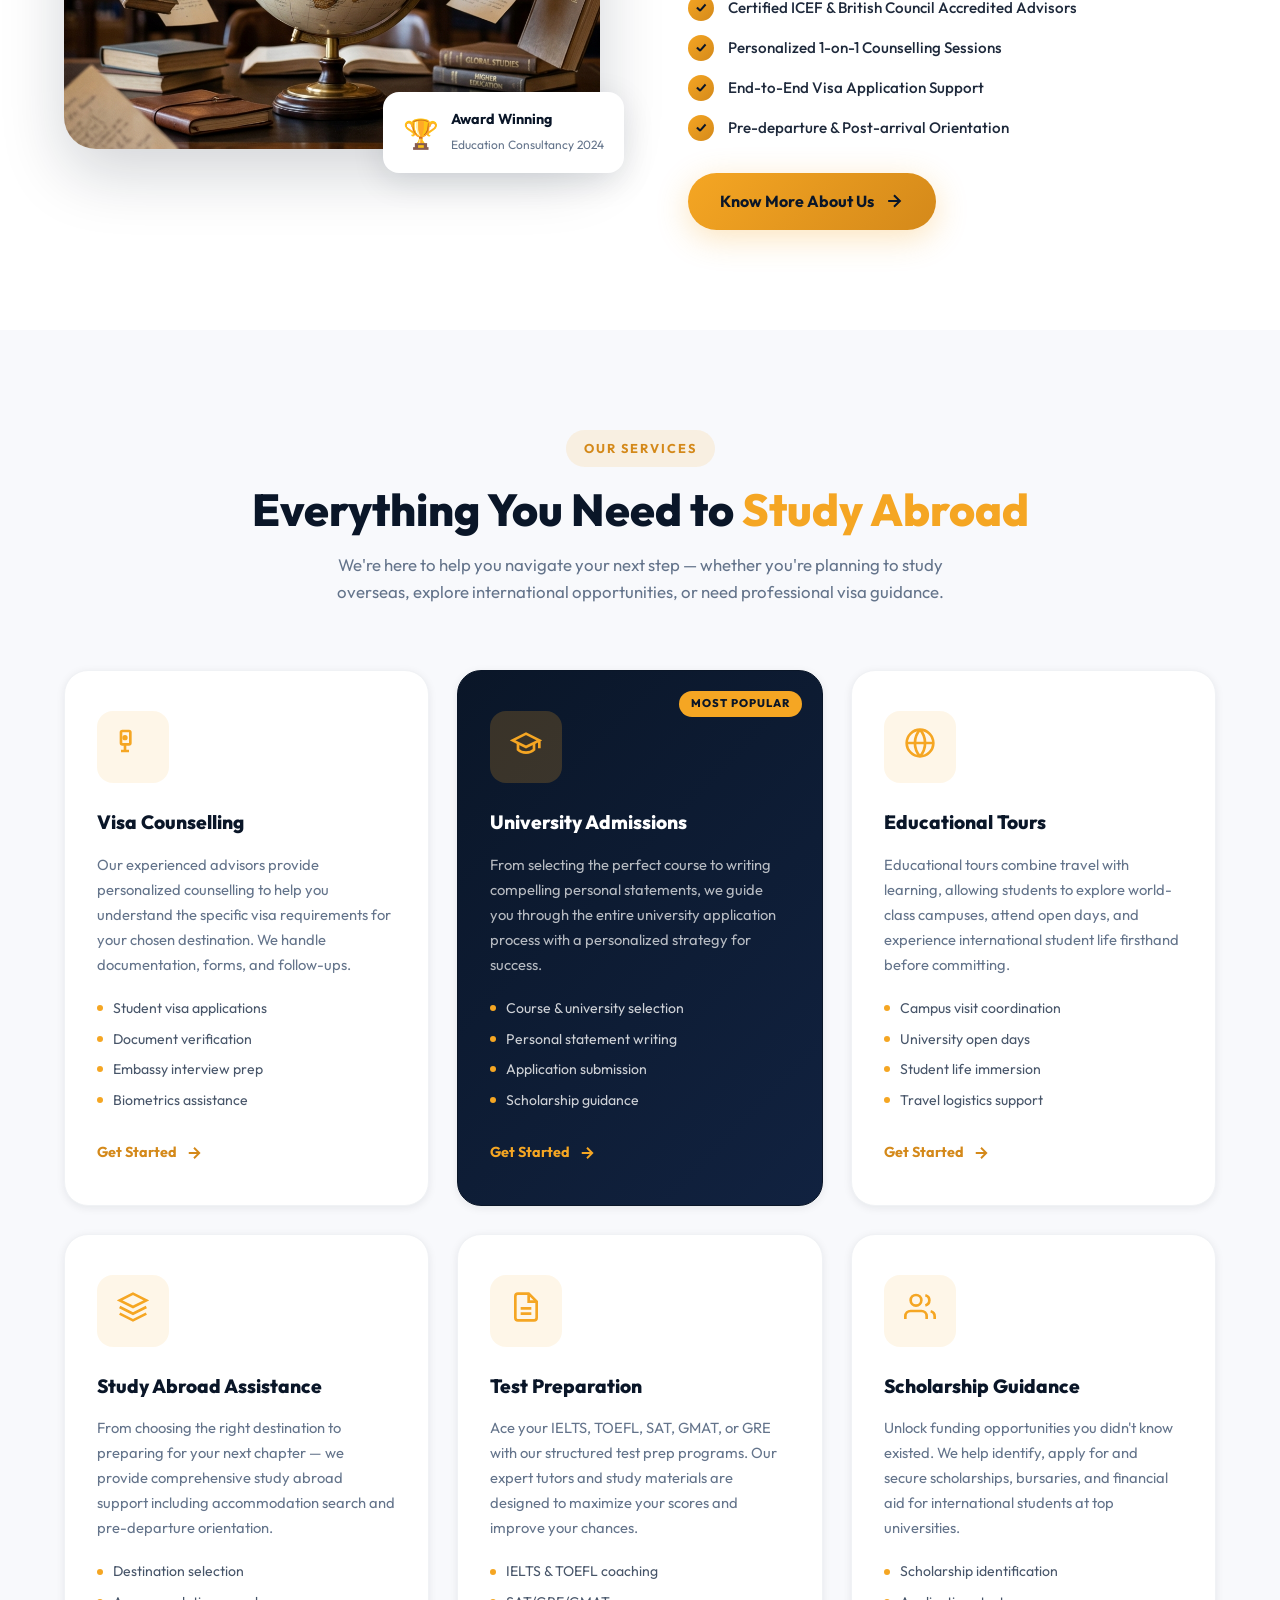
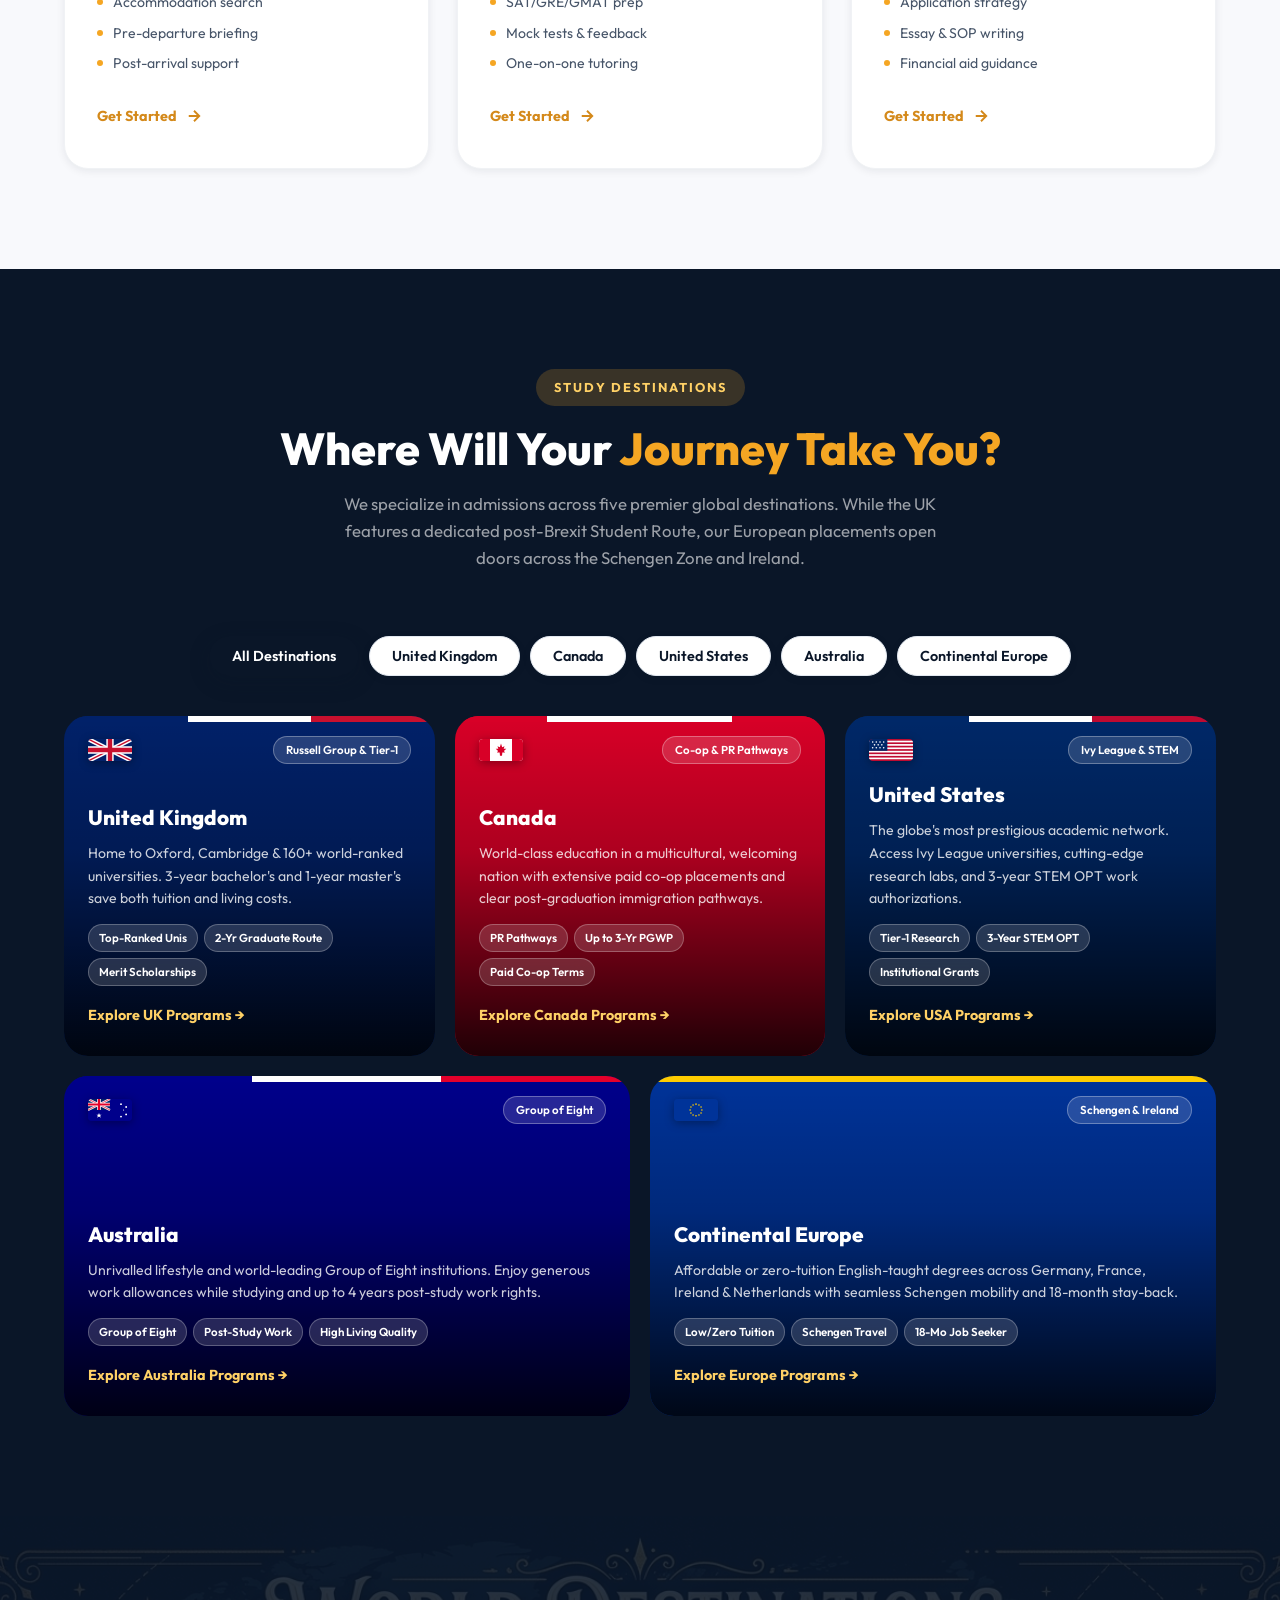
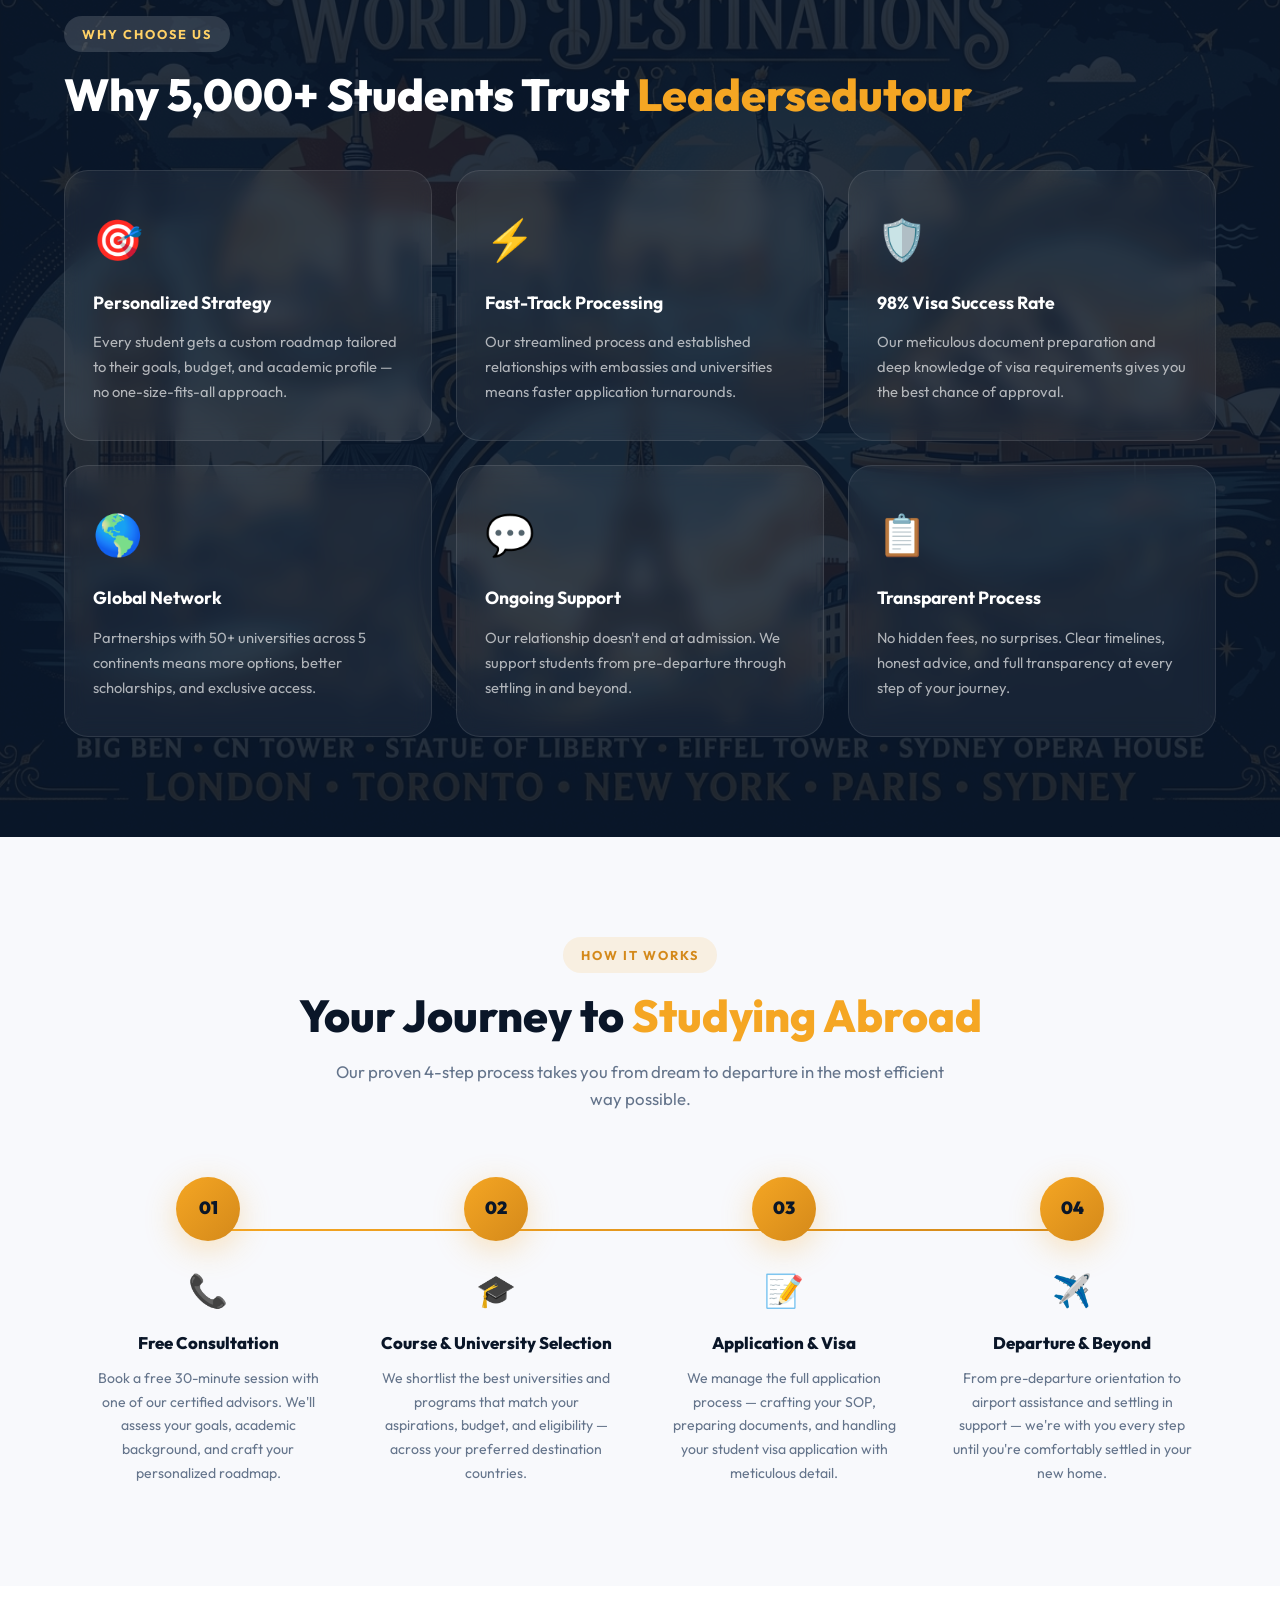
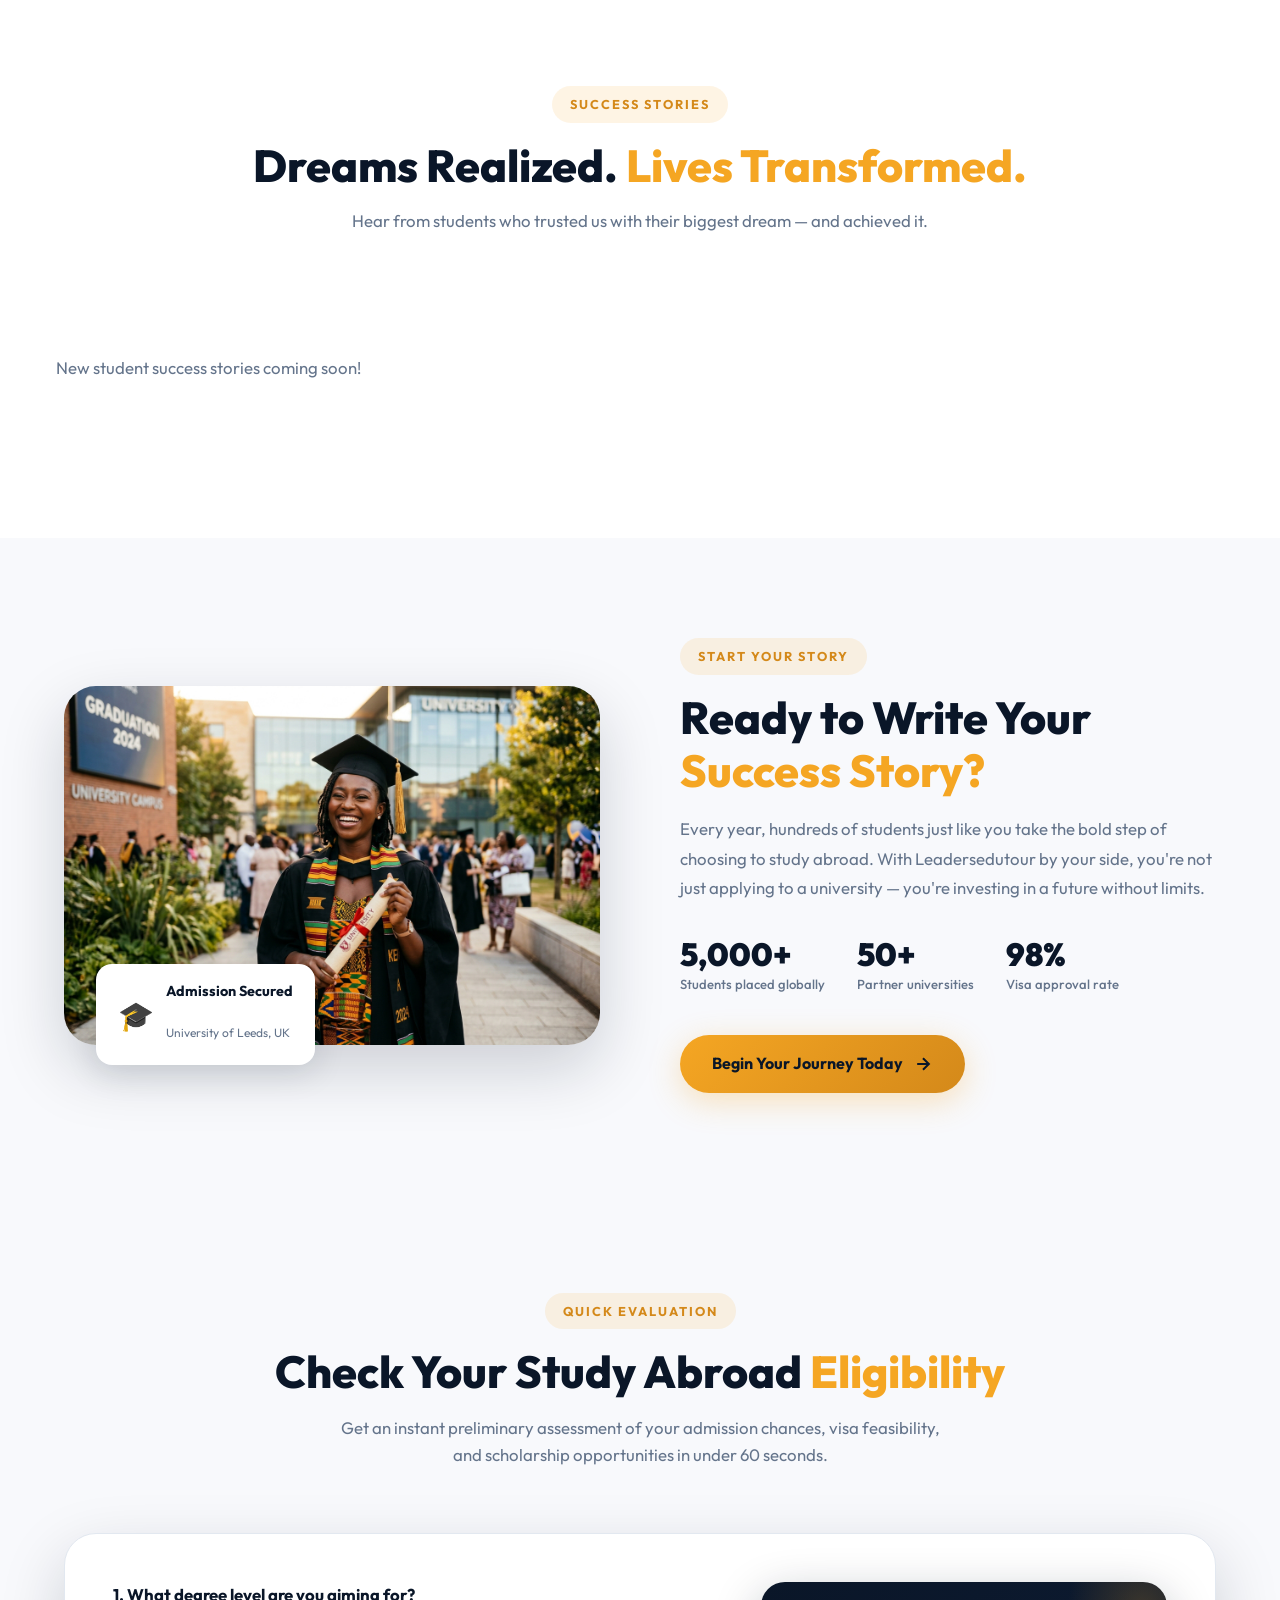
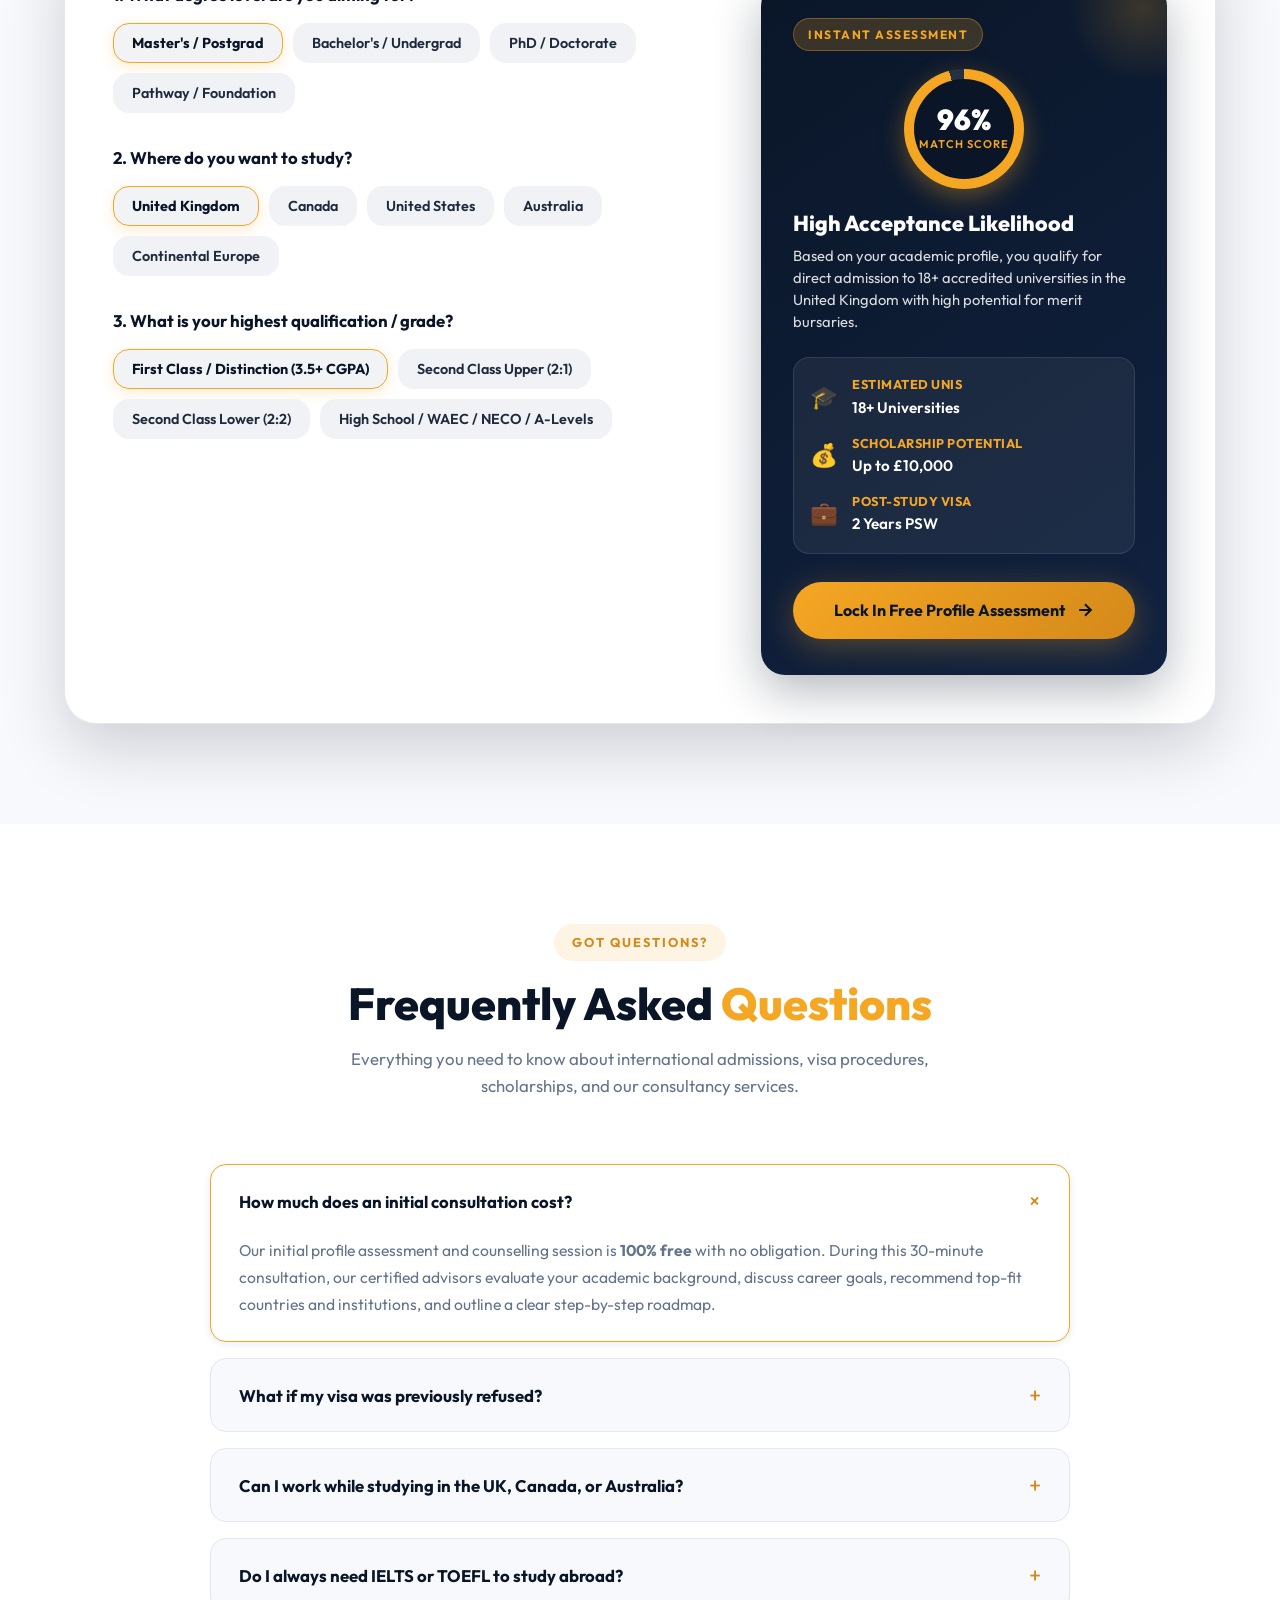
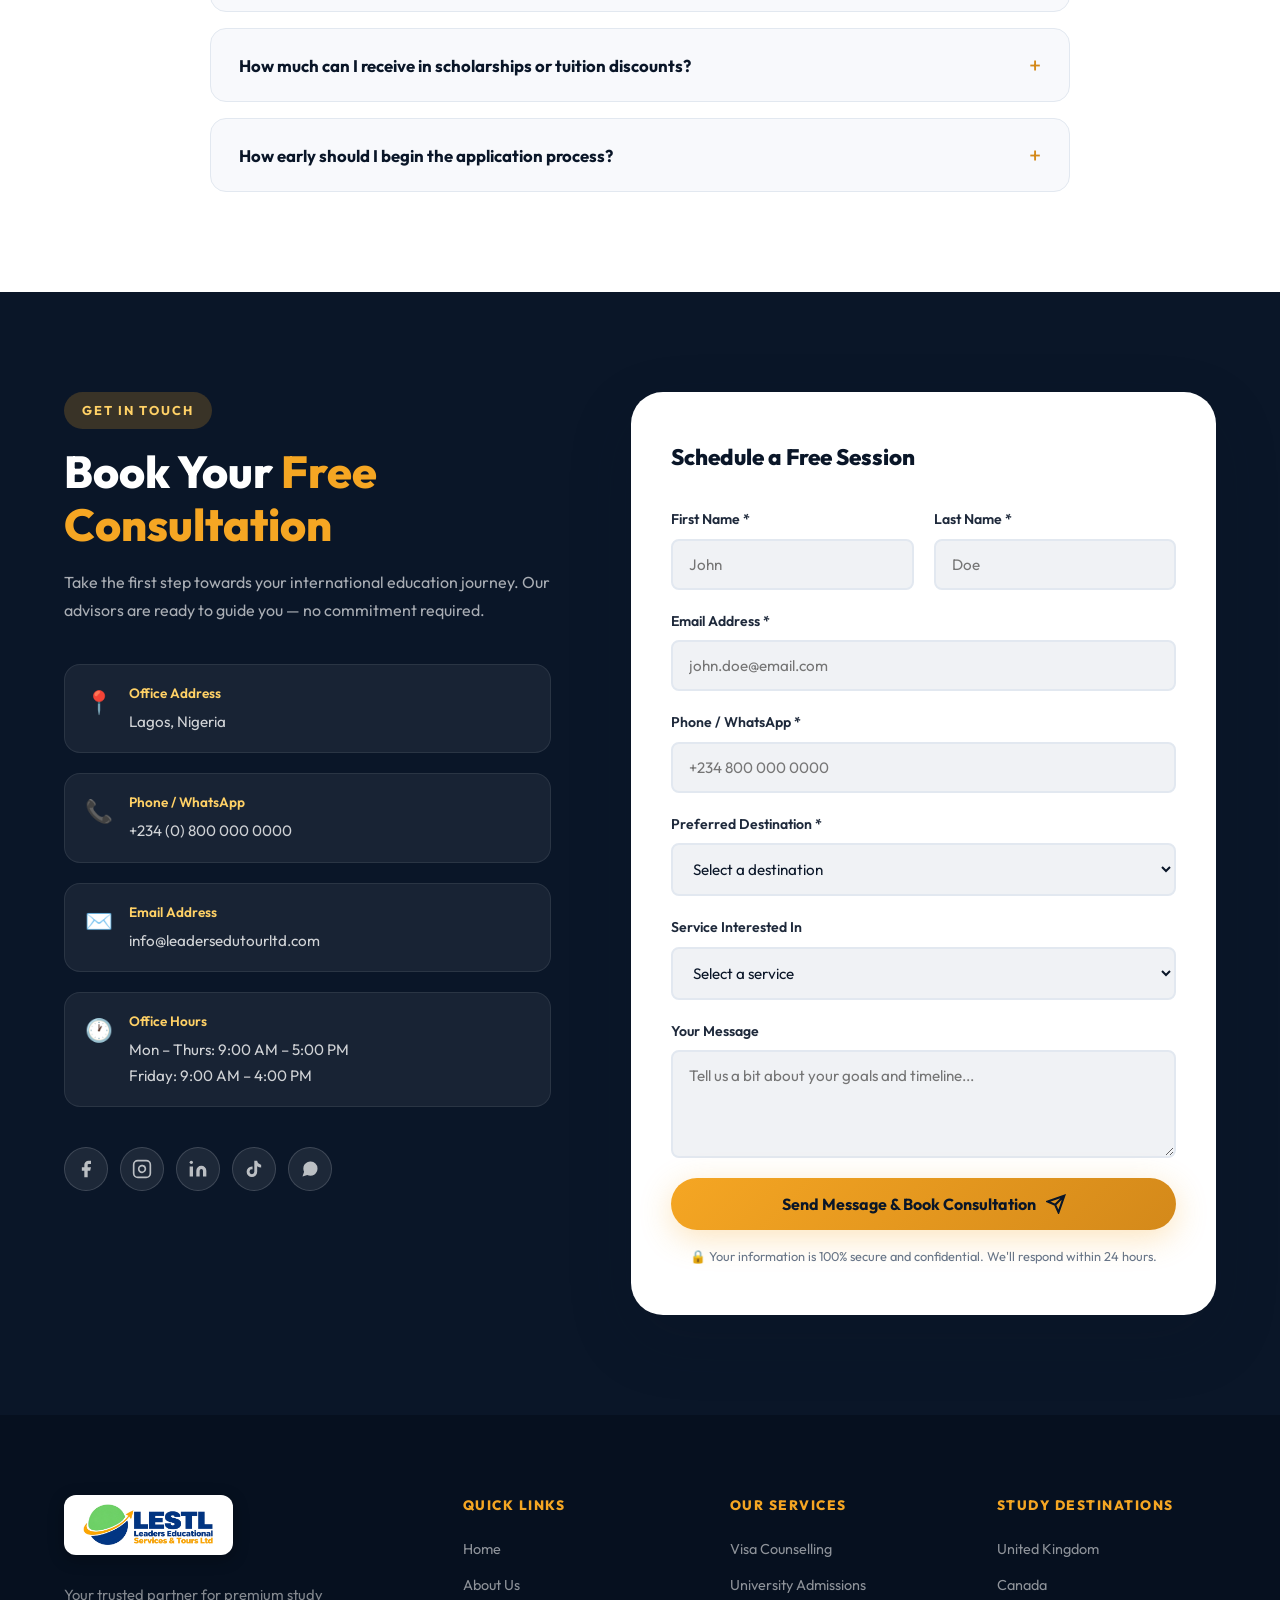
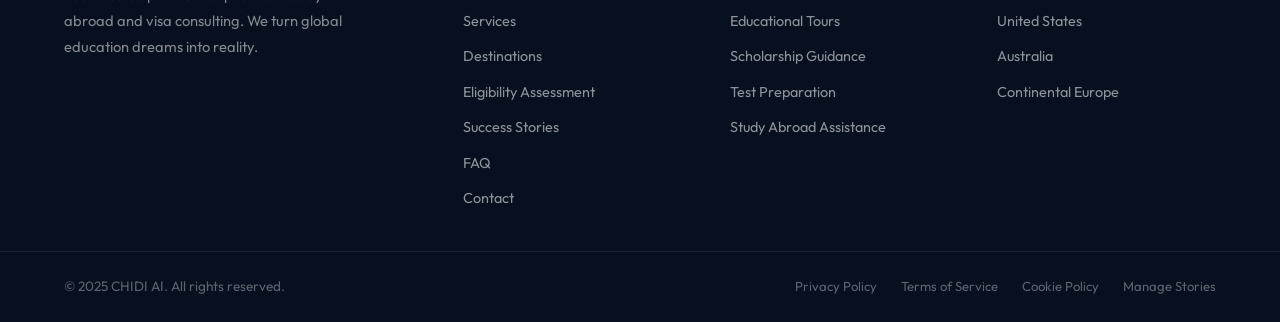
==== commit d4530612: "Update contact email display to info@leadersedutourltd.com" ====
--- a/index.html
+++ b/index.html
@@ -892,7 +892,7 @@
               <div class="contact-icon">&#9993;&#65039;</div>
               <div>
                 <strong>Email Address</strong>
-                <span>info@leadersedutour.com</span>
+                <span><a href="mailto:info@leadersedutourltd.com" style="color: inherit; text-decoration: none;">info@leadersedutourltd.com</a></span>
               </div>
             </div>
             <div class="contact-item">
